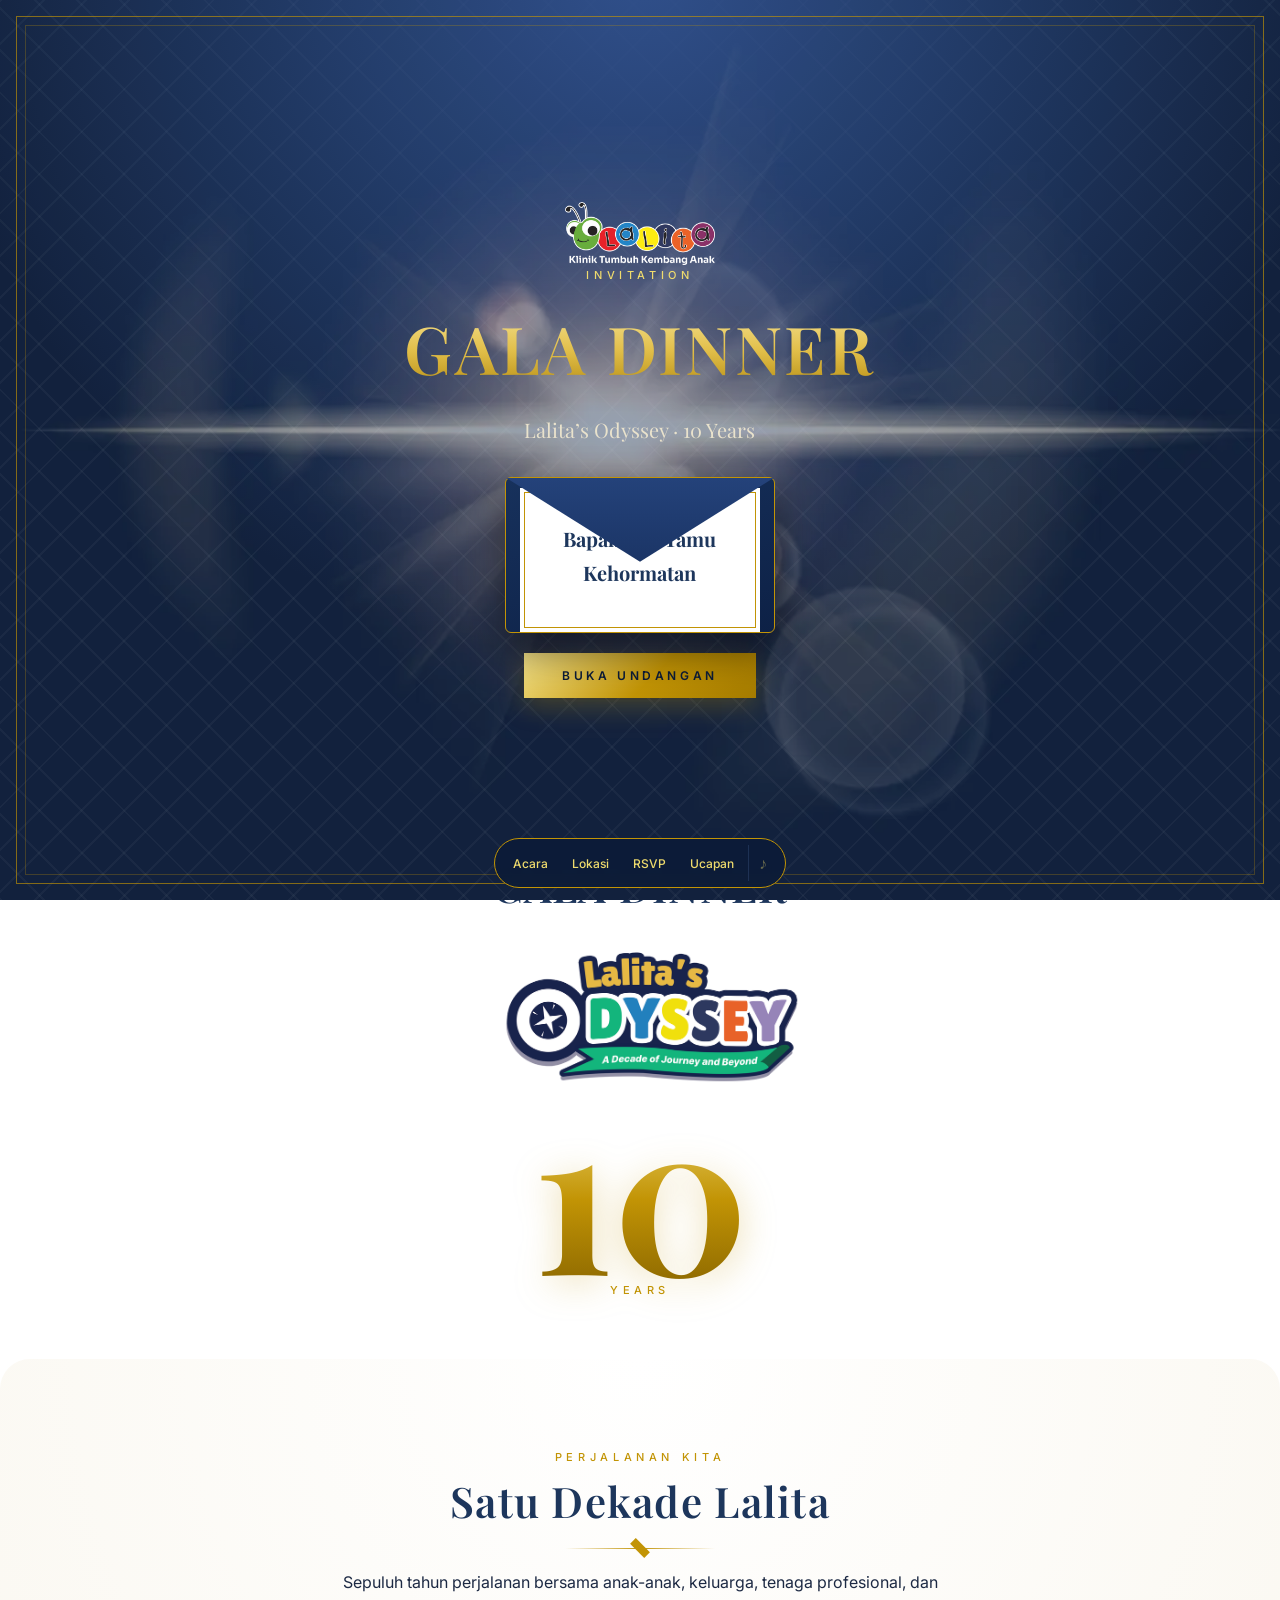
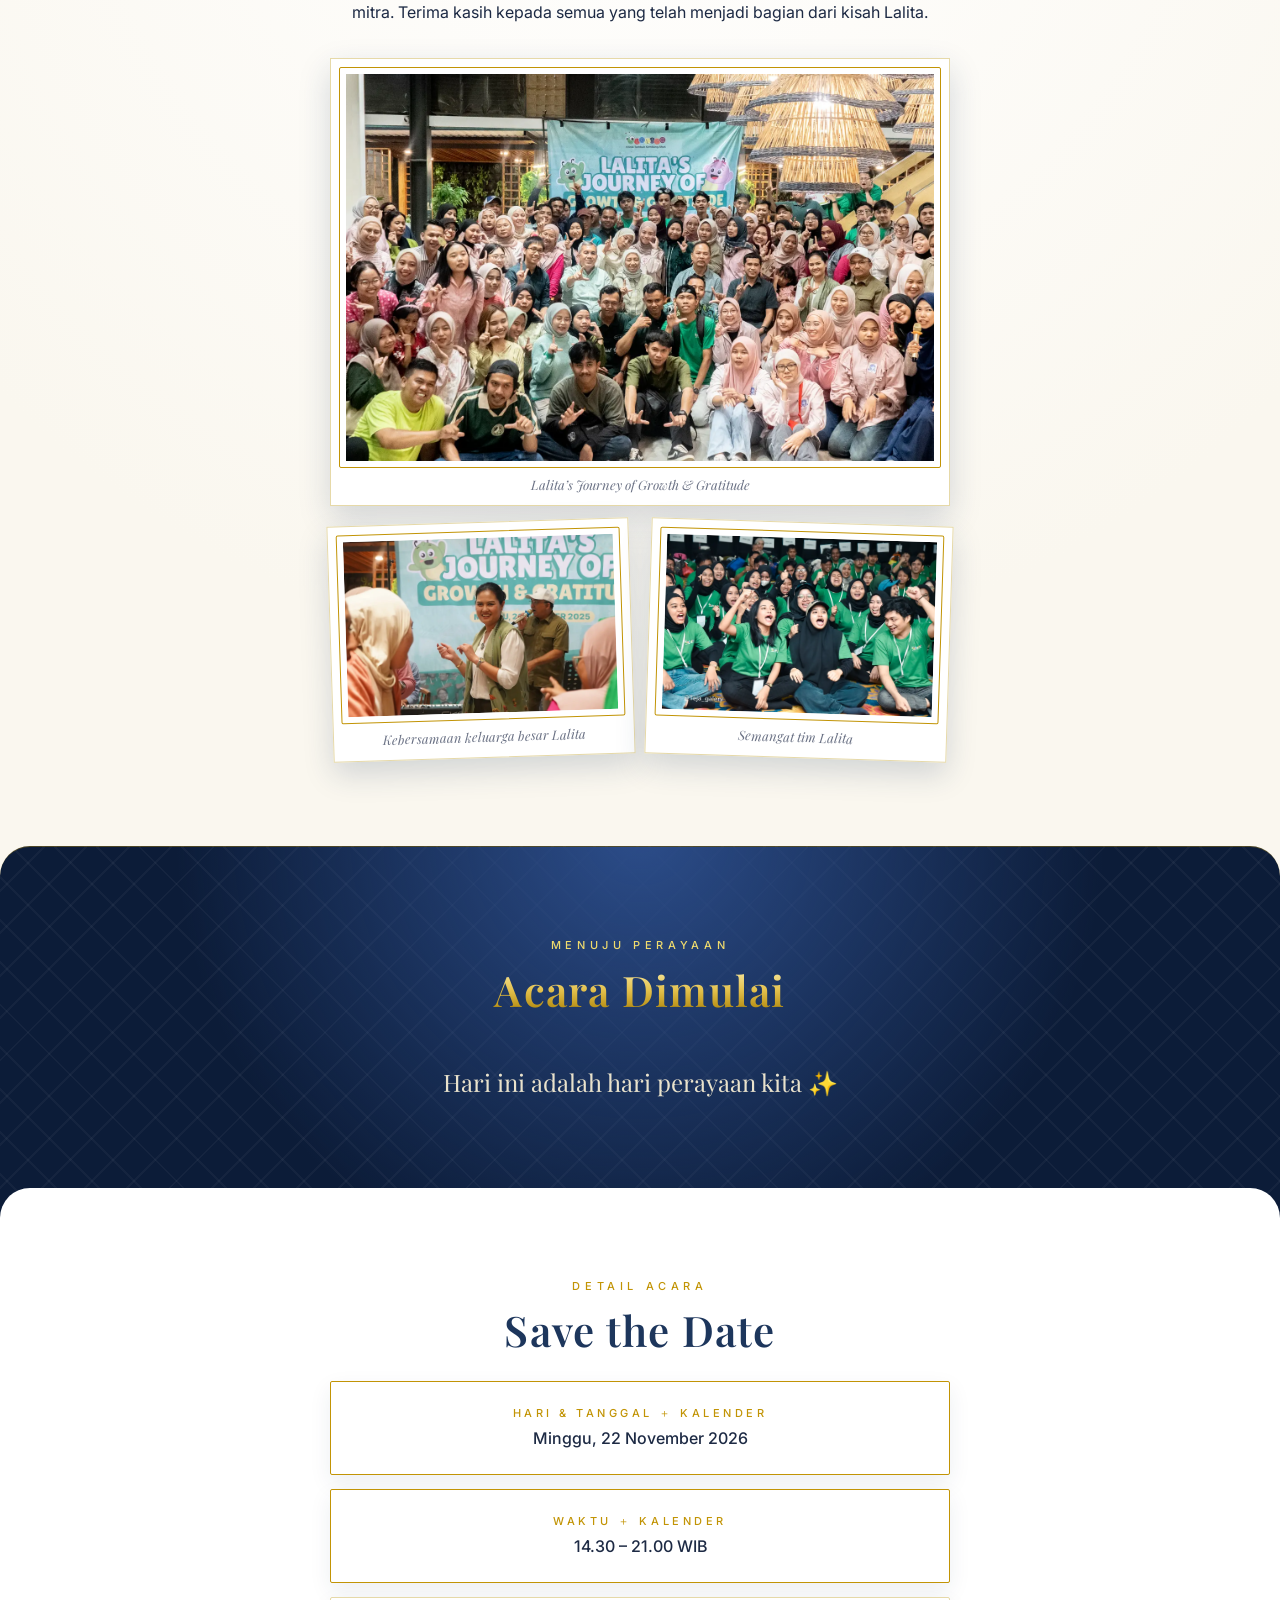
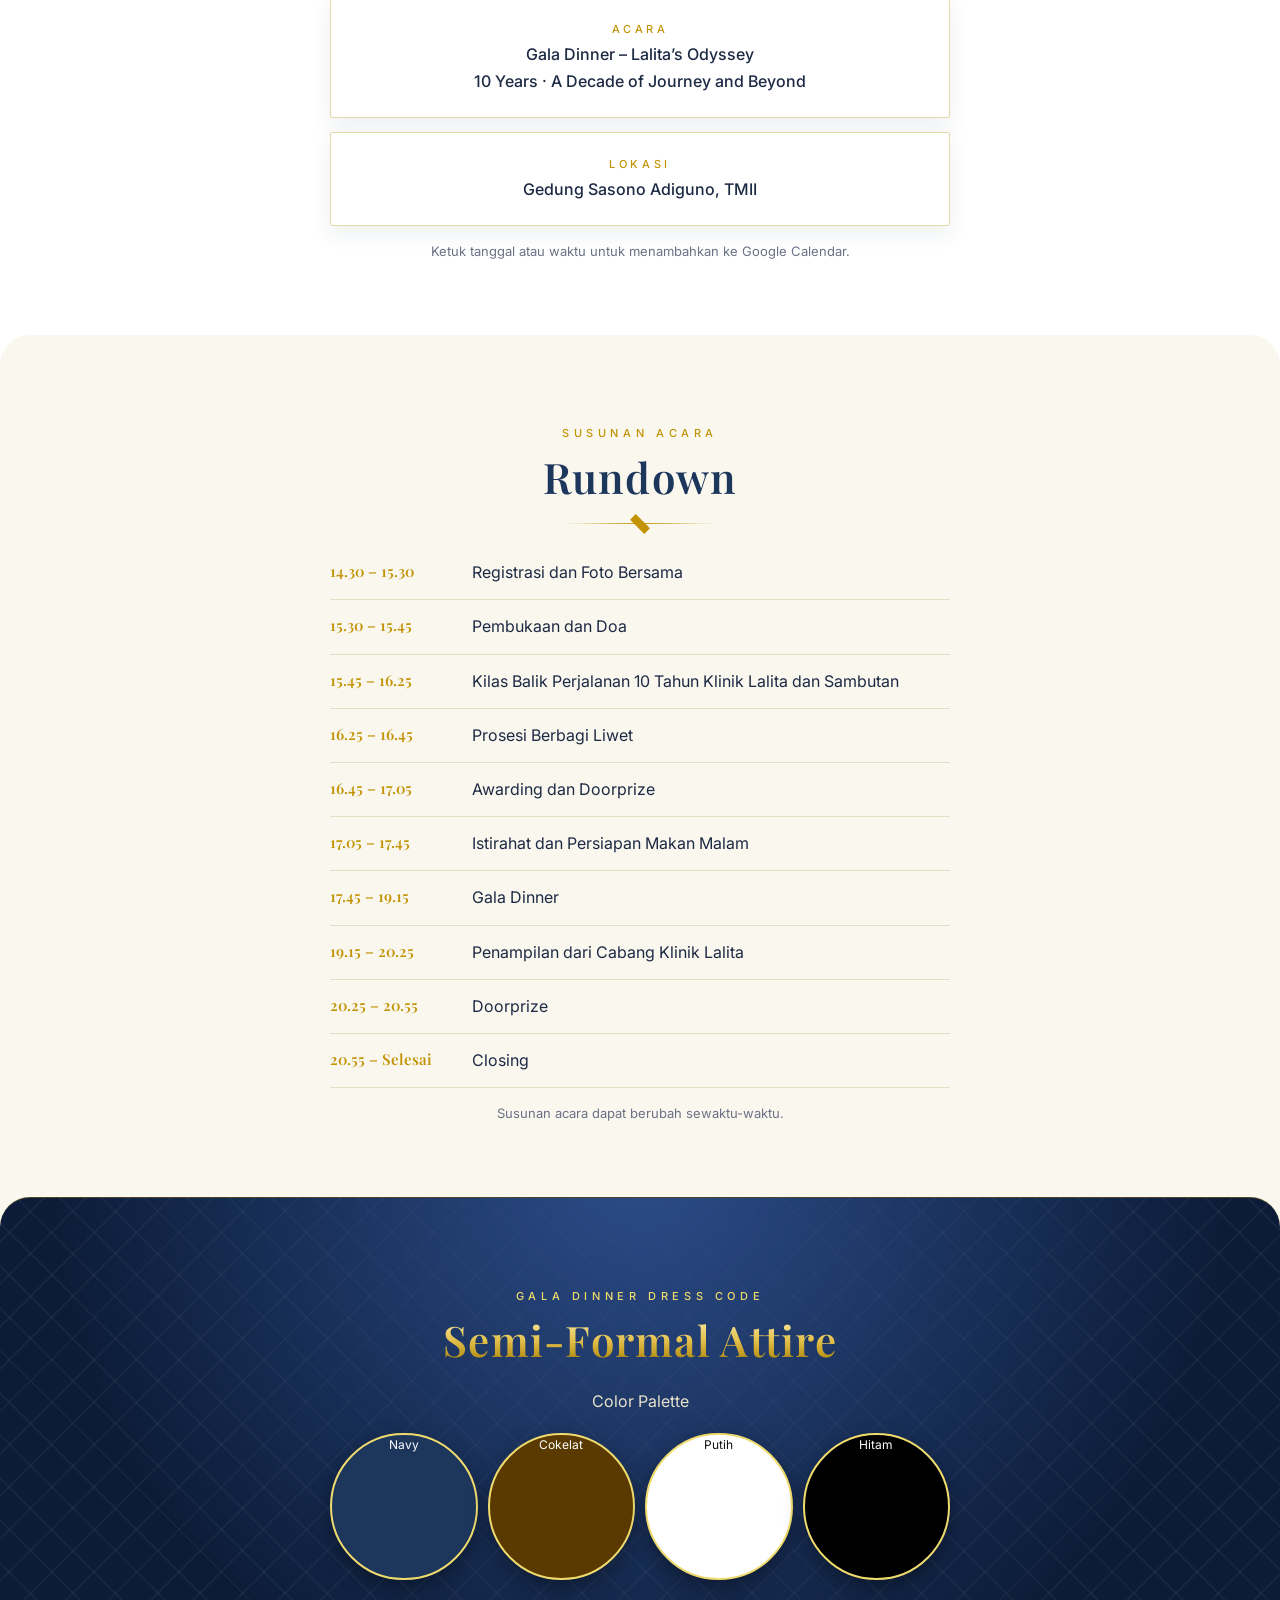
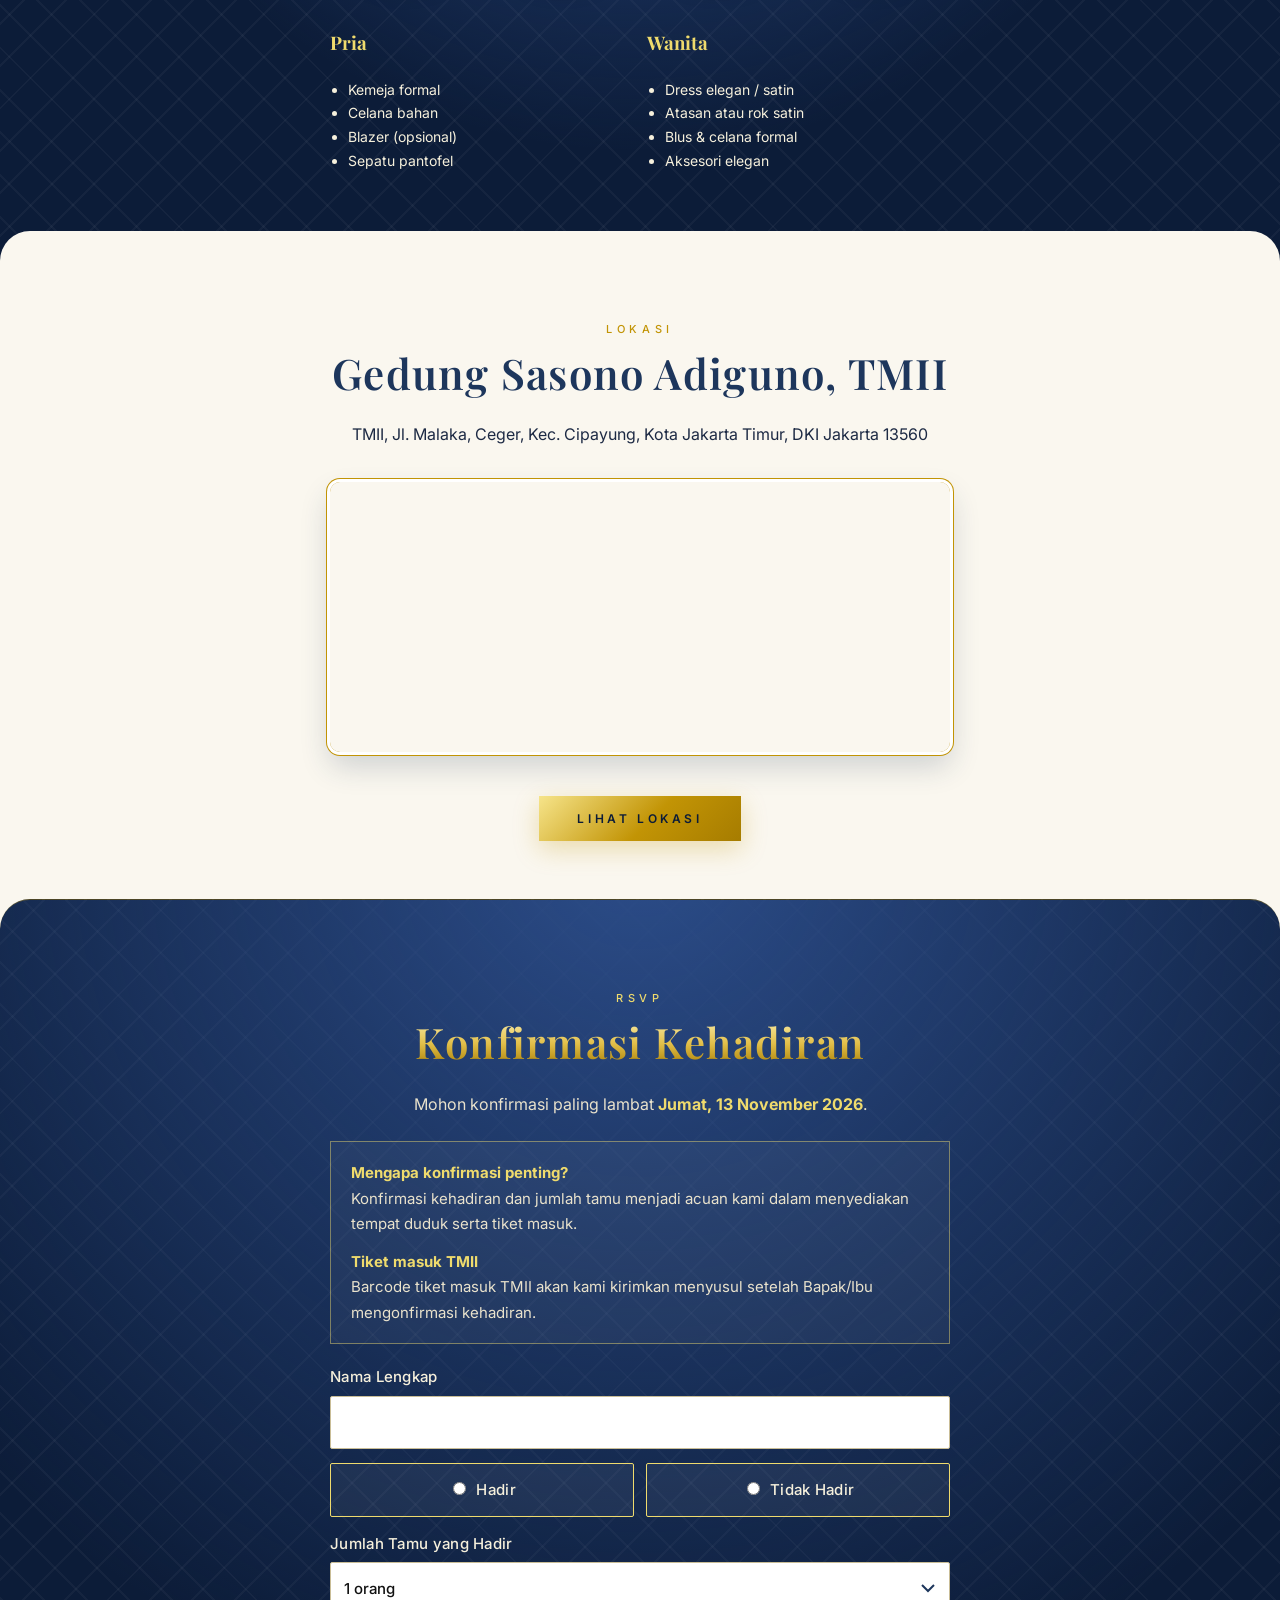
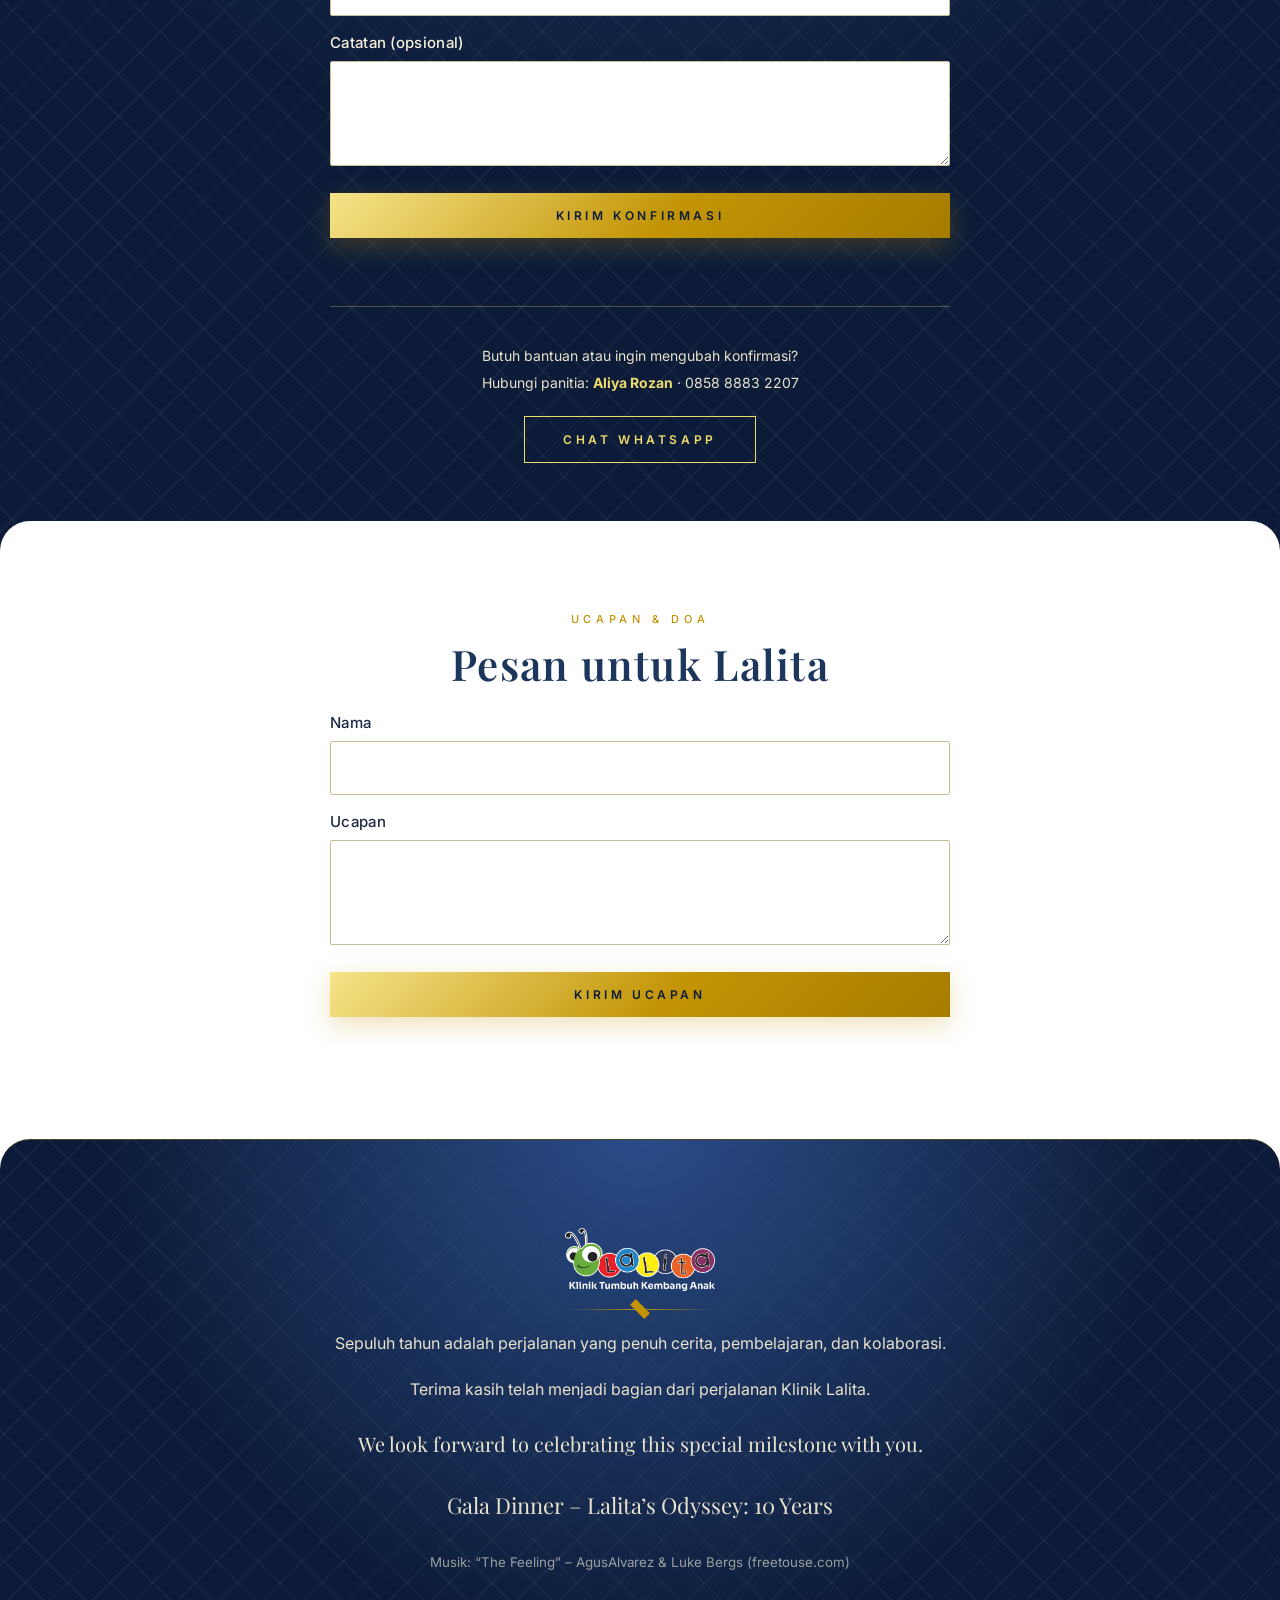
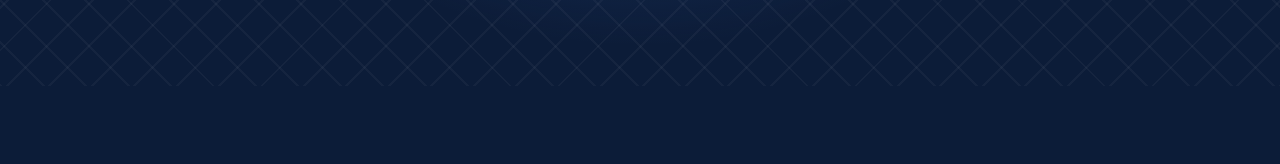
==== index.html @ a441dd71 "Add files via upload" ====
<!DOCTYPE html>
<html lang="id"><head>
<meta charset="utf-8"><meta name="viewport" content="width=device-width,initial-scale=1,viewport-fit=cover">
<title>Gala Dinner – Lalita’s Odyssey · 10 Years</title>
<meta name="robots" content="noindex"><meta name="theme-color" content="#0c1c38">
<link href="https://fonts.googleapis.com/css2?family=Inter:wght@400;500;600&family=Playfair+Display:wght@500;600;700&display=swap" rel="stylesheet">
<meta property="og:type" content="website">
<meta property="og:title" content="Gala Dinner – Lalita’s Odyssey · 10 Years">
<meta property="og:description" content="Dengan hormat, kami mengundang Bapak/Ibu pada Gala Dinner Lalita’s Odyssey. Minggu, 22 November 2026, Gedung Sasono Adiguno, TMII.">
<meta property="og:image" content="https://kliniklalita.github.io/UndanganGalaDinner-Lalita/preview.jpg">
<meta property="og:image:width" content="1200"><meta property="og:image:height" content="630">
<meta property="og:url" content="https://kliniklalita.github.io/UndanganGalaDinner-Lalita/">
<link rel="stylesheet" href="style.css">
<link rel="stylesheet" href="elegan.css">
</head><body class="lock">
<div id="cover" class="dk">
  <img class="fl" src="flare.webp" alt="">
  <div class="cw">
    <img src="logo-lalita.png" width="150" alt="Klinik Lalita">
    <p class="eb gl">Invitation</p>
    <h1 class="sf">GALA DINNER</h1>
    <p class="sf" style="font-size:20px;margin:0">Lalita’s Odyssey · 10 Years</p>
    <div id="env"><i class="flap"></i><div class="card"><small>Kepada Yth.</small><b class="gname sf"></b></div></div>
    <button class="btn" id="open">Buka Undangan</button>
  </div>
</div>

<section class="dk"><div class="w rv">
  <p class="eb gl">Kepada Yth.</p><h2 class="gname sf"></h2><div class="rule"></div>
  <p>Dengan hormat,</p>
  <p>Dalam rangka merayakan perjalanan satu dekade Klinik Lalita, kami dengan penuh sukacita mengundang Bapak/Ibu untuk hadir dalam acara:</p>
  <p class="sf gl" style="font-size:24px">Gala Dinner – Lalita’s Odyssey: 10 Years<br><small style="font-size:16px">A Decade of Journey and Beyond</small></p>
  <p>Kehadiran Bapak/Ibu akan menjadi kehormatan dan kebahagiaan tersendiri bagi kami. Kami menantikan kehadiran Bapak/Ibu untuk merayakan perjalanan, kolaborasi, dan berbagai pencapaian yang telah kita lalui bersama.</p>
  <p>Kami mengharapkan seluruh tamu undangan dapat hadir tepat waktu sesuai jadwal yang telah ditentukan agar seluruh rangkaian acara dapat berjalan dengan lancar.</p>
  <p>Atas perhatian dan kesediaannya, kami ucapkan terima kasih.</p>
</div></section>

<section id="intro" style="background:#fff"><div class="w rv">
  <p class="eb">Invitation</p><h2 class="sf navy">GALA DINNER</h2>
  <img src="logo-odyssey.png" width="320" alt="Lalita’s Odyssey – A Decade of Journey and Beyond">
  <div class="ten sf">10</div><p class="eb" style="margin-top:-14px">Years</p>
</div></section>

<section id="journey"><div class="w rv">
  <p class="eb">Perjalanan Kita</p><h2 class="sf navy">Satu Dekade Lalita</h2><div class="rule"></div>
  <p data-c="journeyText"></p><div id="gal"></div>
</div></section>

<section class="dk" id="cd"><div class="w rv">
  <p class="eb gl">Menuju Perayaan</p><h2 class="sf" id="cdt">Hitung Mundur</h2><div class="cds" id="cds"></div>
</div></section>

<section id="detail" style="background:#fff"><div class="w rv">
  <p class="eb">Detail Acara</p><h2 class="sf navy">Save the Date</h2>
  <div class="grid">
    <a class="it" id="cal" target="_blank" rel="noopener"><i>Hari &amp; Tanggal ＋ Kalender</i><span data-c="dateText"></span></a>
    <a class="it" id="cal2" target="_blank" rel="noopener"><i>Waktu ＋ Kalender</i><span data-c="timeText"></span></a>
    <div class="it"><i>Acara</i>Gala Dinner – Lalita’s Odyssey<br>10 Years · A Decade of Journey and Beyond</div>
    <div class="it"><i>Lokasi</i><span data-c="venue"></span></div>
  </div><p style="font-size:13px;color:#6b7285">Ketuk tanggal atau waktu untuk menambahkan ke Google Calendar.</p>
</div></section>

<section id="rundown"><div class="w rv">
  <p class="eb">Susunan Acara</p><h2 class="sf navy">Rundown</h2><div class="rule"></div>
  <ul class="tl">
    <li><b>14.30 – 15.30</b><span>Registrasi dan Foto Bersama</span></li>
    <li><b>15.30 – 15.45</b><span>Pembukaan dan Doa</span></li>
    <li><b>15.45 – 16.25</b><span>Kilas Balik Perjalanan 10 Tahun Klinik Lalita dan Sambutan</span></li>
    <li><b>16.25 – 16.45</b><span>Prosesi Berbagi Liwet</span></li>
    <li><b>16.45 – 17.05</b><span>Awarding dan Doorprize</span></li>
    <li><b>17.05 – 17.45</b><span>Istirahat dan Persiapan Makan Malam</span></li>
    <li><b>17.45 – 19.15</b><span>Gala Dinner</span></li>
    <li><b>19.15 – 20.25</b><span>Penampilan dari Cabang Klinik Lalita</span></li>
    <li><b>20.25 – 20.55</b><span>Doorprize</span></li>
    <li><b>20.55 – Selesai</b><span>Closing</span></li>
  </ul>
  <p style="font-size:13px;color:#6b7285">Susunan acara dapat berubah sewaktu-waktu.</p>
</div></section>

<section class="dk" id="dress"><div class="w rv">
  <p class="eb gl">Gala Dinner Dress Code</p><h2 class="sf" data-c="dressCode"></h2>
  <p>Color Palette</p><div class="sw" id="sw"></div>
  <div class="two"><div><h3 class="sf gl">Pria</h3><ul id="men"></ul></div><div><h3 class="sf gl">Wanita</h3><ul id="women"></ul></div></div>
</div></section>

<section id="venue"><div class="w rv">
  <p class="eb">Lokasi</p><h2 class="sf navy" data-c="venue"></h2><p data-c="address"></p>
  <iframe id="map" title="Peta lokasi" loading="lazy" referrerpolicy="no-referrer-when-downgrade"></iframe>
  <a class="btn" id="maps" target="_blank" rel="noopener">Lihat Lokasi</a>
</div></section>

<section class="dk" id="rsvpS"><div class="w rv">
  <p class="eb gl">RSVP</p><h2 class="sf">Konfirmasi Kehadiran</h2>
  <p>Mohon konfirmasi paling lambat <b class="gl" data-c="rsvpDeadline"></b>.</p>
  <div class="note"><p><b class="gl">Mengapa konfirmasi penting?</b><br>Konfirmasi kehadiran dan jumlah tamu menjadi acuan kami dalam menyediakan tempat duduk serta tiket masuk.</p>
  <p><b class="gl">Tiket masuk TMII</b><br>Barcode tiket masuk TMII akan kami kirimkan menyusul setelah Bapak/Ibu mengonfirmasi kehadiran.</p></div>
  <form id="rsvp" novalidate>
    <input name="website" tabindex="-1" autocomplete="off" class="hp" aria-hidden="true">
    <label>Nama Lengkap<input id="rn" name="name" maxlength="80" required></label>
    <div class="rad"><label><input type="radio" name="att" value="Hadir"> Hadir</label><label><input type="radio" name="att" value="Tidak Hadir"> Tidak Hadir</label></div>
    <label id="nw">Jumlah Tamu yang Hadir<select name="n"></select></label>
    <label>Catatan (opsional)<textarea name="notes" maxlength="300" rows="3"></textarea></label>
    <button class="btn" type="submit">Kirim Konfirmasi</button><p id="rm" role="status"></p>
  </form>
  <div class="help"><p>Butuh bantuan atau ingin mengubah konfirmasi?<br>Hubungi panitia: <b class="gl">Aliya Rozan</b> · 0858 8883 2207</p>
  <a class="btn ghost" href="https://wa.me/6285888832207?text=Halo%20Kak%20Aliya%2C%20saya%20ingin%20bertanya%20tentang%20undangan%20Gala%20Dinner%20Lalita." target="_blank" rel="noopener">Chat WhatsApp</a></div>
</div></section>

<section id="wish" style="background:#fff"><div class="w rv">
  <p class="eb">Ucapan &amp; Doa</p><h2 class="sf navy">Pesan untuk Lalita</h2>
  <form id="mf" novalidate><input name="website" tabindex="-1" autocomplete="off" class="hp" aria-hidden="true">
    <label>Nama<input id="mn" name="name" maxlength="80"></label>
    <label>Ucapan<textarea name="msg" maxlength="400" rows="3"></textarea></label>
    <button class="btn" type="submit">Kirim Ucapan</button><p id="mm" role="status"></p></form>
  <div id="msgs"></div>
</div></section>

<section class="dk" id="end"><div class="w rv">
  <img src="logo-lalita.png" width="150" alt="Klinik Lalita"><div class="rule"></div>
  <p>Sepuluh tahun adalah perjalanan yang penuh cerita, pembelajaran, dan kolaborasi.</p>
  <p>Terima kasih telah menjadi bagian dari perjalanan Klinik Lalita.</p>
  <p class="sf gl" style="font-size:20px">We look forward to celebrating this special milestone with you.</p>
  <p class="sf" style="font-size:22px">Gala Dinner – Lalita’s Odyssey: 10 Years</p>
  <small id="cr" style="opacity:.6"></small>
</div></section>

<nav id="nav"><a href="#detail">Acara</a><a href="#venue">Lokasi</a><a href="#rsvpS">RSVP</a><a href="#wish">Ucapan</a><button id="mus" aria-label="Musik">♪</button></nav>
<audio id="au" loop preload="none" src="music.mp3"></audio>
<script src="config.js"></script><script src="app.js"></script>
</body></html>
---- style.css ----
:root{--navy:#1d365c;--deep:#0c1c38;--gold:#c29405;--gl:#efdb6d;--ink:#1d2a44;--ivory:#faf7ef}
*{box-sizing:border-box}html{scroll-behavior:smooth}
body{margin:0;font:400 16px/1.7 Inter,system-ui,sans-serif;color:var(--ink);background:var(--deep);text-align:center;padding-bottom:78px;-webkit-text-size-adjust:100%;overflow-x:hidden}
body.lock{overflow:hidden}
h1,h2,h3,.sf{font-family:"Playfair Display",Georgia,serif}
img{max-width:100%;display:block;margin:auto}
section{position:relative;padding:84px 22px 78px;overflow:hidden;background:var(--ivory)}
section+section{margin-top:-30px;border-radius:30px 30px 0 0}
#journey{background:radial-gradient(circle at 50% 0,#fff,var(--ivory) 70%)}
#detail,#wish{background:#fff}
.w{position:relative;z-index:2;max-width:620px;margin:auto}
.dk,#cover{color:#f6f0dc;background:radial-gradient(circle at 50% -5%,#2c4d8a,transparent 62%),repeating-linear-gradient(135deg,rgba(255,255,255,.035) 0 2px,transparent 2px 30px),repeating-linear-gradient(45deg,rgba(255,255,255,.035) 0 2px,transparent 2px 30px),var(--deep)}
section.dk{background-color:var(--deep)}
.gl{color:var(--gl)}.navy{color:var(--navy)}
h2{font-size:clamp(28px,7vw,40px);margin:.2em 0 .5em;font-weight:600}
.eb{letter-spacing:.32em;text-transform:uppercase;font-size:12px;color:var(--gold);margin:0}
.dk .eb,#cover .eb{color:var(--gl)}
.rule{height:1px;width:110px;margin:18px auto;background:linear-gradient(90deg,transparent,var(--gold),transparent);position:relative}
.rule:after{content:"◆";position:absolute;left:50%;top:50%;transform:translate(-50%,-52%);font-size:9px;color:var(--gold);background:inherit;padding:0 6px}
.rv{opacity:0;transform:translateY(26px);transition:opacity .9s,transform .9s}.rv.in{opacity:1;transform:none}
.btn{display:inline-block;margin-top:20px;padding:15px 38px;background:linear-gradient(135deg,#f6e48a,var(--gold) 55%,#a67c00);color:#0c1c38;border:0;border-radius:40px;font:600 13px Inter,sans-serif;letter-spacing:.16em;text-transform:uppercase;text-decoration:none;cursor:pointer;box-shadow:0 8px 24px rgba(194,148,5,.35)}
.btn:disabled{opacity:.5}
.ten{font:700 clamp(130px,42vw,210px)/1 "Playfair Display",serif;background:linear-gradient(180deg,#f6e48a,var(--gold) 55%,#8a6600);-webkit-background-clip:text;background-clip:text;color:transparent;filter:drop-shadow(0 6px 18px rgba(194,148,5,.3))}
.yrs{margin-top:-18px!important;font-size:15px!important;letter-spacing:.5em!important}
/* ribbons + confetti */
.rib{position:absolute;width:min(78vw,380px);height:130px;z-index:1;pointer-events:none;filter:drop-shadow(0 8px 10px rgba(0,0,0,.35))}
.r1{top:-6px;right:-70px;transform:rotate(8deg)}.r2{bottom:8px;left:-80px;transform:rotate(-168deg)}
.r3{top:-22px;right:-60px;width:220px;height:90px;transform:rotate(10deg)}
.cf{position:fixed;inset:0;z-index:70;pointer-events:none;overflow:hidden}
.cf i{position:absolute;top:-20px;border-radius:2px;opacity:.85;animation:fall linear infinite}
@keyframes fall{to{transform:translateY(112vh) rotate(540deg) translateX(30px)}}
/* cover */
#cover{position:fixed;inset:0;z-index:50;display:flex;align-items:center;justify-content:center;transition:opacity 1s,visibility 1s;overflow:hidden}
#cover.gone{opacity:0;visibility:hidden}
.fl{position:absolute;inset:0;width:100%;height:100%;object-fit:cover;mix-blend-mode:screen;opacity:.55;animation:fl 8s ease-in-out infinite alternate}
@keyframes fl{to{transform:scale(1.12);opacity:.85}}
.cw{position:relative;z-index:2;padding:20px}.cw h1{font-size:clamp(42px,12vw,66px);margin:.1em 0;letter-spacing:.04em;background:linear-gradient(180deg,#fff,#f6e48a);-webkit-background-clip:text;background-clip:text;color:transparent}
#env{position:relative;width:270px;height:156px;margin:28px auto 0;background:linear-gradient(160deg,#17315c,#0d2146);border:1px solid var(--gold);border-radius:6px;perspective:600px;box-shadow:0 18px 40px rgba(0,0,0,.5)}
#env .card{position:absolute;left:14px;right:14px;top:10px;bottom:0;background:#fff;color:var(--navy);padding:14px 8px;transition:transform 1s .5s;z-index:1;outline:1px solid var(--gold);outline-offset:-5px}
#env .card small{display:block;color:#6b7285;font-size:12px}#env .card b{font-size:20px}
#env .flap{position:absolute;inset:0 0 auto;height:84px;background:linear-gradient(180deg,#24427a,#1b3566);clip-path:polygon(0 0,100% 0,50% 100%);transform-origin:top;transition:transform .7s;z-index:2}
#env.open .flap{transform:rotateX(180deg);z-index:0}#env.open .card{transform:translateY(-48px)}
/* hero + letter */
.hero{min-height:100svh;display:flex;align-items:center;padding-top:60px}
.big{font-size:clamp(44px,13vw,72px);margin:.1em 0 .2em;letter-spacing:.04em;background:linear-gradient(180deg,#fff,#f6e48a);-webkit-background-clip:text;background-clip:text;color:transparent}
.pillname{display:inline-block;padding:12px 30px;border:1px solid var(--gl);border-radius:50px;background:rgba(255,255,255,.07);backdrop-filter:blur(6px)}
.pillname small{display:block;font-size:12px;opacity:.75}.pillname b{font-size:24px}
.hd{margin:20px 0 0;font-size:15px;letter-spacing:.04em}
.scroll{font-size:30px;color:var(--gl);animation:bob 1.8s ease-in-out infinite;margin-top:14px}@keyframes bob{50%{transform:translateY(8px)}}
.letter{padding-top:70px}
.paper{position:relative;overflow:hidden;background:#fff;color:var(--ink);padding:40px 26px;border-radius:6px;outline:1px solid var(--gold);outline-offset:-10px;box-shadow:0 24px 60px rgba(0,0,0,.45)}
.paper h2{color:var(--navy)}.paper .eb{color:var(--gold)}
.paper>*:not(.rib){position:relative;z-index:2}
.ev{font-size:23px;color:var(--navy);line-height:1.35}.ev small{display:block;font-size:15px;font-style:italic;color:var(--gold);margin-top:4px}
/* journey */
#gal{display:grid;grid-template-columns:1fr 1fr;gap:16px;margin:30px 0}
#gal figure{margin:0;padding:8px 8px 4px;background:#fff;border:1px solid #e6d9a8;box-shadow:0 12px 30px rgba(29,54,92,.18)}
#gal figure:first-child{grid-column:1/-1}#gal figure:nth-child(2){transform:rotate(-1.8deg)}#gal figure:nth-child(3){transform:rotate(1.8deg)}
#gal img{width:100%;aspect-ratio:3/2;object-fit:cover}#gal figcaption{font:italic 13px "Playfair Display",serif;color:#6b7285;padding:8px 2px}
.pl{display:grid;grid-template-columns:repeat(3,1fr);gap:10px;font-size:12px;line-height:1.4}
.pl div{padding:16px 8px;border-top:2px solid var(--gold);background:#fff;box-shadow:0 6px 18px rgba(29,54,92,.08)}.pl b{display:block;font-size:18px;color:var(--navy);margin-bottom:4px}
/* countdown */
.cds{display:flex;gap:10px;justify-content:center;margin-top:10px}
.cds div{flex:1;max-width:100px;padding:16px 4px;border:1px solid var(--gold);border-radius:12px;background:linear-gradient(180deg,rgba(255,255,255,.1),rgba(255,255,255,.02));box-shadow:0 0 24px rgba(239,219,109,.12)}
.cds b{display:block;font:600 34px "Playfair Display",serif;color:var(--gl)}.cds span{font-size:11px;letter-spacing:.16em;text-transform:uppercase}
/* details */
.grid{display:grid;gap:14px;margin:26px 0 10px}
.it{display:block;padding:22px 18px;border:1px solid #e6d9a8;border-radius:10px;background:linear-gradient(180deg,#fff,var(--ivory));color:var(--ink);text-decoration:none;box-shadow:0 8px 22px rgba(29,54,92,.08)}
.it svg{width:30px;height:30px;stroke:var(--gold);fill:none;stroke-width:1.6;stroke-linecap:round;stroke-linejoin:round;margin:0 auto 6px}
.it i{display:block;font-style:normal;font-size:11px;letter-spacing:.22em;text-transform:uppercase;color:var(--gold);margin-bottom:2px}
.it span,.it{font-weight:500}a.it{border-color:var(--gold)}.note{font-size:13px;color:#6b7285}
/* dress */
.sw{display:grid;grid-template-columns:repeat(4,1fr);gap:10px;margin:16px 0 28px}
.sw div{height:auto!important;aspect-ratio:1;border-radius:50%!important;border:2px solid var(--gl)!important;font-size:12px;box-shadow:0 8px 20px rgba(0,0,0,.35)}
.two{display:grid;grid-template-columns:1fr 1fr;gap:14px;text-align:left}
.glass{background:rgba(255,255,255,.06);border:1px solid rgba(239,219,109,.45);border-radius:12px;padding:18px;backdrop-filter:blur(6px)}
.glass h3{color:var(--gl);margin:0 0 6px;font-size:20px}.two ul{padding-left:18px;margin:0;font-size:14px}
/* venue + forms */
iframe{width:100%;height:270px;border:0;border-radius:10px;margin:16px 0;box-shadow:0 0 0 3px #fff,0 0 0 4px var(--gold),0 14px 30px rgba(29,54,92,.2)}
form{text-align:left;margin-top:20px}form.glass{padding:22px}
label{display:block;font-size:13px;margin-top:14px;letter-spacing:.04em}
input:not([type=radio]),textarea,select{width:100%;margin-top:6px;padding:13px;border:1px solid #c9bd96;border-radius:8px;font:inherit;background:#fff;color:#111}
input[readonly]{background:#eef0f5}
.rad{display:flex;gap:12px;margin-top:14px}.rad label{flex:1;margin:0;padding:13px;border:1px solid var(--gl);border-radius:8px;text-align:center;cursor:pointer;background:rgba(255,255,255,.05)}
.rad input{width:auto;margin-right:6px;accent-color:#c29405}.hp{position:absolute;left:-9999px}
form .btn{width:100%}#rm,#mm{min-height:24px;text-align:center;font-size:14px}
#wish form label{color:var(--ink)}
#msgs{margin-top:26px;text-align:left}.m{padding:14px 16px;border-left:3px solid var(--gold);background:var(--ivory);margin-bottom:12px;border-radius:0 8px 8px 0}.m b{font-family:"Playfair Display",serif;color:var(--navy)}.m p{margin:4px 0 0;font-size:15px}
#end{padding-bottom:110px}
#nav{position:fixed;left:50%;transform:translateX(-50%);bottom:max(12px,env(safe-area-inset-bottom));z-index:80;display:flex;gap:4px;align-items:center;padding:6px 8px;background:rgba(12,28,56,.92);border:1px solid var(--gold);border-radius:30px;backdrop-filter:blur(8px)}
#nav a,#nav button{color:var(--gl);text-decoration:none;font:500 12px Inter,sans-serif;padding:8px 10px;background:none;border:0;cursor:pointer}
#nav button{font-size:16px;border-left:1px solid #3a537f}#nav button.off{opacity:.4}
@media(prefers-reduced-motion:reduce){*{animation:none!important;transition:none!important}.rv{opacity:1;transform:none}.cf{display:none}}
---- elegan.css ----
/* ===== Lapisan tampilan elegan (dimuat setelah style.css) ===== */
:root{--serif:"Playfair Display",Georgia,serif}

/* Tipografi (tetap Playfair agar senada dengan poster resmi) */
h1,h2,h3,.sf{font-family:var(--serif)}
h1{font-weight:600;letter-spacing:.06em}
h2{font-size:clamp(28px,7vw,42px);font-weight:600;letter-spacing:.03em;line-height:1.2}
.eb{font-size:11px;font-weight:500;letter-spacing:.42em}
p{line-height:1.9}
.dk p{color:#e9e2cc}
section{padding:88px 24px}

/* Judul emas (gold foil) pada bagian gelap */
#cover h1,.dk h2{background:linear-gradient(180deg,#fbefb0 0%,#e2bf4a 52%,#a67c00 100%);-webkit-background-clip:text;background-clip:text;color:transparent}

/* Bingkai emas ganda di cover */
#cover::before{content:"";position:absolute;inset:16px;border:1px solid rgba(194,148,5,.65);pointer-events:none;z-index:2}
#cover::after{content:"";position:absolute;inset:25px;border:1px solid rgba(194,148,5,.28);pointer-events:none;z-index:2}

/* Garis hias dengan berlian di tengah */
.rule{width:150px;position:relative;overflow:visible}
.rule::after{content:"";position:absolute;left:50%;top:50%;width:8px;height:8px;background:var(--gold);transform:translate(-50%,-50%) rotate(45deg)}

/* Garis tipis pemisah bagian gelap */
section.dk{border-top:1px solid rgba(194,148,5,.35)}

/* Tombol dan kartu lebih tegas dan ramping */
.btn{border-radius:0;font-size:12px;letter-spacing:.3em;padding:15px 38px;box-shadow:0 8px 26px rgba(194,148,5,.28)}
.btn.ghost{background:none;border:1px solid var(--gl);color:var(--gl);box-shadow:none;margin-top:6px}
.it{border-radius:2px;padding:22px 18px;background:#fff}
.it i{letter-spacing:.32em}
a.it{border-color:var(--gold)}
.cds div{border-radius:2px;border-color:rgba(194,148,5,.7);background:rgba(255,255,255,.04)}
.cds b{font:600 32px/1.1 var(--serif)}
#gal img{border-radius:2px;border:1px solid var(--gold);padding:6px;background:#fff}
.m{background:#fff;border-left-width:2px}
.m b{font-family:var(--serif);font-size:17px}

/* Gerak masuk lebih halus */
.rv{transform:translateY(16px);transition:opacity 1.2s ease,transform 1.2s ease}

/* Form RSVP */
label{font-size:15px;font-weight:500;letter-spacing:.02em}
input:not([type=radio]),textarea,select{border-radius:2px}
select{-webkit-appearance:none;appearance:none;padding-right:40px;background:#fff url("data:image/svg+xml,%3Csvg xmlns='http://www.w3.org/2000/svg' width='14' height='9' viewBox='0 0 14 9'%3E%3Cpath d='M1 1l6 6 6-6' fill='none' stroke='%231d365c' stroke-width='2'/%3E%3C/svg%3E") no-repeat right 14px center}
.rad label{border-radius:2px}
.rad label:has(input:checked){background:rgba(239,219,109,.2);border:2px solid var(--gl);font-weight:600}
.help{margin-top:30px;padding-top:22px;border-top:1px solid rgba(239,219,109,.3);font-size:14px}

/* Rundown */
.tl{list-style:none;margin:22px 0 0;padding:0;text-align:left}
.tl li{display:grid;grid-template-columns:128px 1fr;gap:14px;padding:13px 0;border-bottom:1px solid #e3dcc6}
.tl b{font:600 15px/1.7 var(--serif);color:var(--gold)}

/* Catatan konfirmasi (acuan kursi dan tiket) */
.note{margin:22px 0 6px;padding:18px 20px;border:1px solid rgba(239,219,109,.45);background:rgba(255,255,255,.04);text-align:left;font-size:15px}
.note p{margin:0 0 12px;line-height:1.7}.note p:last-child{margin:0}
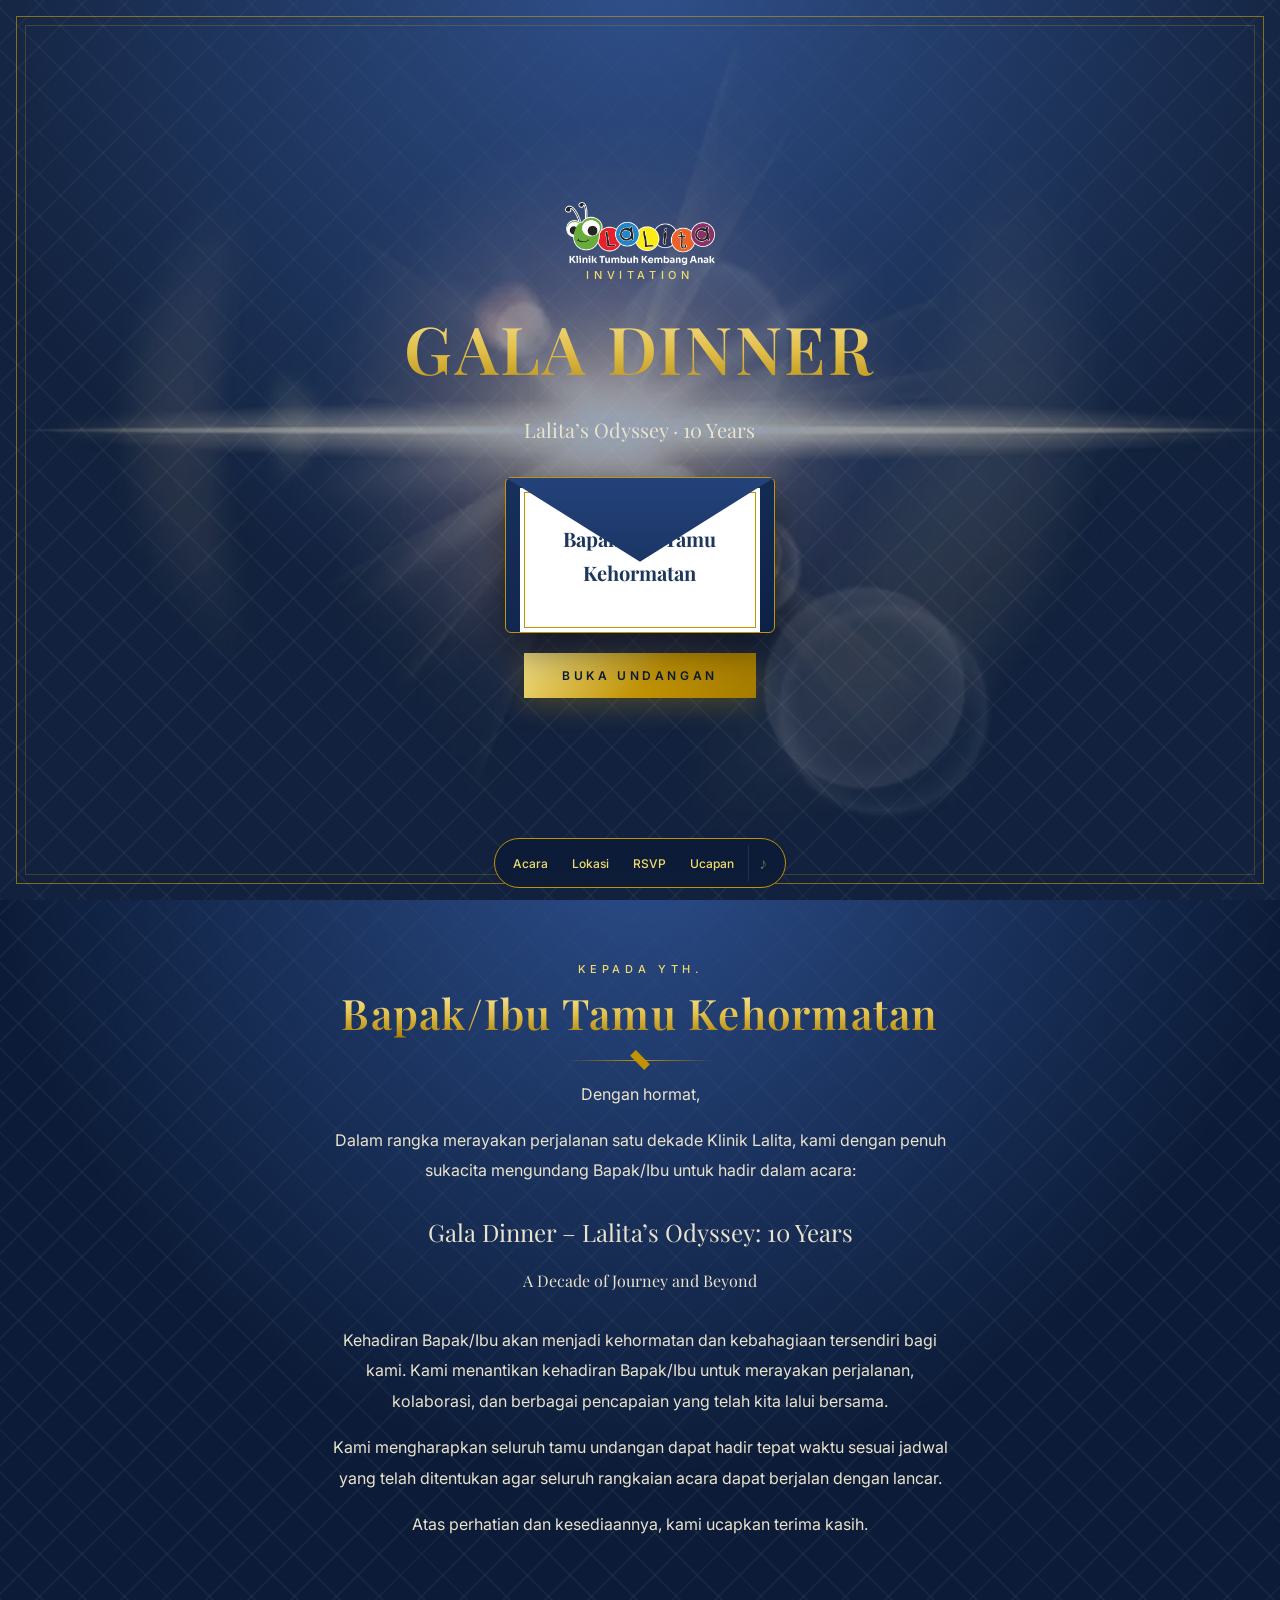
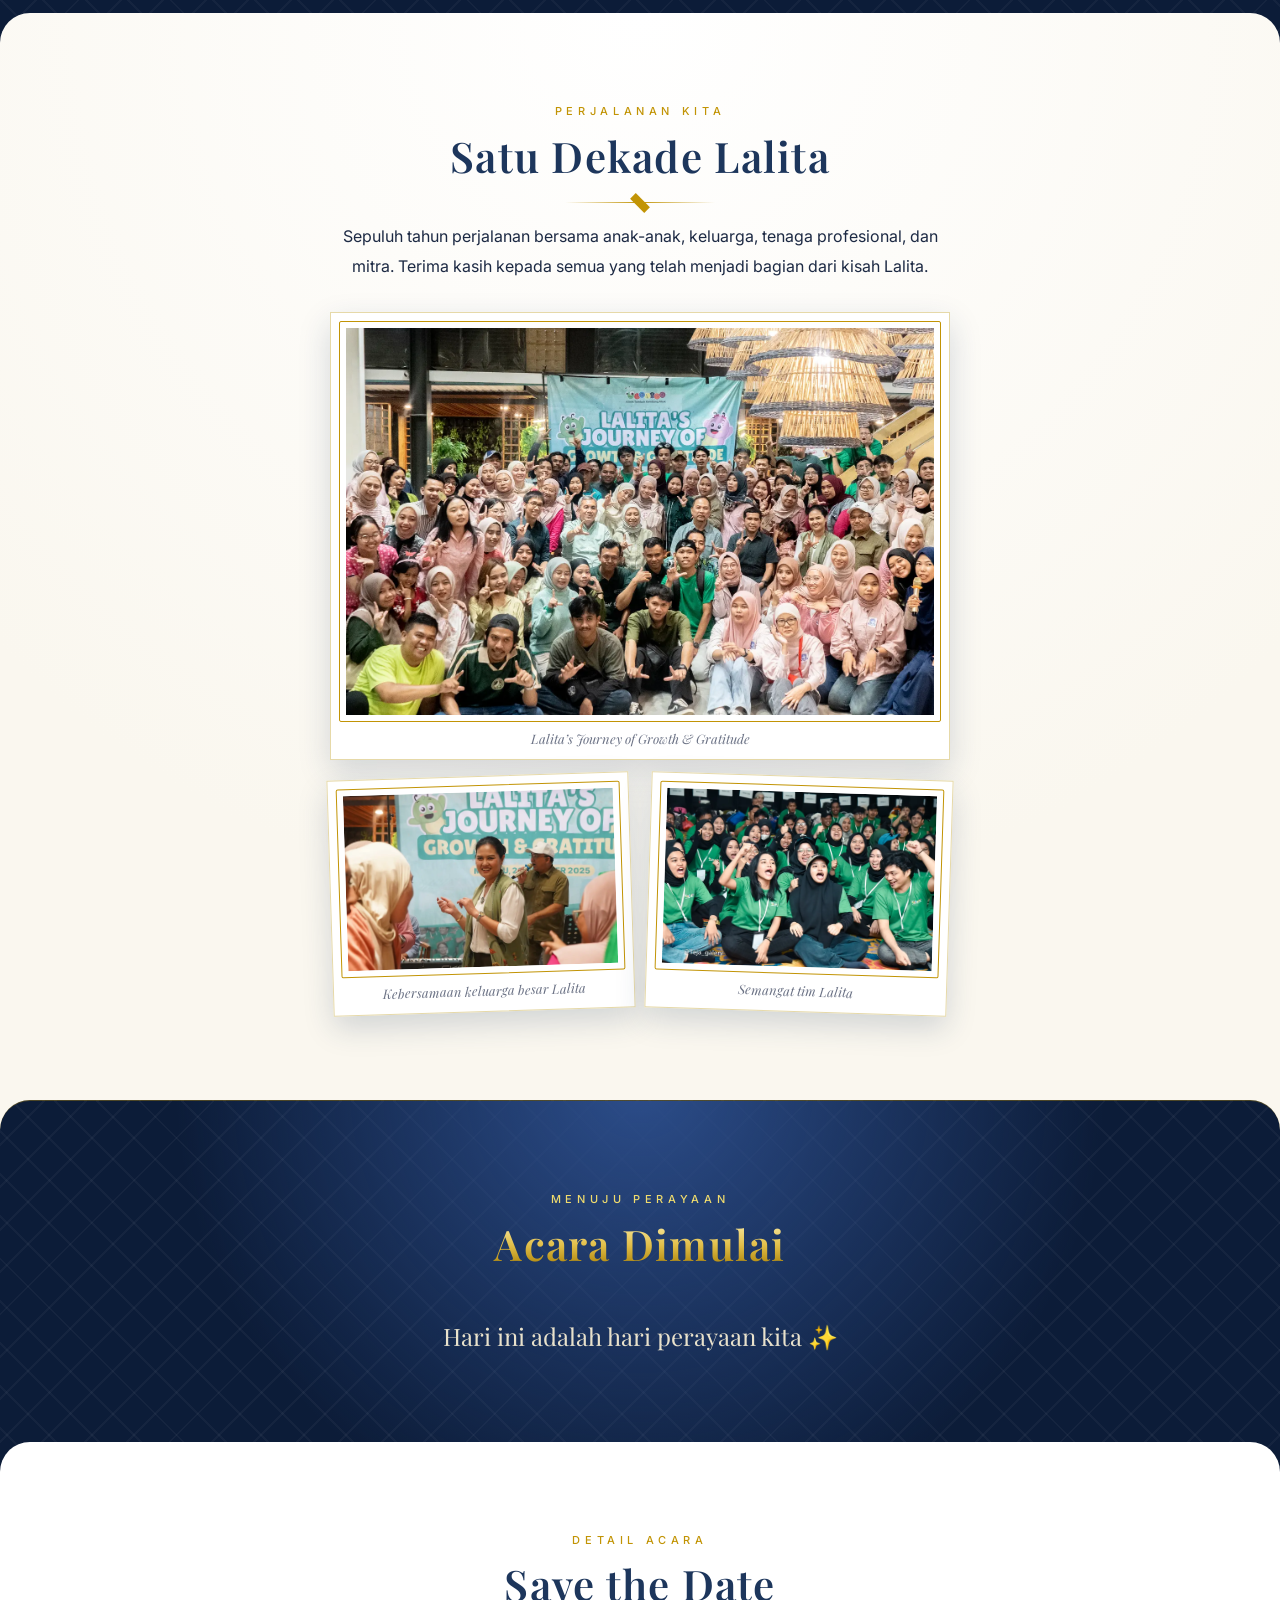
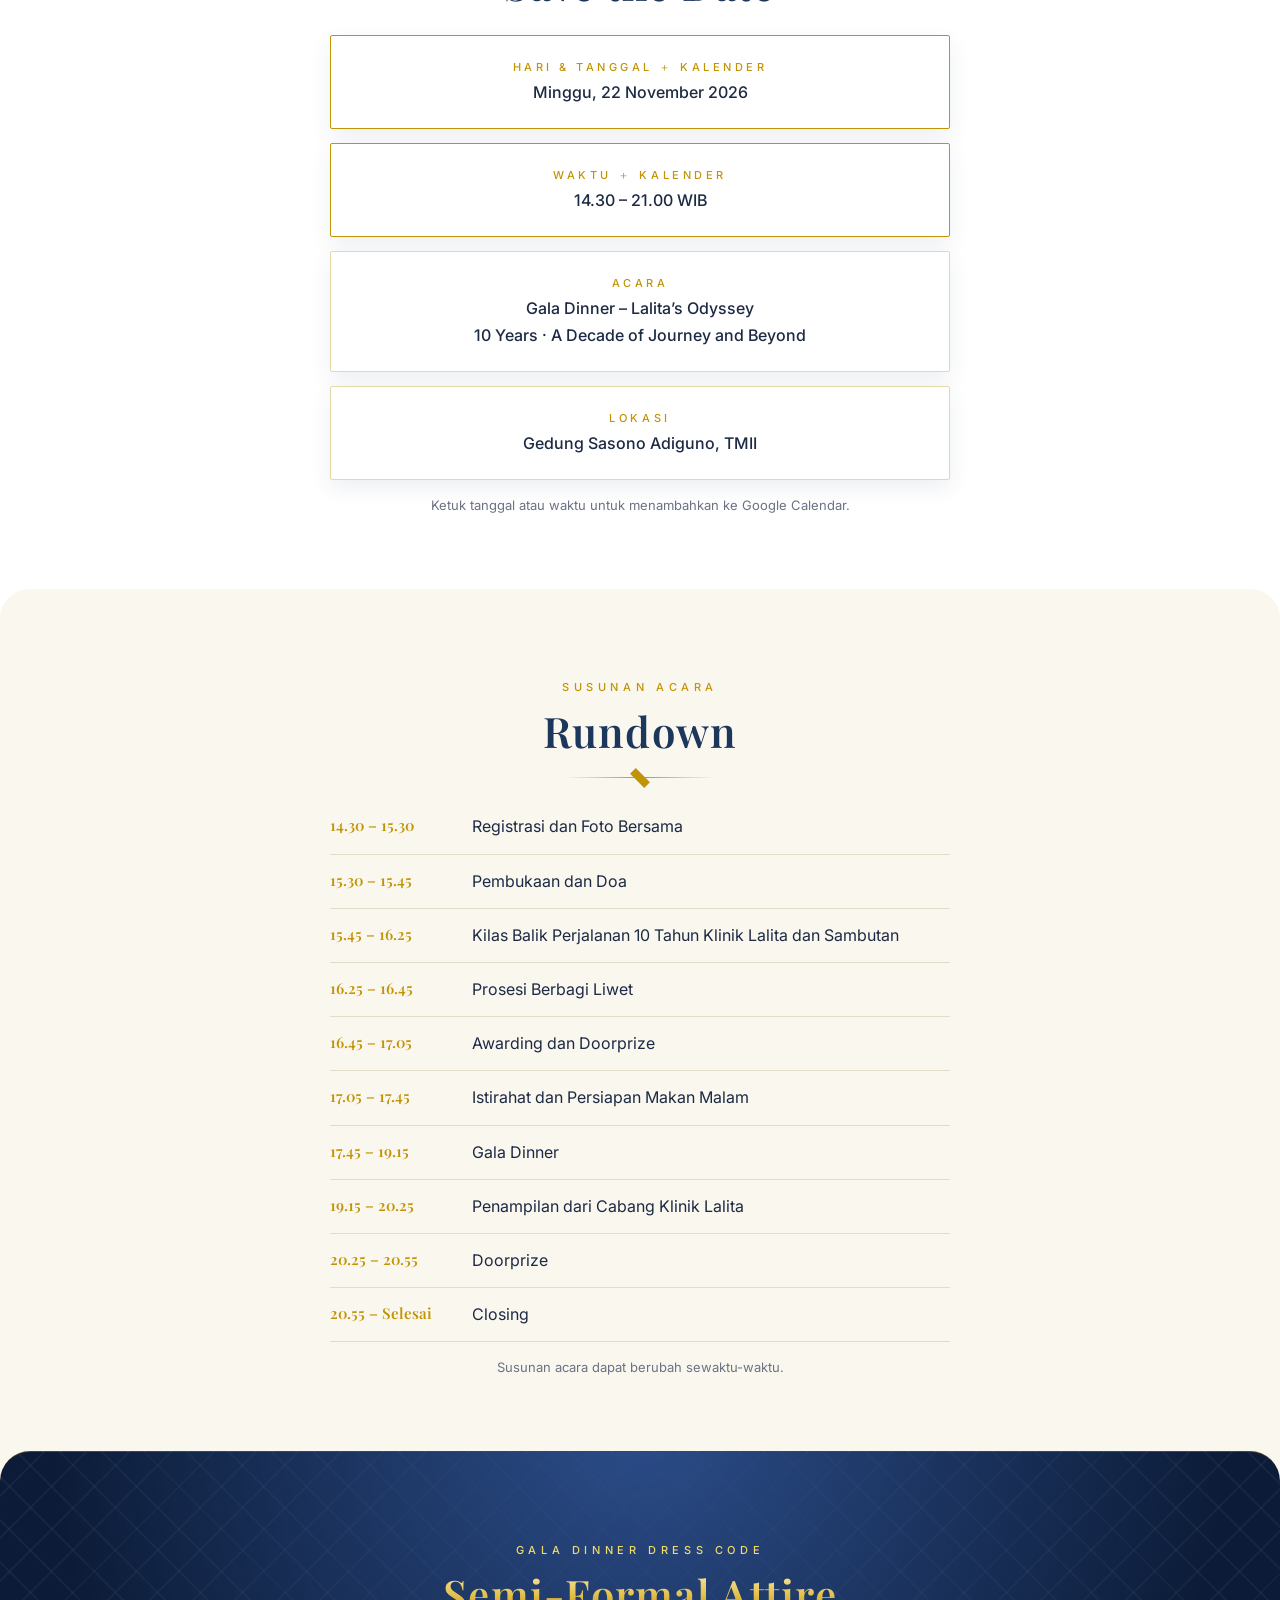
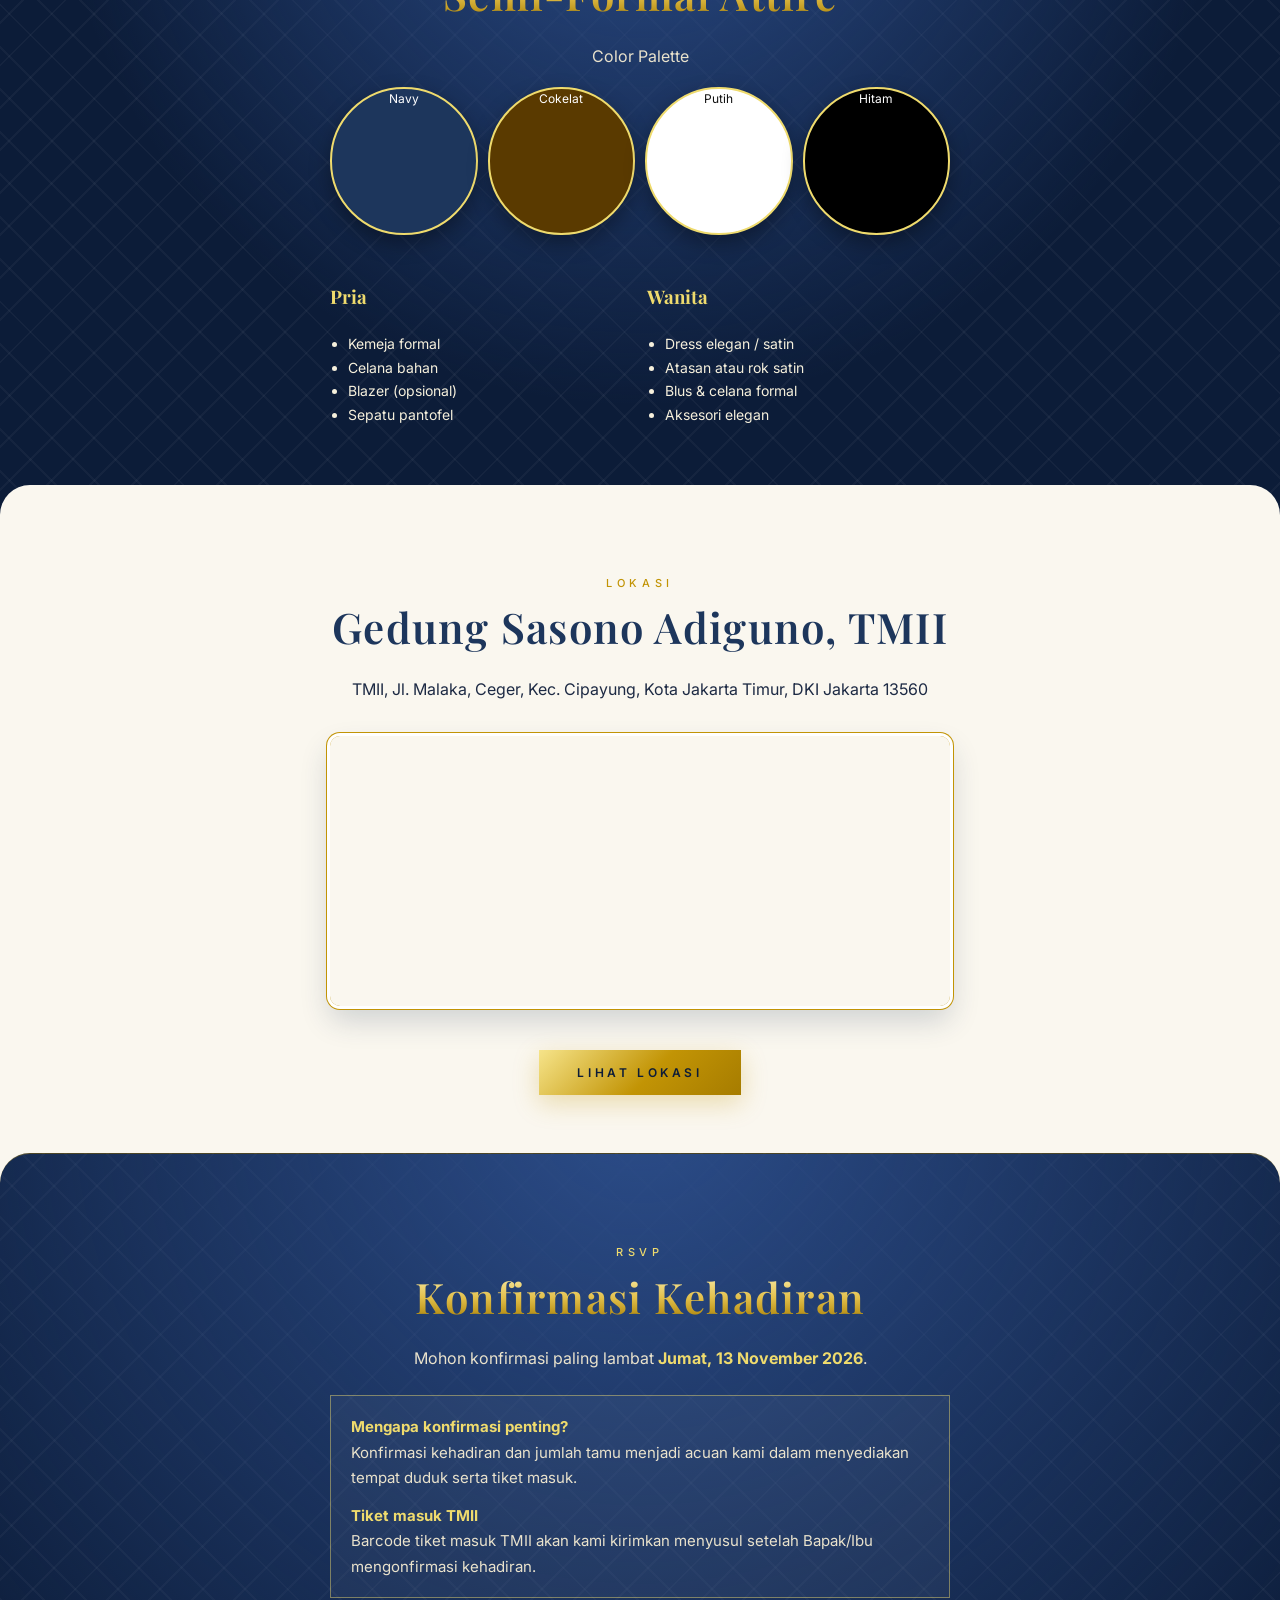
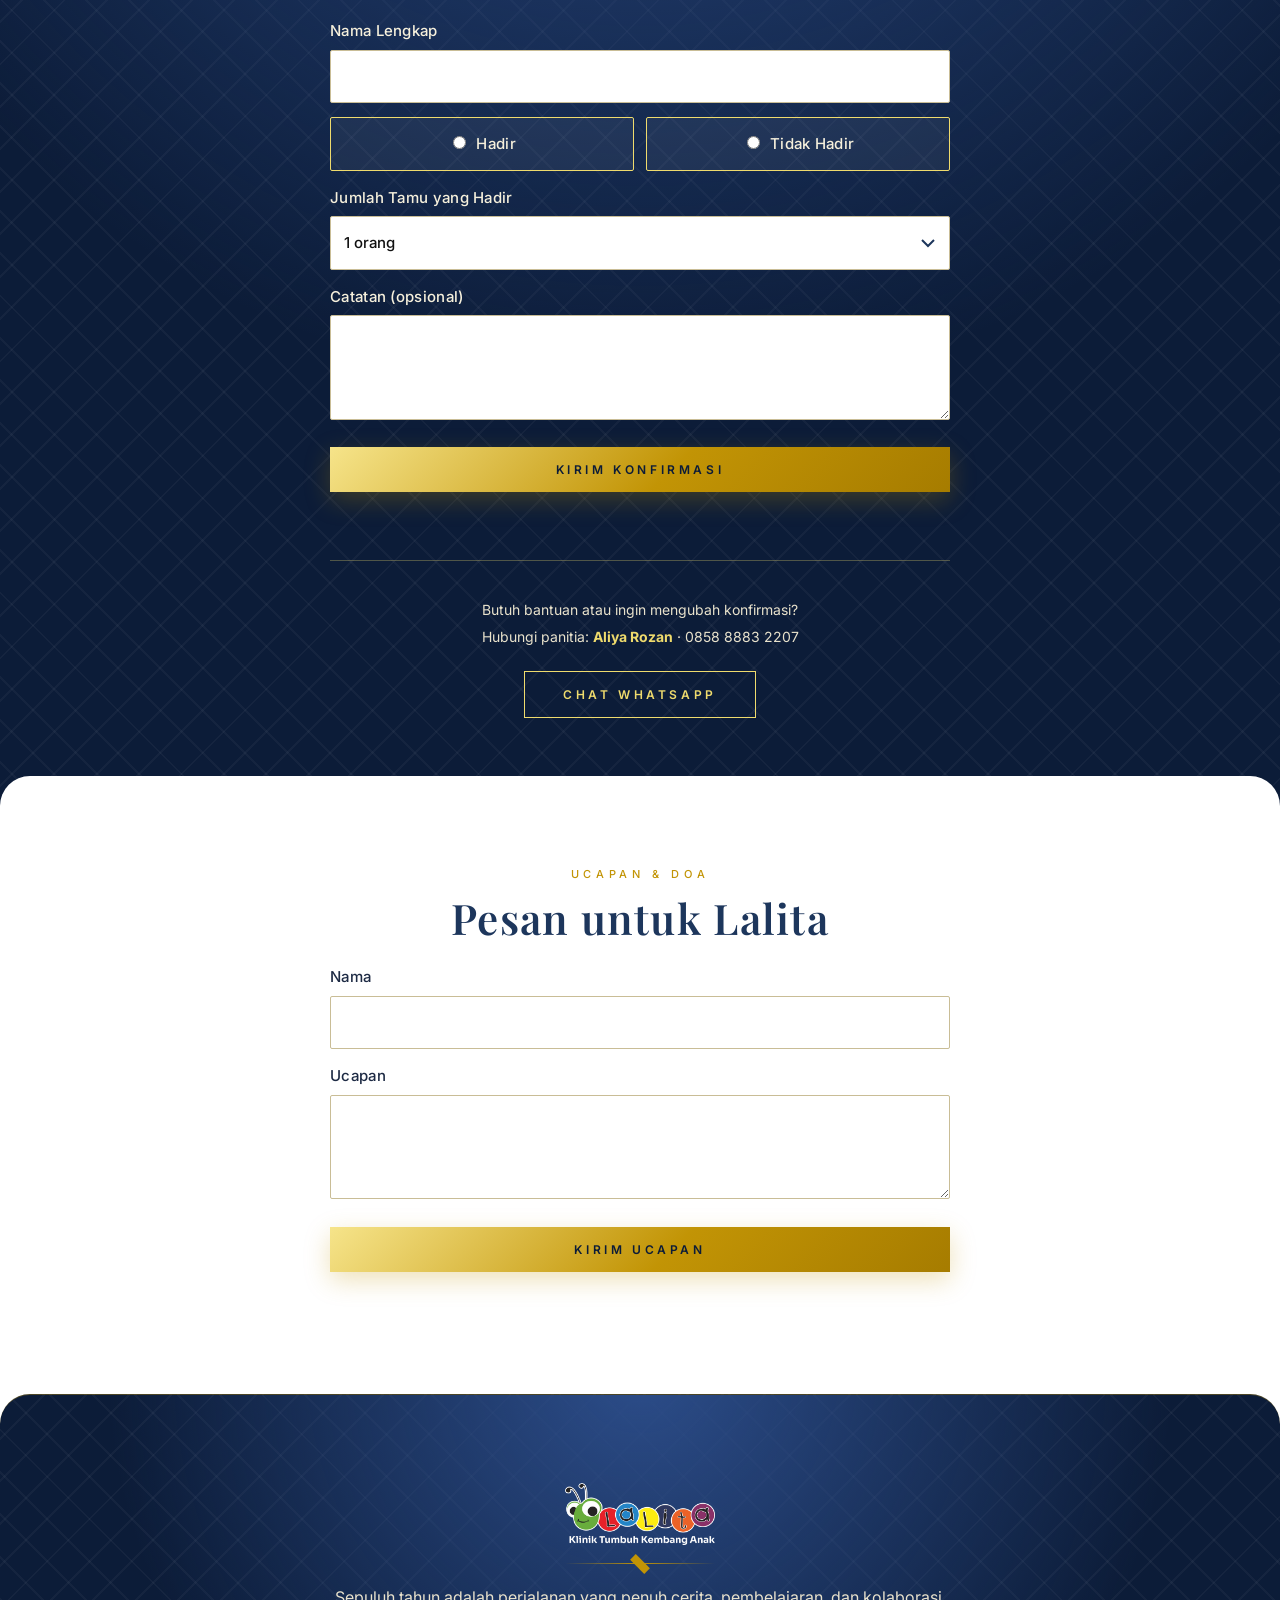
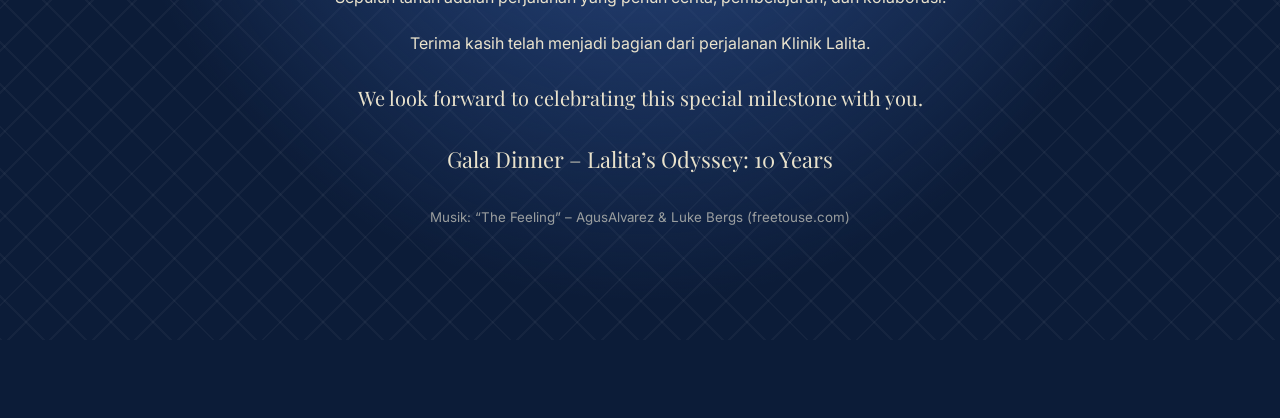
==== commit cc4086bf: "Add files via upload" ====
--- a/index.html
+++ b/index.html
@@ -25,6 +25,12 @@
   </div>
 </div>
 
+<section id="intro" style="background:#fff"><div class="w rv">
+  <p class="eb">Invitation</p><h2 class="sf navy">GALA DINNER</h2>
+  <img src="logo-odyssey.png" width="320" alt="Lalita’s Odyssey – A Decade of Journey and Beyond">
+  <div class="ten sf">10</div><p class="eb" style="margin-top:-14px">Years</p>
+</div></section>
+
 <section class="dk"><div class="w rv">
   <p class="eb gl">Kepada Yth.</p><h2 class="gname sf"></h2><div class="rule"></div>
   <p>Dengan hormat,</p>
@@ -33,12 +39,6 @@
   <p>Kehadiran Bapak/Ibu akan menjadi kehormatan dan kebahagiaan tersendiri bagi kami. Kami menantikan kehadiran Bapak/Ibu untuk merayakan perjalanan, kolaborasi, dan berbagai pencapaian yang telah kita lalui bersama.</p>
   <p>Kami mengharapkan seluruh tamu undangan dapat hadir tepat waktu sesuai jadwal yang telah ditentukan agar seluruh rangkaian acara dapat berjalan dengan lancar.</p>
   <p>Atas perhatian dan kesediaannya, kami ucapkan terima kasih.</p>
-</div></section>
-
-<section id="intro" style="background:#fff"><div class="w rv">
-  <p class="eb">Invitation</p><h2 class="sf navy">GALA DINNER</h2>
-  <img src="logo-odyssey.png" width="320" alt="Lalita’s Odyssey – A Decade of Journey and Beyond">
-  <div class="ten sf">10</div><p class="eb" style="margin-top:-14px">Years</p>
 </div></section>
 
 <section id="journey"><div class="w rv">
--- a/elegan.css
+++ b/elegan.css
@@ -55,3 +55,7 @@
 /* Catatan konfirmasi (acuan kursi dan tiket) */
 .note{margin:22px 0 6px;padding:18px 20px;border:1px solid rgba(239,219,109,.45);background:rgba(255,255,255,.04);text-align:left;font-size:15px}
 .note p{margin:0 0 12px;line-height:1.7}.note p:last-child{margin:0}
+
+/* Halaman pembuka: tampil penuh satu layar setelah undangan dibuka */
+#intro{min-height:100svh;display:flex;align-items:center;justify-content:center}
+#intro .w{width:100%}
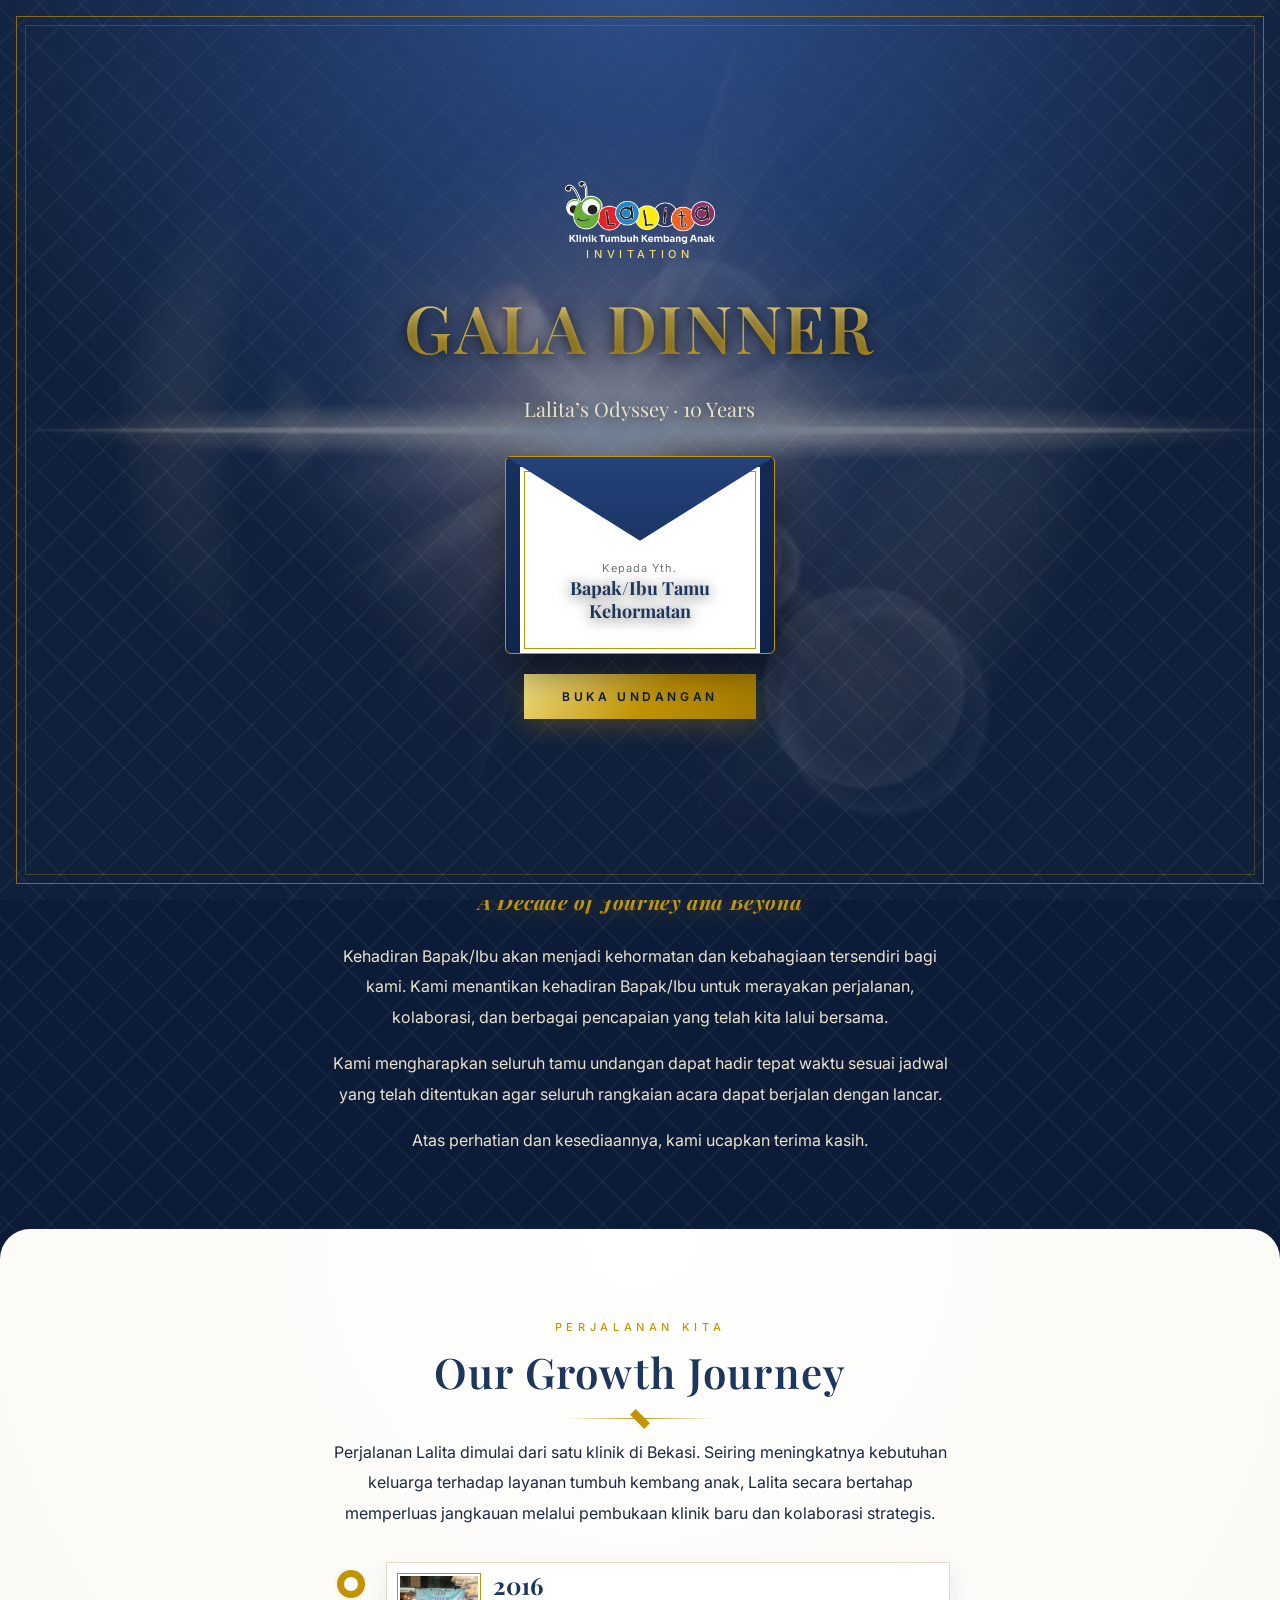
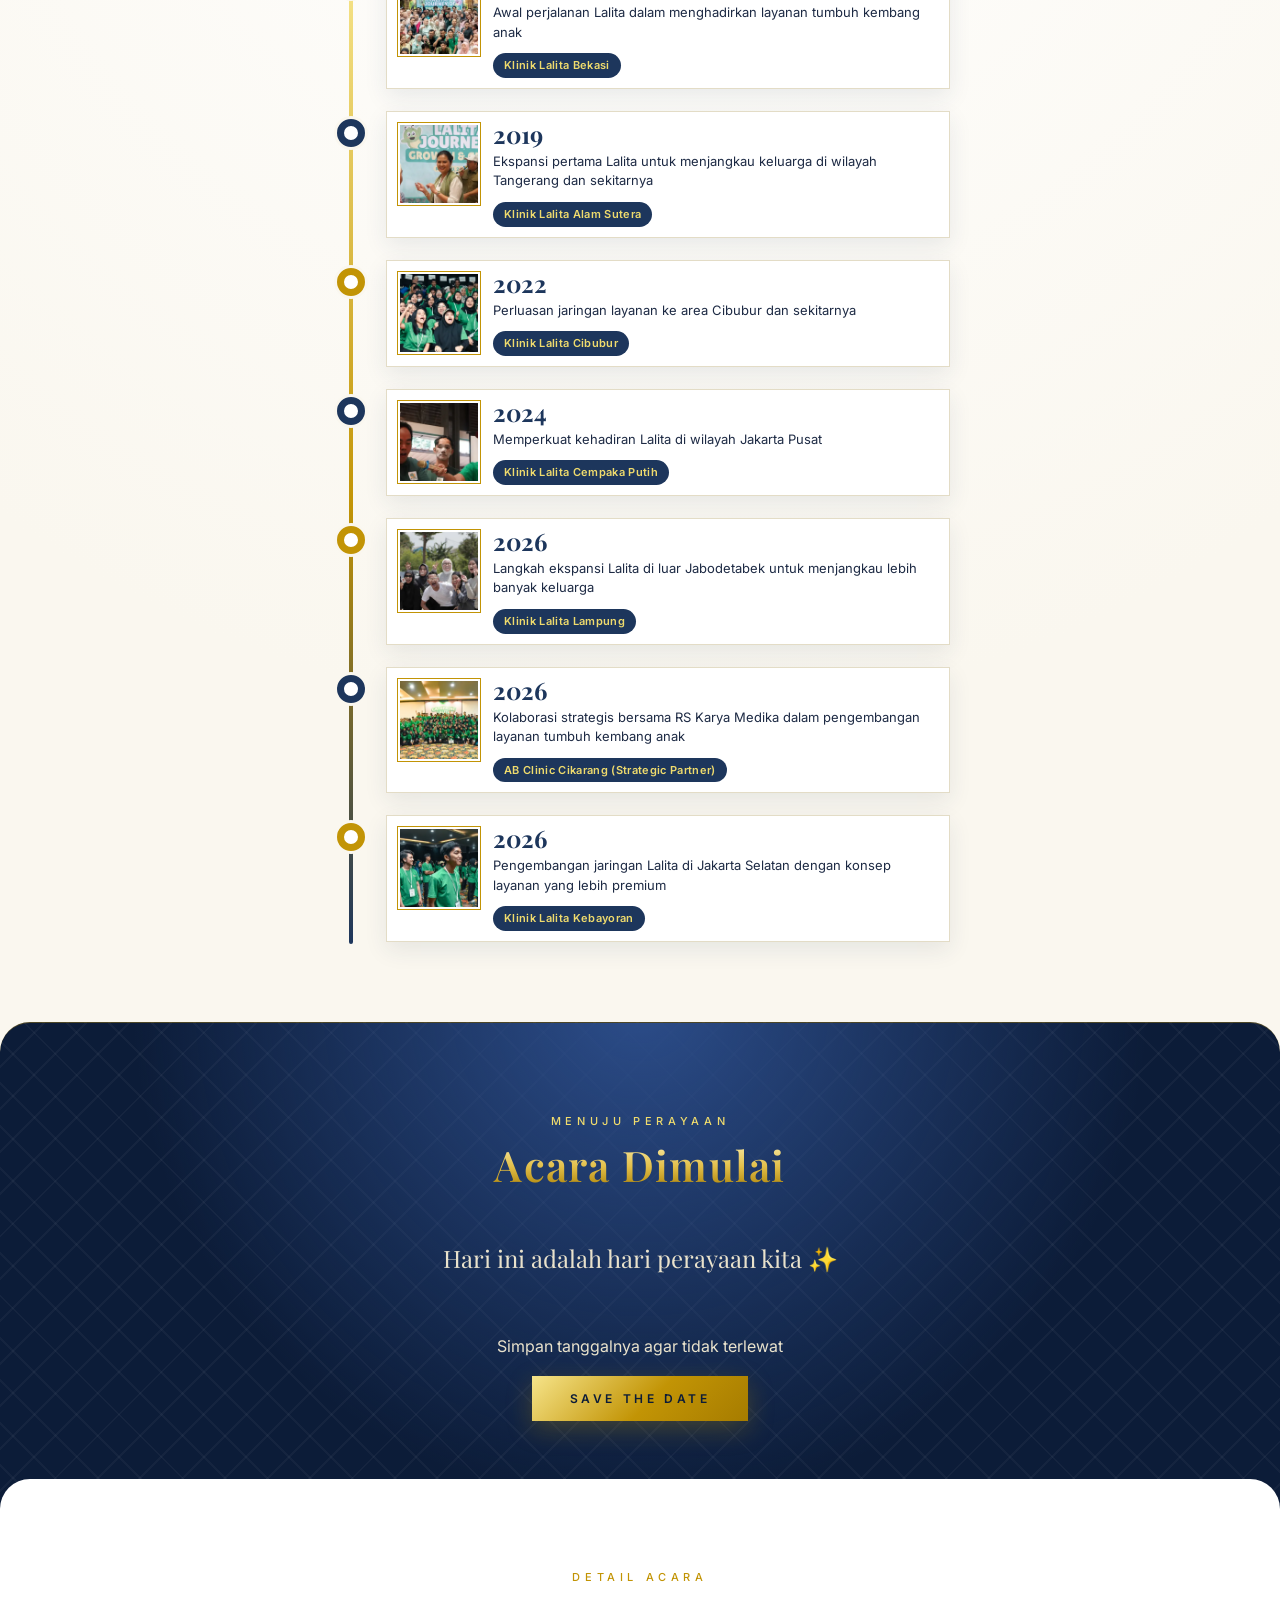
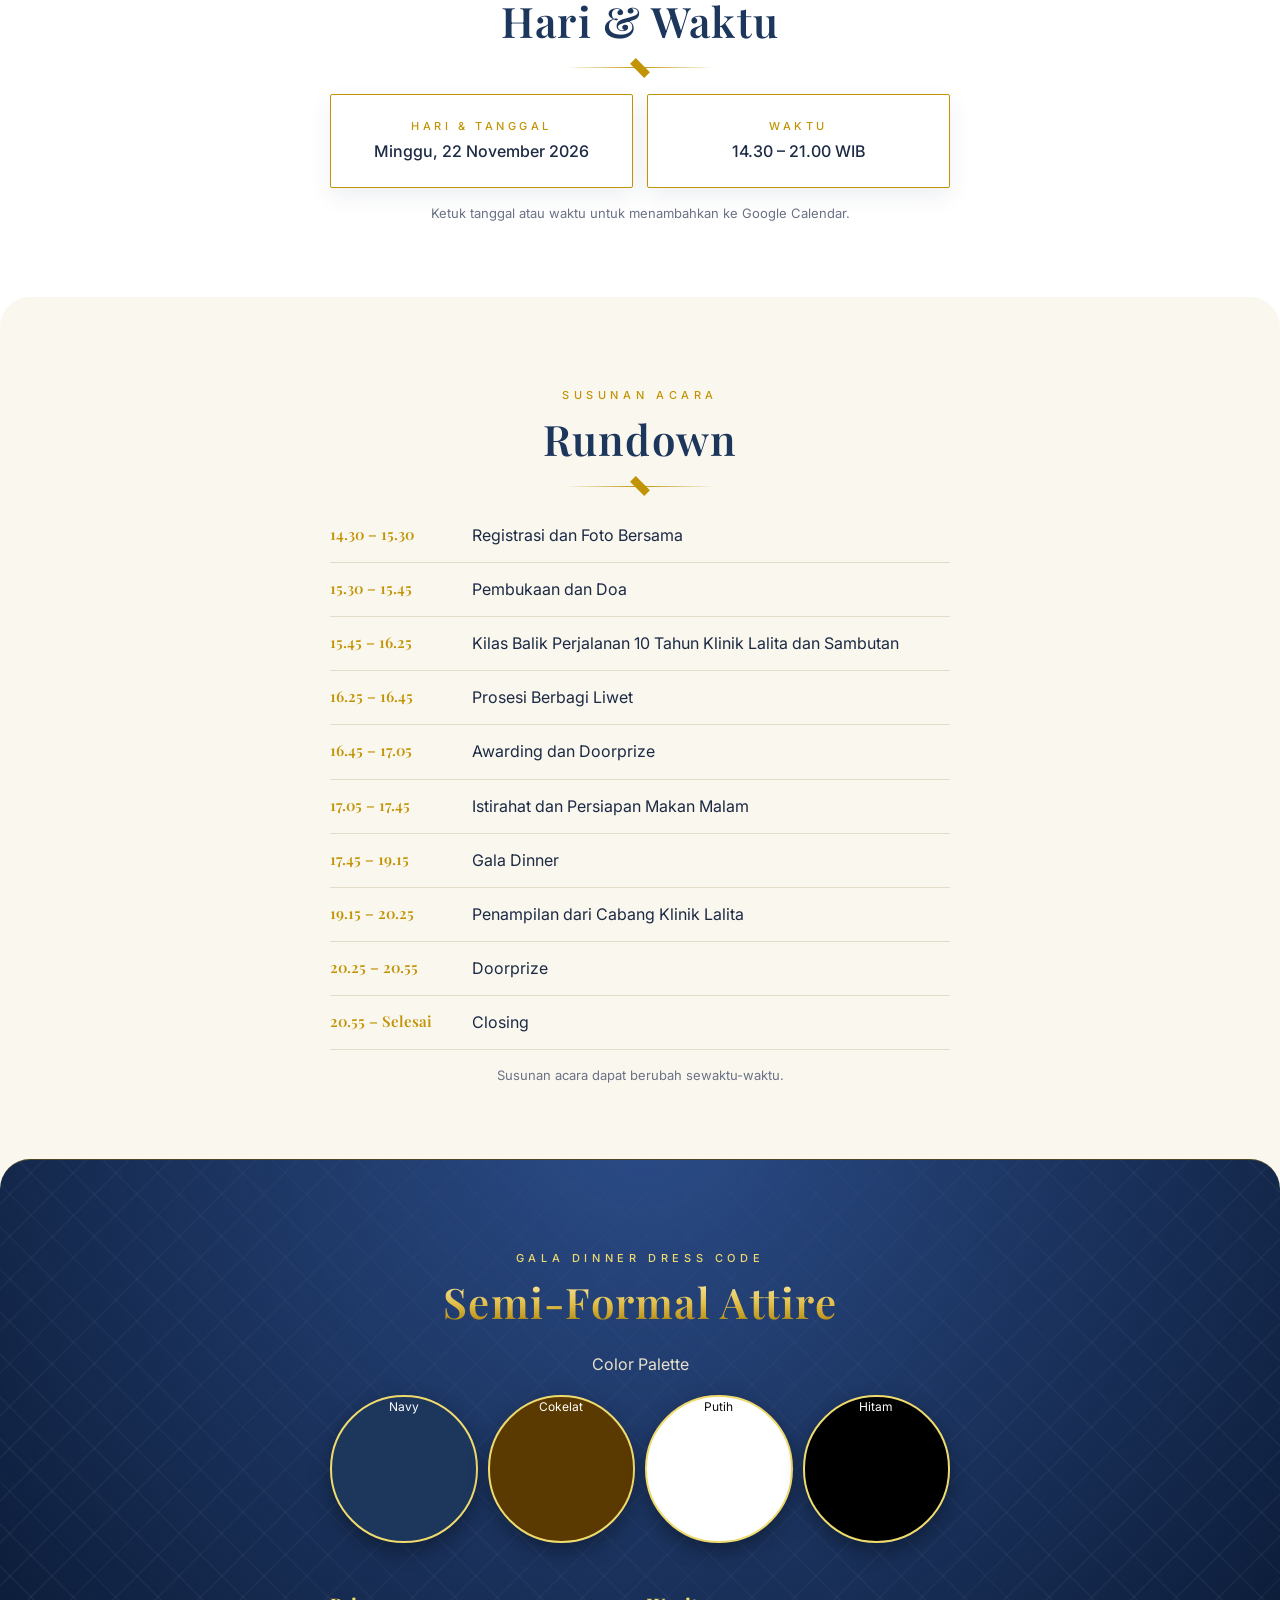
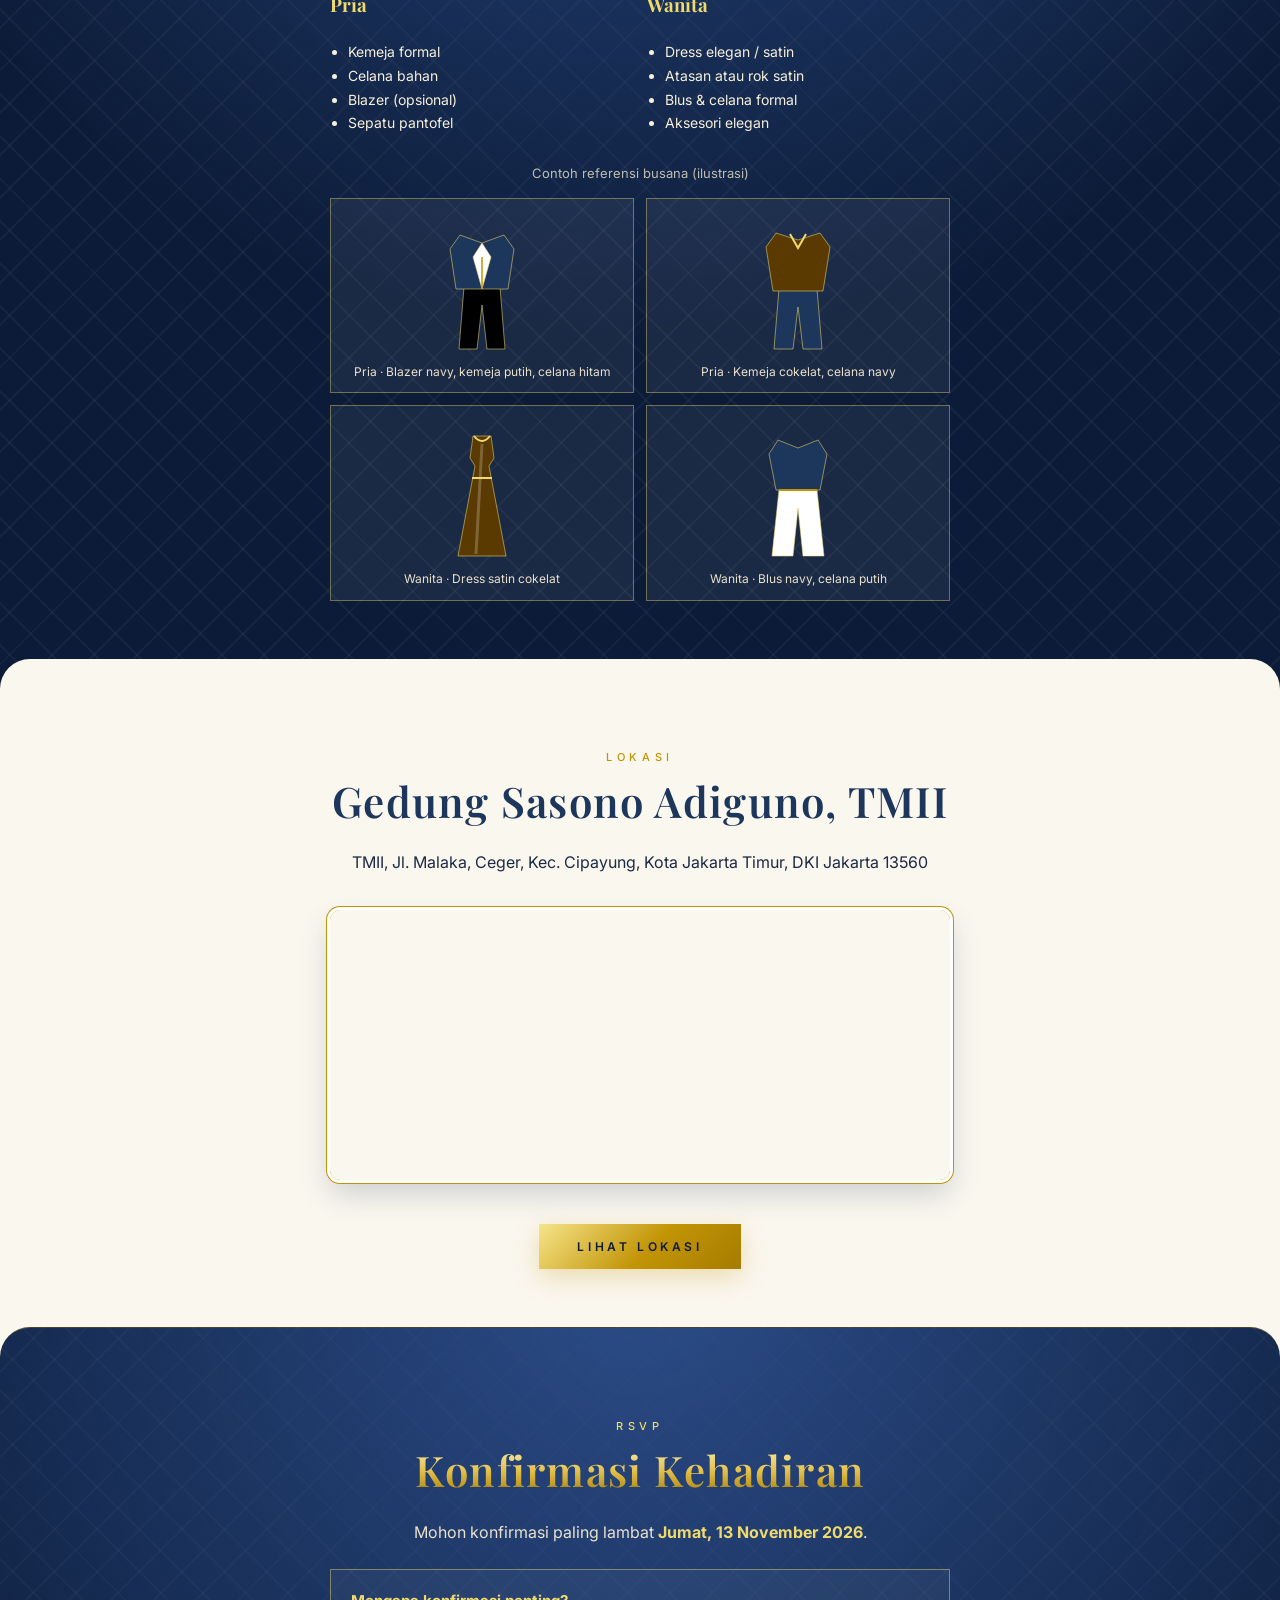
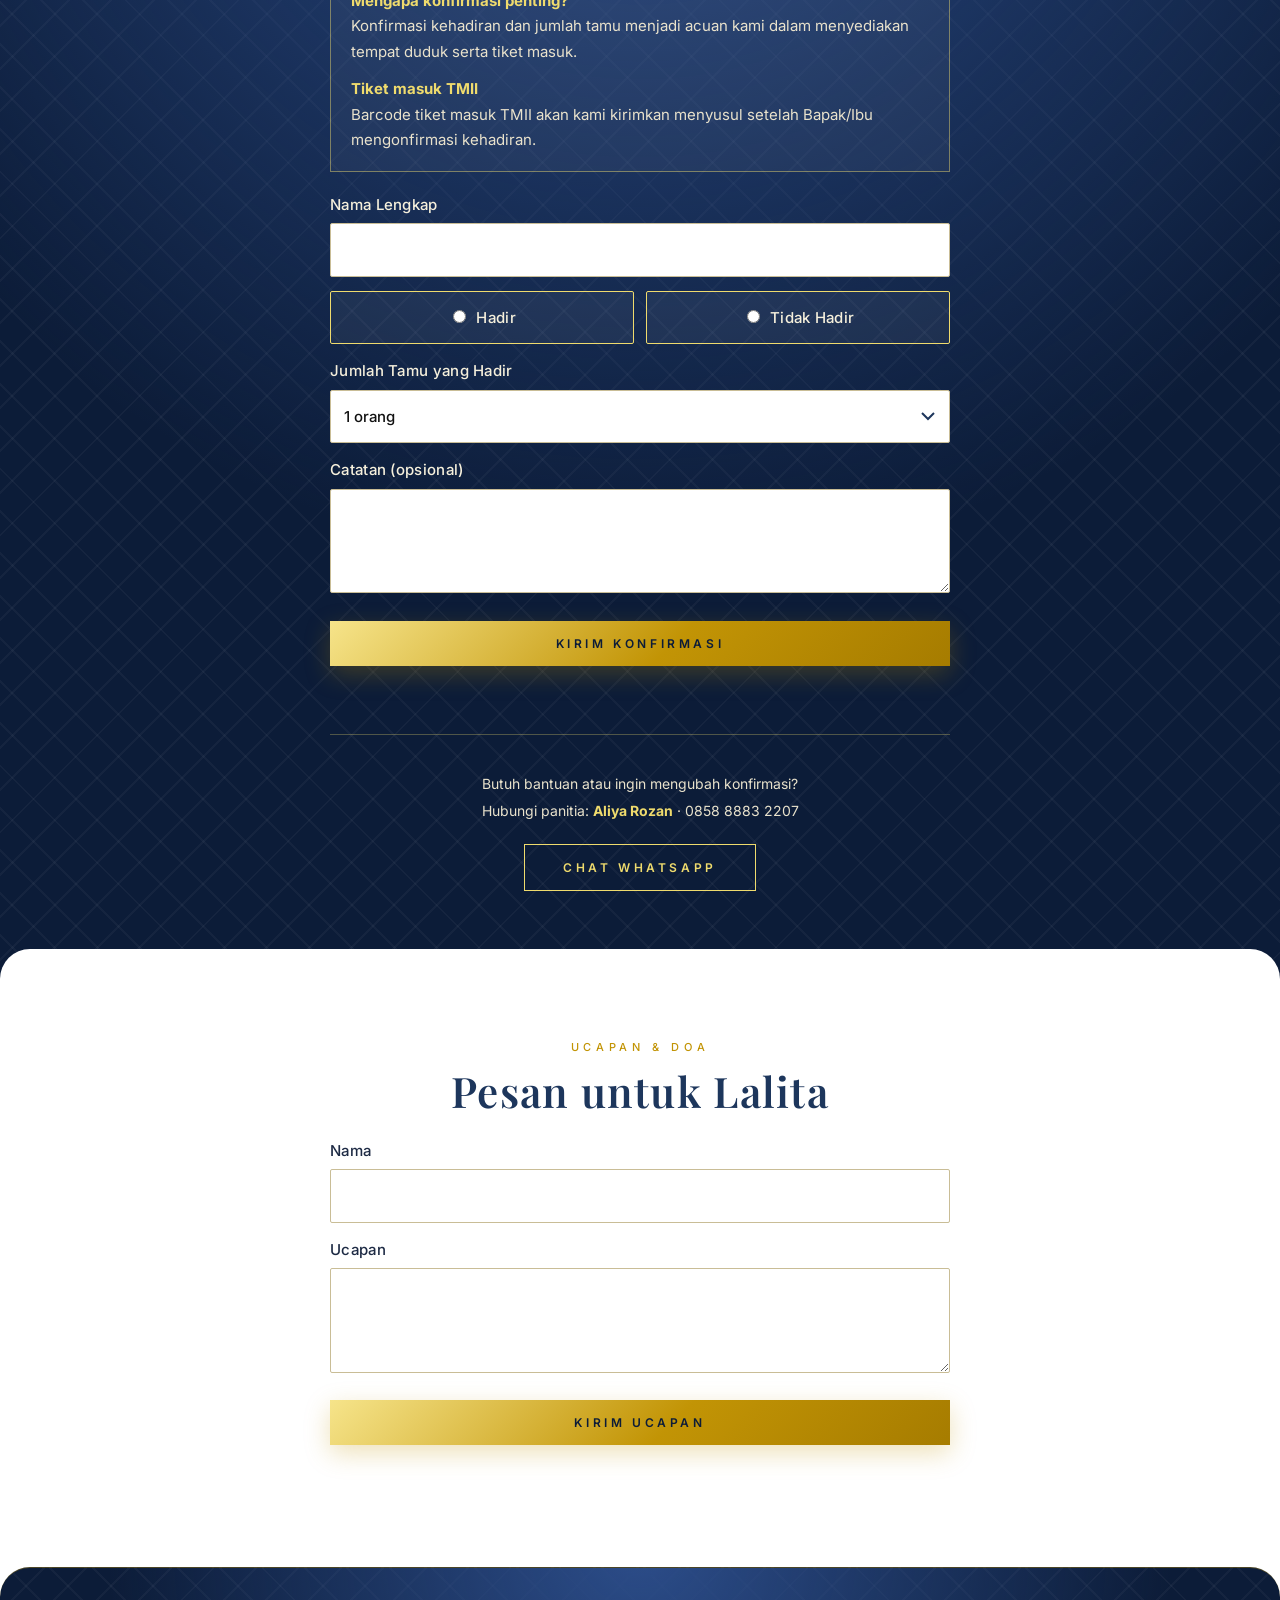
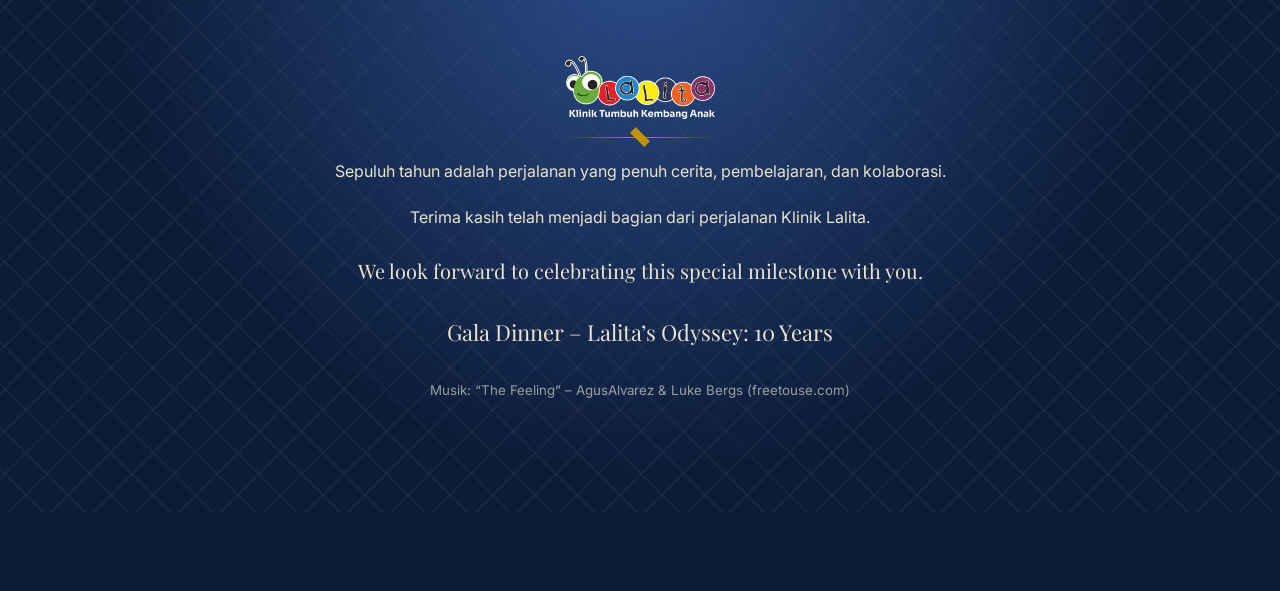
==== commit d452bd3b: "Add files via upload" ====
--- a/index.html
+++ b/index.html
@@ -25,38 +25,33 @@
   </div>
 </div>
 
-<section id="intro" style="background:#fff"><div class="w rv">
-  <p class="eb">Invitation</p><h2 class="sf navy">GALA DINNER</h2>
-  <img src="logo-odyssey.png" width="320" alt="Lalita’s Odyssey – A Decade of Journey and Beyond">
-  <div class="ten sf">10</div><p class="eb" style="margin-top:-14px">Years</p>
-</div></section>
-
 <section class="dk"><div class="w rv">
+  <div class="kop"><img src="logo-lalita.png" width="118" alt="Klinik Lalita"><p class="eb gl" style="margin-top:16px">Invitation</p><h2 class="sf kt">GALA DINNER</h2><img src="logo-odyssey.png" width="250" alt="Lalita’s Odyssey – A Decade of Journey and Beyond"><div class="ten sf" style="font-size:84px">10</div><p class="eb yrs gl">Years</p></div><div class="kline"></div>
   <p class="eb gl">Kepada Yth.</p><h2 class="gname sf"></h2><div class="rule"></div>
   <p>Dengan hormat,</p>
   <p>Dalam rangka merayakan perjalanan satu dekade Klinik Lalita, kami dengan penuh sukacita mengundang Bapak/Ibu untuk hadir dalam acara:</p>
-  <p class="sf gl" style="font-size:24px">Gala Dinner – Lalita’s Odyssey: 10 Years<br><small style="font-size:16px">A Decade of Journey and Beyond</small></p>
+  <p class="evt sf">Gala Dinner – Lalita’s Odyssey: 10 Years<small>A Decade of Journey and Beyond</small></p>
   <p>Kehadiran Bapak/Ibu akan menjadi kehormatan dan kebahagiaan tersendiri bagi kami. Kami menantikan kehadiran Bapak/Ibu untuk merayakan perjalanan, kolaborasi, dan berbagai pencapaian yang telah kita lalui bersama.</p>
   <p>Kami mengharapkan seluruh tamu undangan dapat hadir tepat waktu sesuai jadwal yang telah ditentukan agar seluruh rangkaian acara dapat berjalan dengan lancar.</p>
   <p>Atas perhatian dan kesediaannya, kami ucapkan terima kasih.</p>
 </div></section>
 
 <section id="journey"><div class="w rv">
-  <p class="eb">Perjalanan Kita</p><h2 class="sf navy">Satu Dekade Lalita</h2><div class="rule"></div>
-  <p data-c="journeyText"></p><div id="gal"></div>
+  <p class="eb">Perjalanan Kita</p><h2 class="sf navy">Our Growth Journey</h2><div class="rule"></div>
+  <p>Perjalanan Lalita dimulai dari satu klinik di Bekasi. Seiring meningkatnya kebutuhan keluarga terhadap layanan tumbuh kembang anak, Lalita secara bertahap memperluas jangkauan melalui pembukaan klinik baru dan kolaborasi strategis.</p>
+  <div class="gj"><div class="gi"><div class="gc"><img loading="lazy" src="jr1.webp" alt=""><div><div class="gy sf">2016</div><p>Awal perjalanan Lalita dalam menghadirkan layanan tumbuh kembang anak</p><em>Klinik Lalita Bekasi</em></div></div></div><div class="gi"><div class="gc"><img loading="lazy" src="jr2.webp" alt=""><div><div class="gy sf">2019</div><p>Ekspansi pertama Lalita untuk menjangkau keluarga di wilayah Tangerang dan sekitarnya</p><em>Klinik Lalita Alam Sutera</em></div></div></div><div class="gi"><div class="gc"><img loading="lazy" src="jr3.webp" alt=""><div><div class="gy sf">2022</div><p>Perluasan jaringan layanan ke area Cibubur dan sekitarnya</p><em>Klinik Lalita Cibubur</em></div></div></div><div class="gi"><div class="gc"><img loading="lazy" src="jr4.webp" alt=""><div><div class="gy sf">2024</div><p>Memperkuat kehadiran Lalita di wilayah Jakarta Pusat</p><em>Klinik Lalita Cempaka Putih</em></div></div></div><div class="gi"><div class="gc"><img loading="lazy" src="jr5.webp" alt=""><div><div class="gy sf">2026</div><p>Langkah ekspansi Lalita di luar Jabodetabek untuk menjangkau lebih banyak keluarga</p><em>Klinik Lalita Lampung</em></div></div></div><div class="gi"><div class="gc"><img loading="lazy" src="jr6.webp" alt=""><div><div class="gy sf">2026</div><p>Kolaborasi strategis bersama RS Karya Medika dalam pengembangan layanan tumbuh kembang anak</p><em>AB Clinic Cikarang (Strategic Partner)</em></div></div></div><div class="gi"><div class="gc"><img loading="lazy" src="jr7.webp" alt=""><div><div class="gy sf">2026</div><p>Pengembangan jaringan Lalita di Jakarta Selatan dengan konsep layanan yang lebih premium</p><em>Klinik Lalita Kebayoran</em></div></div></div></div><div id="gal" style="display:none"></div>
 </div></section>
 
 <section class="dk" id="cd"><div class="w rv">
   <p class="eb gl">Menuju Perayaan</p><h2 class="sf" id="cdt">Hitung Mundur</h2><div class="cds" id="cds"></div>
+  <p style="margin:26px 0 0">Simpan tanggalnya agar tidak terlewat</p><a class="btn" id="cal3" target="_blank" rel="noopener">Save the Date</a>
 </div></section>
 
 <section id="detail" style="background:#fff"><div class="w rv">
-  <p class="eb">Detail Acara</p><h2 class="sf navy">Save the Date</h2>
+  <p class="eb">Detail Acara</p><h2 class="sf navy">Hari &amp; Waktu</h2><div class="rule"></div>
   <div class="grid">
-    <a class="it" id="cal" target="_blank" rel="noopener"><i>Hari &amp; Tanggal ＋ Kalender</i><span data-c="dateText"></span></a>
-    <a class="it" id="cal2" target="_blank" rel="noopener"><i>Waktu ＋ Kalender</i><span data-c="timeText"></span></a>
-    <div class="it"><i>Acara</i>Gala Dinner – Lalita’s Odyssey<br>10 Years · A Decade of Journey and Beyond</div>
-    <div class="it"><i>Lokasi</i><span data-c="venue"></span></div>
+    <a class="it" id="cal" target="_blank" rel="noopener"><i>Hari &amp; Tanggal</i><span data-c="dateText"></span></a>
+    <a class="it" id="cal2" target="_blank" rel="noopener"><i>Waktu</i><span data-c="timeText"></span></a>
   </div><p style="font-size:13px;color:#6b7285">Ketuk tanggal atau waktu untuk menambahkan ke Google Calendar.</p>
 </div></section>
 
@@ -81,6 +76,7 @@
   <p class="eb gl">Gala Dinner Dress Code</p><h2 class="sf" data-c="dressCode"></h2>
   <p>Color Palette</p><div class="sw" id="sw"></div>
   <div class="two"><div><h3 class="sf gl">Pria</h3><ul id="men"></ul></div><div><h3 class="sf gl">Wanita</h3><ul id="women"></ul></div></div>
+  <p style="margin:26px 0 0;font-size:13px;opacity:.8">Contoh referensi busana (ilustrasi)</p><div class="fits"><div class="fit"><svg viewBox="0 0 100 140"><g stroke="#efdb6d" stroke-opacity=".55" stroke-width="1"><path d="M32 74h36l5 62H55l-5-44-5 44H27z" fill="#000"/><path d="M28 22l22 8 22-8 10 14-6 40H24l-6-40z" fill="#1d365c"/><path d="M50 30l-9 14 9 32 9-32z" fill="#fff"/></g><path d="M50 44v32" stroke="#c29405" stroke-width="1.5"/></svg><small>Pria · Blazer navy, kemeja putih, celana hitam</small></div><div class="fit"><svg viewBox="0 0 100 140"><g stroke="#efdb6d" stroke-opacity=".55" stroke-width="1"><path d="M31 76h38l5 60H55l-5-42-5 42H26z" fill="#1d365c"/><path d="M28 20l22 7 22-7 10 14-7 44H25l-7-44z" fill="#5a3a00"/></g><path d="M42 21l8 14 8-14" fill="none" stroke="#efdb6d" stroke-width="2"/></svg><small>Pria · Kemeja cokelat, celana navy</small></div><div class="fit"><svg viewBox="0 0 100 140"><g stroke="#efdb6d" stroke-opacity=".55" stroke-width="1"><path d="M41 16h18l3 22-5 8 17 90H26l17-90-5-8z" fill="#5a3a00"/></g><path d="M50 24l-6 110" stroke="#fff" stroke-opacity=".22" stroke-width="3"/><path d="M40 58h20" stroke="#efdb6d" stroke-width="2"/><path d="M42 16q8 10 16 0" fill="none" stroke="#efdb6d" stroke-width="2"/></svg><small>Wanita · Dress satin cokelat</small></div><div class="fit"><svg viewBox="0 0 100 140"><g stroke="#efdb6d" stroke-opacity=".55" stroke-width="1"><path d="M31 70h38l7 66H55l-5-48-5 48H24z" fill="#fff"/><path d="M30 20l20 8 20-8 9 14-7 36H28l-7-36z" fill="#1d365c"/></g><path d="M31 70h38" stroke="#c29405" stroke-width="2"/></svg><small>Wanita · Blus navy, celana putih</small></div></div>
 </div></section>
 
 <section id="venue"><div class="w rv">
@@ -127,4 +123,5 @@
 <nav id="nav"><a href="#detail">Acara</a><a href="#venue">Lokasi</a><a href="#rsvpS">RSVP</a><a href="#wish">Ucapan</a><button id="mus" aria-label="Musik">♪</button></nav>
 <audio id="au" loop preload="none" src="music.mp3"></audio>
 <script src="config.js"></script><script src="app.js"></script>
+<script>document.getElementById("cal3").href=document.getElementById("cal").href</script>
 </body></html>
--- a/elegan.css
+++ b/elegan.css
@@ -59,3 +59,36 @@
 /* Halaman pembuka: tampil penuh satu layar setelah undangan dibuka */
 #intro{min-height:100svh;display:flex;align-items:center;justify-content:center}
 #intro .w{width:100%}
+
+
+/* ===== Revisi 2 ===== */
+/* Amplop: nama tamu tidak tertutup lipatan */
+#env{height:198px}#env .card{padding-top:92px}#env .card small{font-size:11px;letter-spacing:.1em}#env .card b{font-size:18px;line-height:1.25;display:block}
+#cover .sf{text-shadow:0 2px 14px rgba(0,0,0,.65)}.fl{opacity:.4}
+body.lock #nav{display:none}
+/* Kop surat */
+.kop{padding-bottom:6px}.kt{font-size:clamp(34px,10vw,50px);margin:.1em 0 .3em;letter-spacing:.08em}
+.kline{height:5px;margin:26px auto 34px;border-top:1px solid var(--gold);border-bottom:1px solid rgba(194,148,5,.45)}
+/* Judul acara: emas tebal */
+.dk .evt{font-weight:700;font-size:clamp(25px,6.6vw,34px);line-height:1.3;margin:26px 0;background:linear-gradient(180deg,#fff2b8,#e8c44f 50%,#b88a00);-webkit-background-clip:text;background-clip:text;color:transparent;filter:drop-shadow(0 2px 10px rgba(194,148,5,.35))}
+.evt small{display:block;font-size:.6em;font-weight:700;font-style:italic;margin-top:8px;letter-spacing:.03em}
+/* Alur perjalanan */
+.gj{position:relative;margin:34px 0 0;text-align:left}
+.gj:before{content:"";position:absolute;left:19px;top:10px;bottom:20px;width:4px;border-radius:4px;background:linear-gradient(180deg,#f6e48a,#c29405 55%,#1d365c)}
+.gi{position:relative;padding:0 0 22px 56px}
+.gi:before{content:"";position:absolute;left:7px;top:8px;width:28px;height:28px;box-sizing:border-box;border-radius:50%;background:#fff;border:7px solid var(--gold);box-shadow:0 0 0 3px var(--ivory)}
+.gi:nth-child(even):before{border-color:var(--navy)}
+.gc{display:flex;gap:12px;align-items:flex-start;background:#fff;border:1px solid #e3dcc6;padding:10px;box-shadow:0 8px 22px rgba(29,54,92,.09)}
+.gc img{width:84px;height:84px;object-fit:cover;flex:none;border:1px solid var(--gold);padding:2px;background:#fff;margin:0}
+.gy{font-size:24px;font-weight:700;color:var(--navy);line-height:1}
+.gc p{margin:6px 0 8px;font-size:13px;line-height:1.5;color:var(--ink)}
+.gc em{font-style:normal;display:inline-block;font-size:11px;font-weight:600;letter-spacing:.03em;padding:3px 11px;background:var(--navy);color:var(--gl);border-radius:20px}
+/* Detail ringkas */
+#detail .grid{grid-template-columns:1fr 1fr}
+/* Save the date */
+#cd .btn{margin-top:14px}
+/* Contoh dresscode */
+.fits{display:grid;grid-template-columns:1fr 1fr;gap:12px;margin-top:12px}
+.fit{background:rgba(255,255,255,.06);border:1px solid rgba(239,219,109,.4);padding:14px 8px 12px}
+.fit svg{height:140px;width:auto;margin:auto;display:block}
+.fit small{display:block;margin-top:10px;font-size:12px;line-height:1.45;color:#e9e2cc}
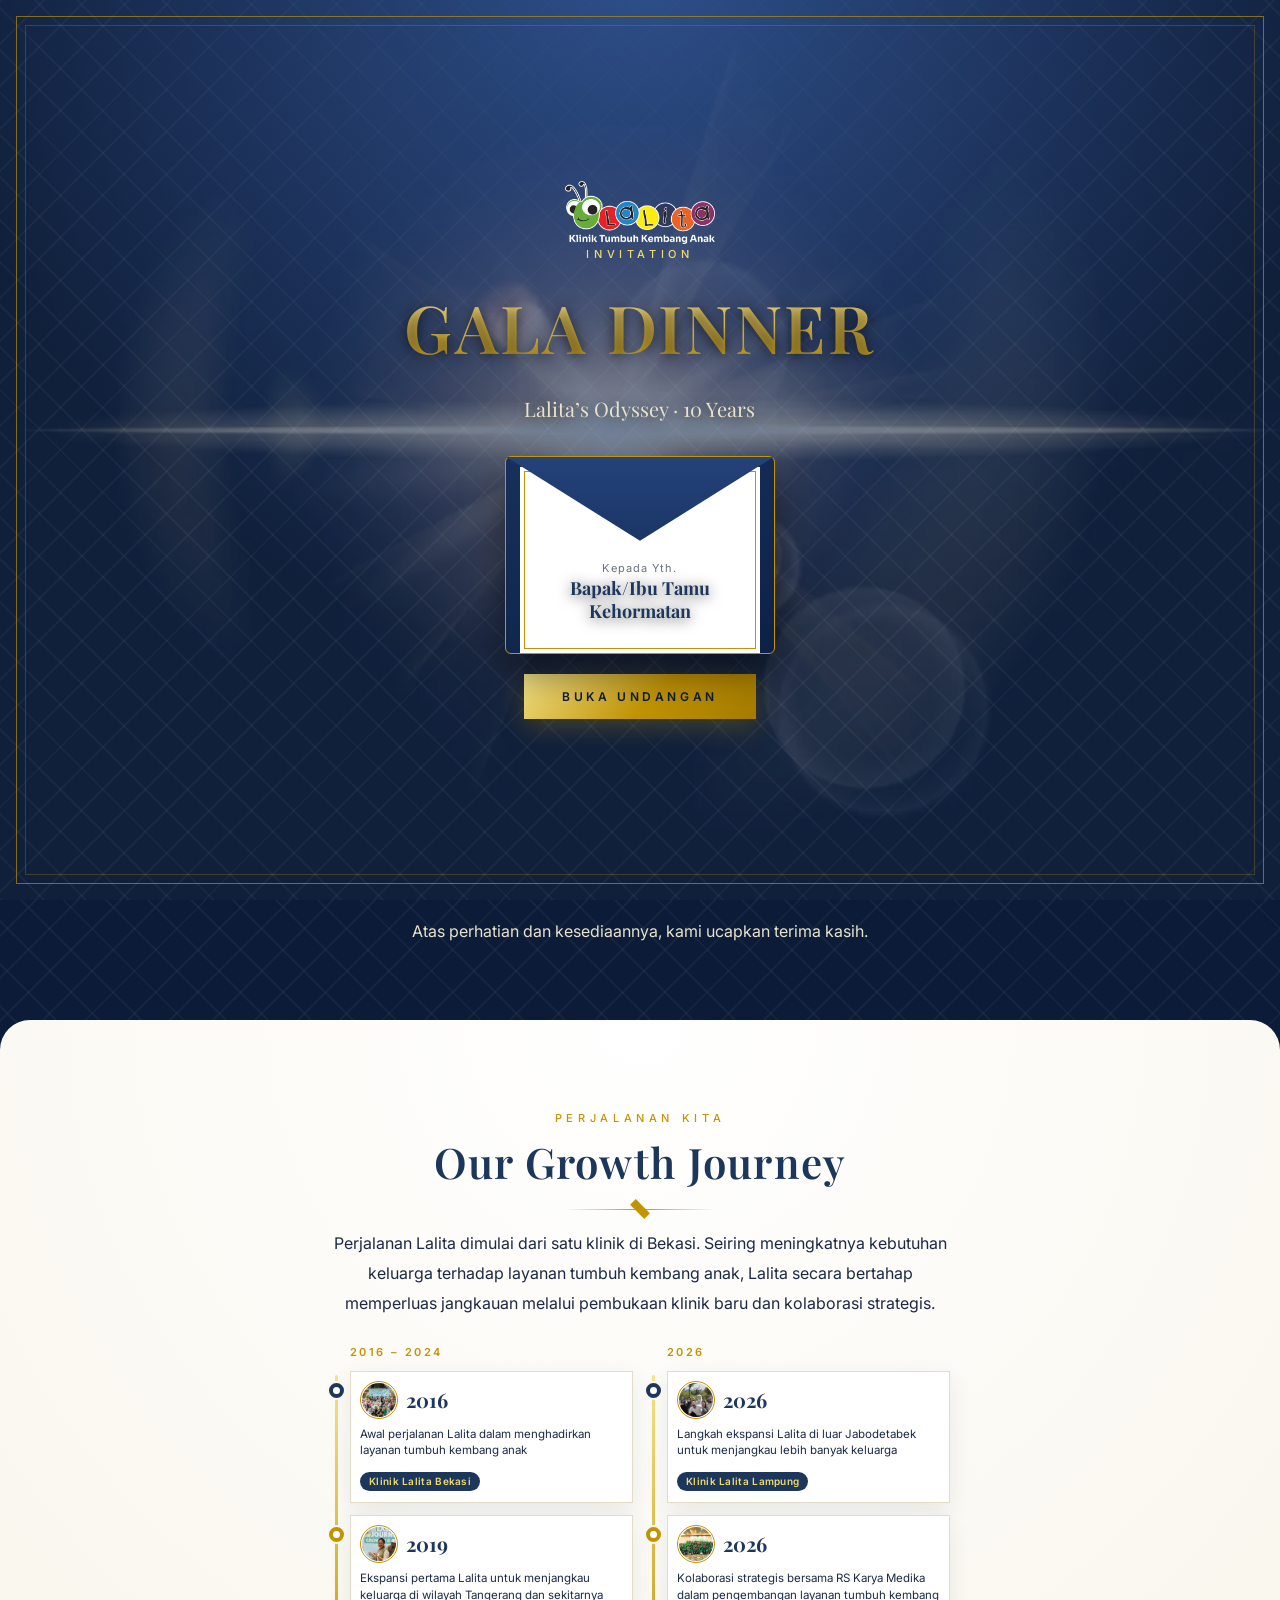
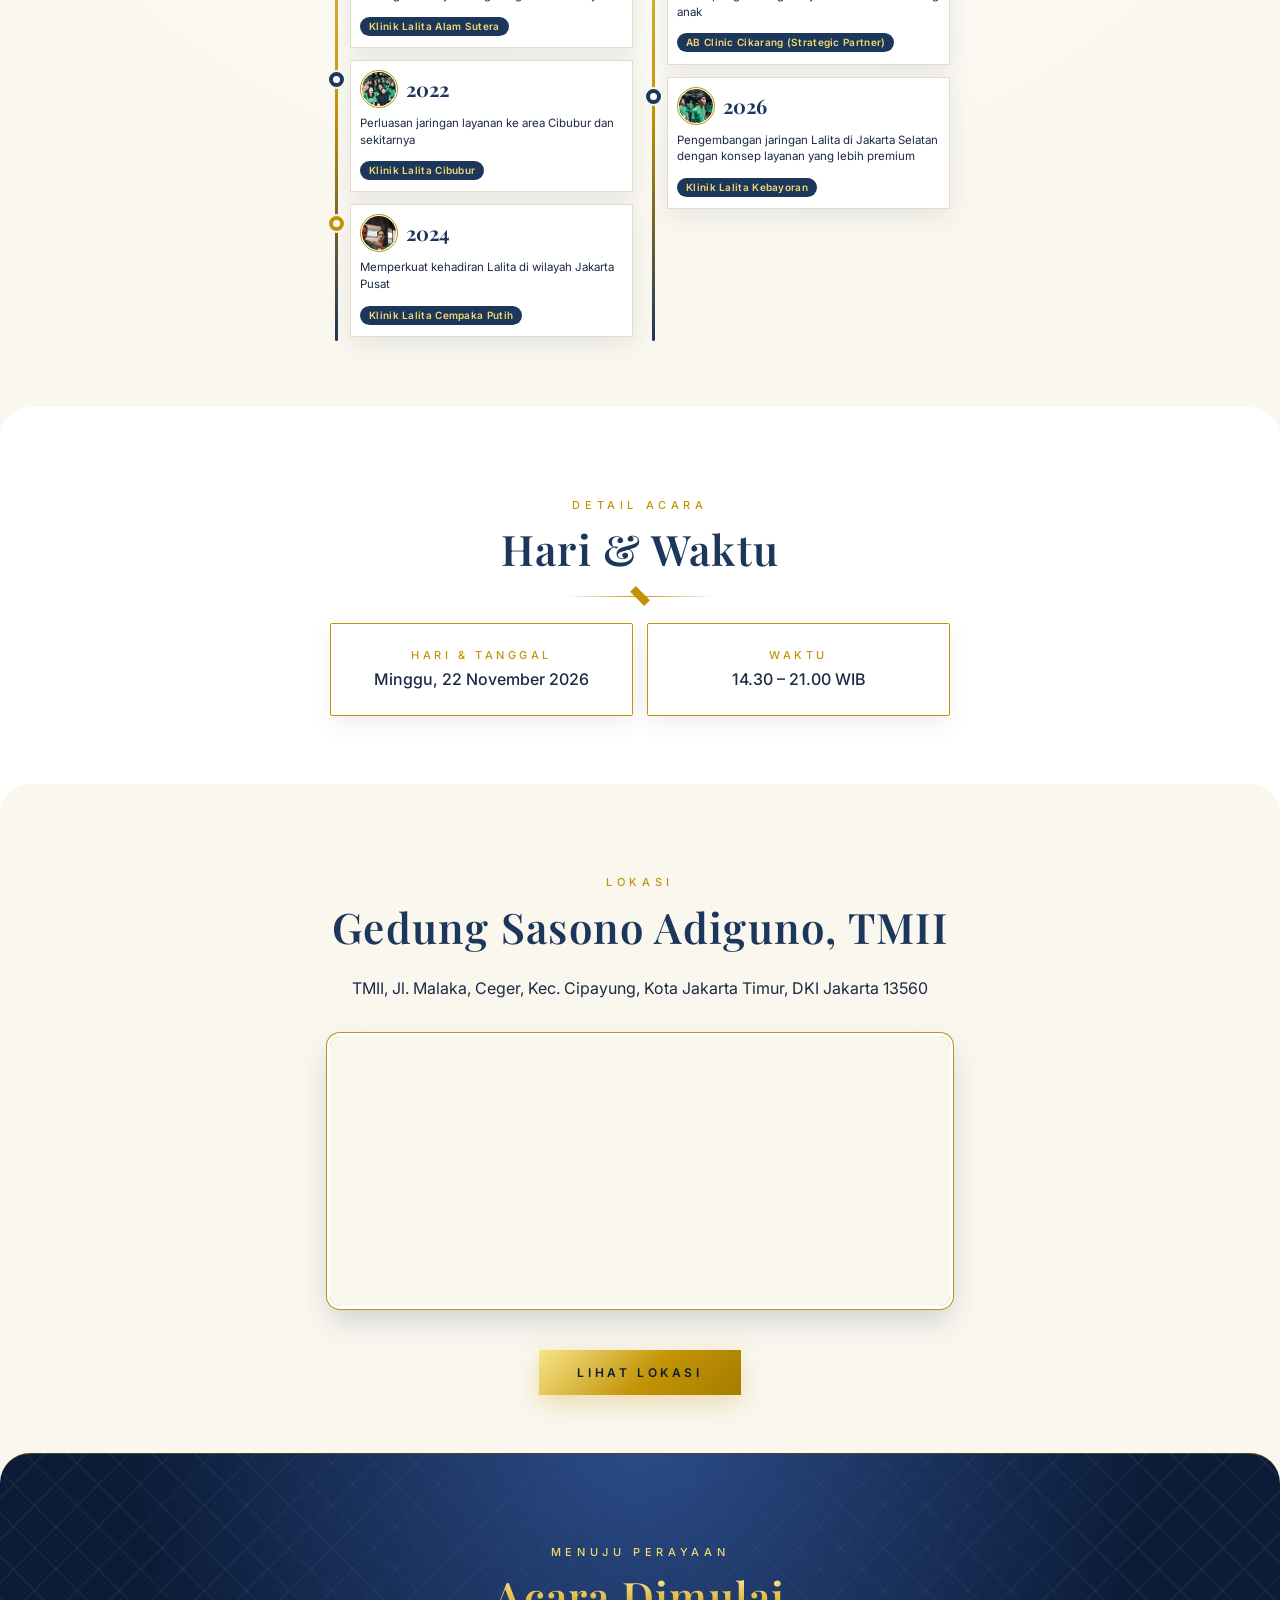
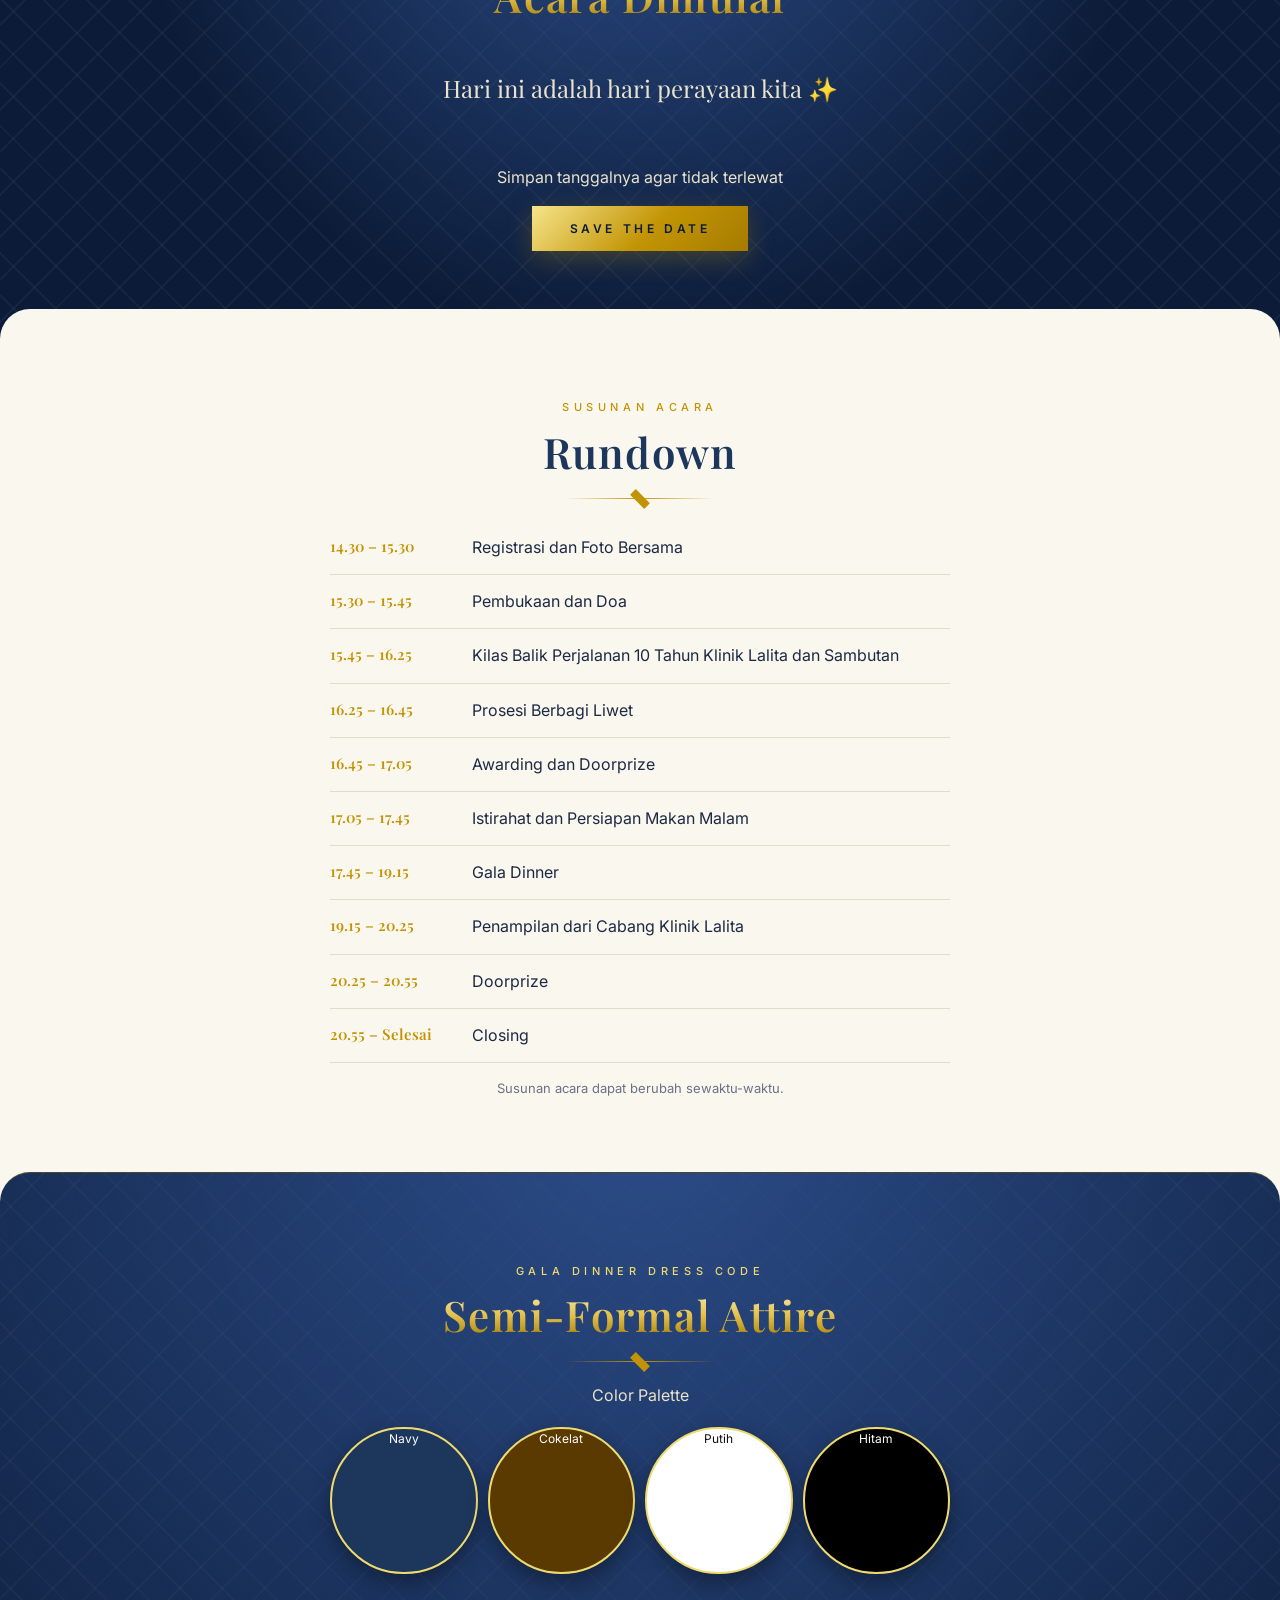
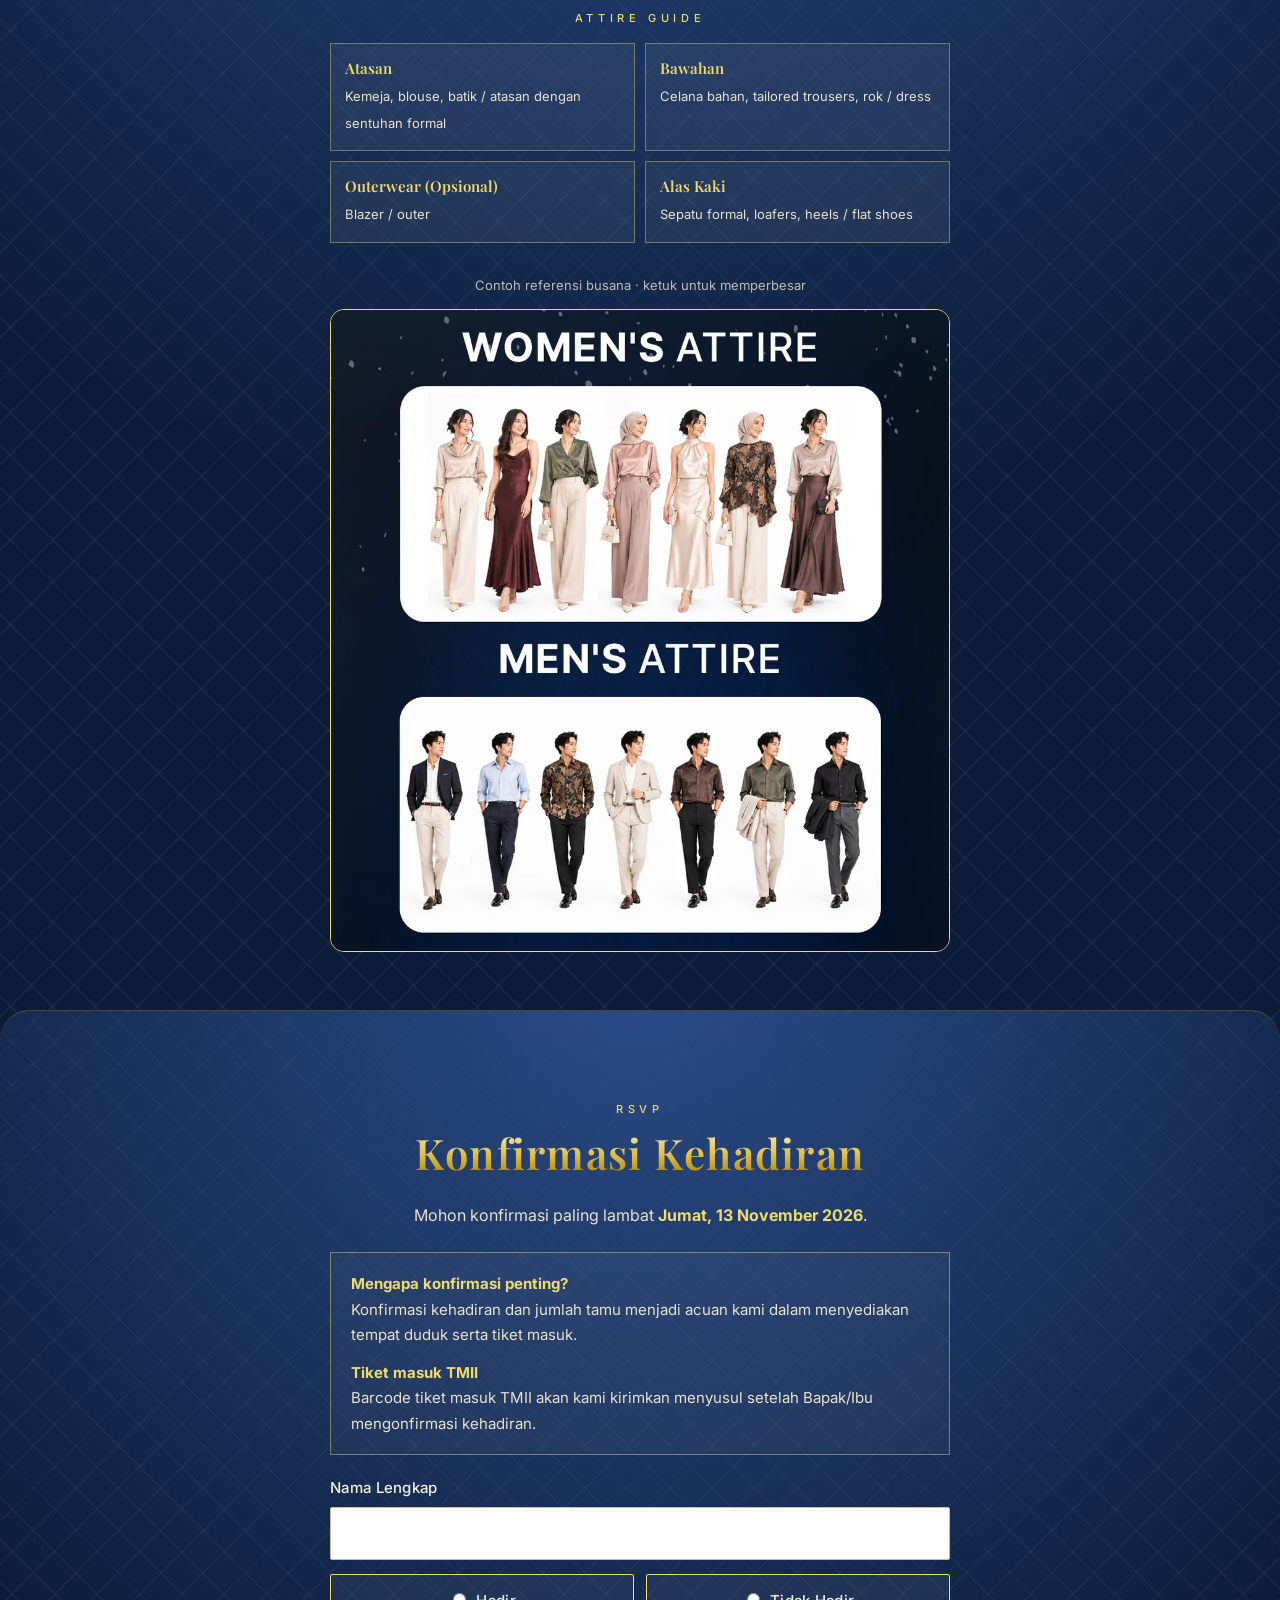
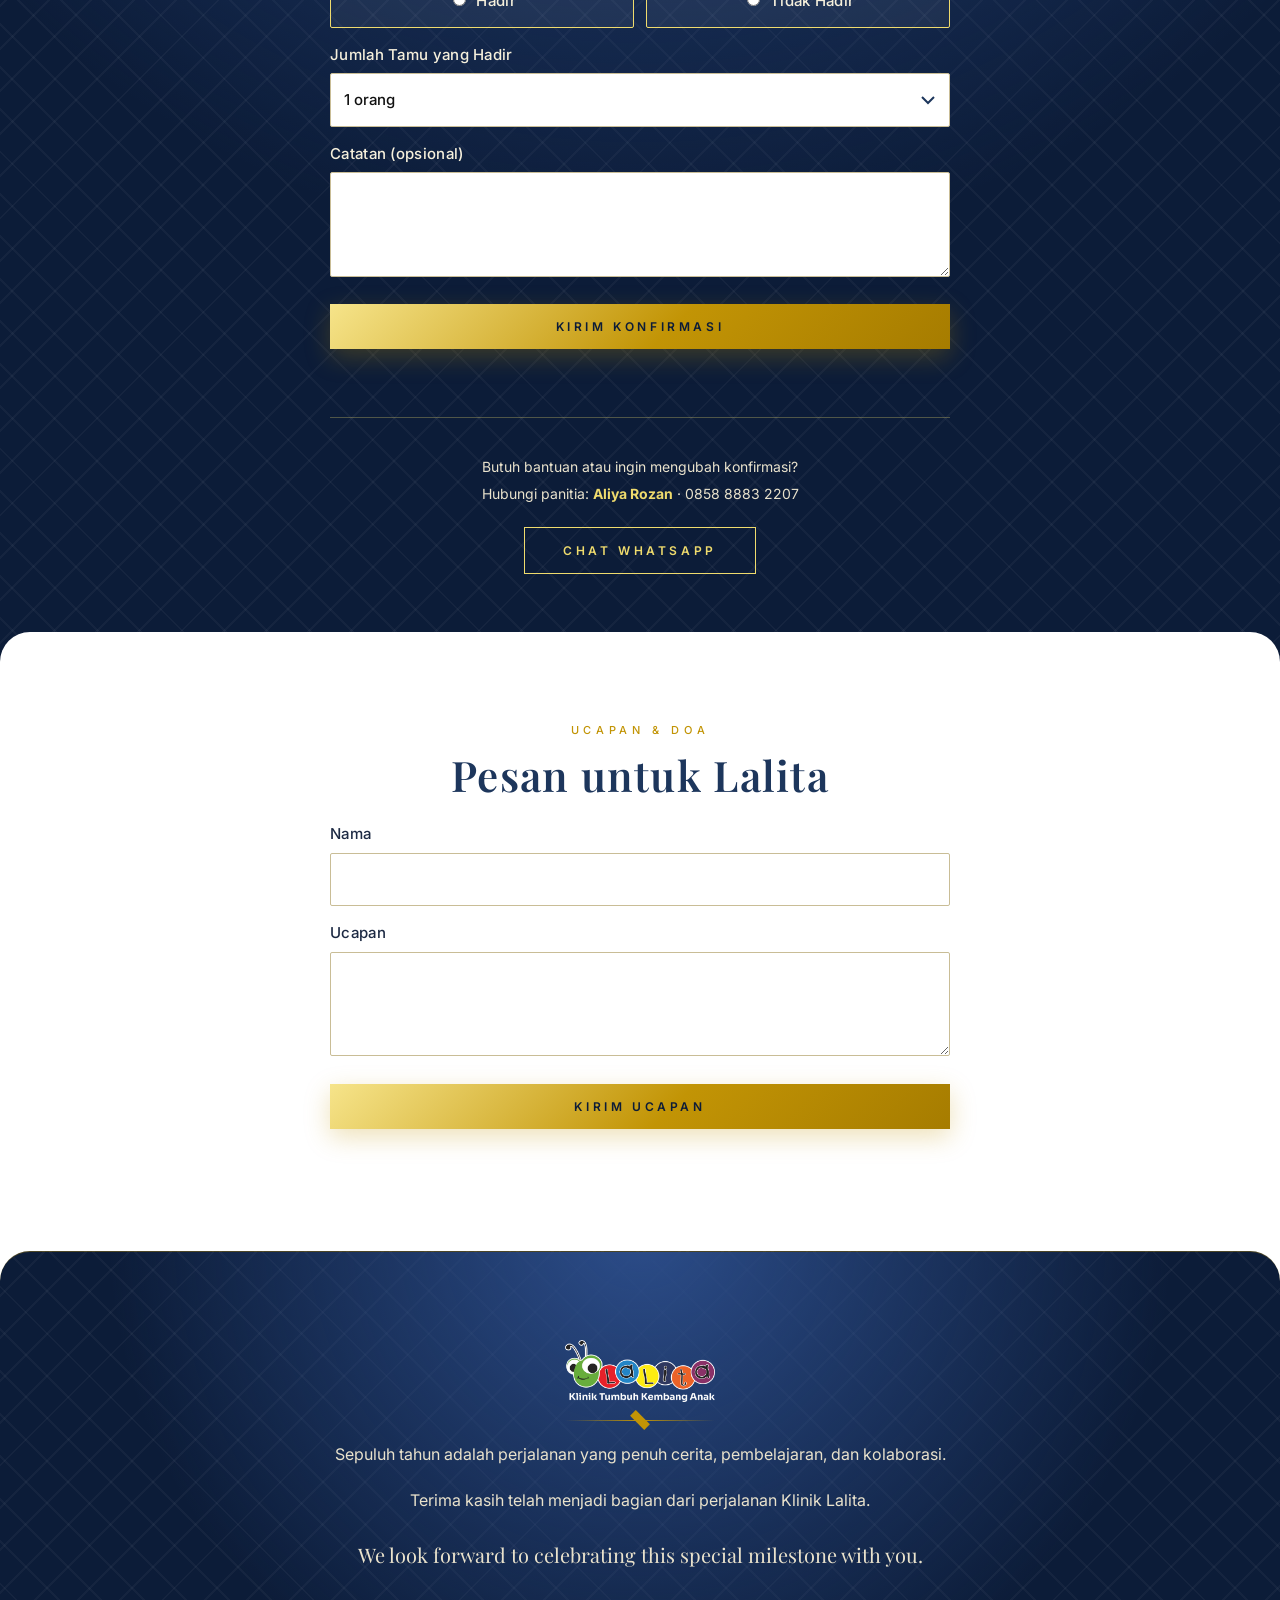
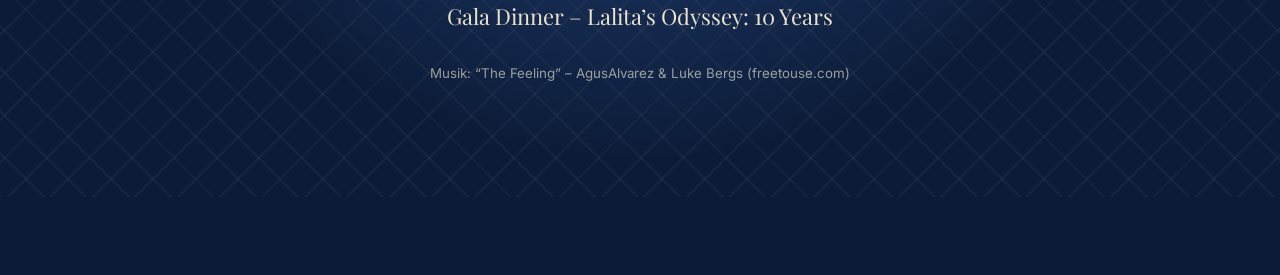
==== commit acc97629: "Add files via upload" ====
--- a/index.html
+++ b/index.html
@@ -26,7 +26,7 @@
 </div>
 
 <section class="dk"><div class="w rv">
-  <div class="kop"><img src="logo-lalita.png" width="118" alt="Klinik Lalita"><p class="eb gl" style="margin-top:16px">Invitation</p><h2 class="sf kt">GALA DINNER</h2><img src="logo-odyssey.png" width="250" alt="Lalita’s Odyssey – A Decade of Journey and Beyond"><div class="ten sf" style="font-size:84px">10</div><p class="eb yrs gl">Years</p></div><div class="kline"></div>
+  <div class="kop"><div class="logos"><img src="logo-lalita.png" style="height:32px" alt="Klinik Lalita"><span class="vl"></span><img src="logo-odyssey.png" style="height:46px" alt="Lalita’s Odyssey – A Decade of Journey and Beyond"><span class="vl"></span><div class="y10"><b class="sf">10</b><small>YEARS</small></div></div><p class="eb gl" style="margin-top:22px">Invitation</p><h2 class="sf kt">GALA DINNER</h2></div><div class="kline"></div>
   <p class="eb gl">Kepada Yth.</p><h2 class="gname sf"></h2><div class="rule"></div>
   <p>Dengan hormat,</p>
   <p>Dalam rangka merayakan perjalanan satu dekade Klinik Lalita, kami dengan penuh sukacita mengundang Bapak/Ibu untuk hadir dalam acara:</p>
@@ -39,12 +39,7 @@
 <section id="journey"><div class="w rv">
   <p class="eb">Perjalanan Kita</p><h2 class="sf navy">Our Growth Journey</h2><div class="rule"></div>
   <p>Perjalanan Lalita dimulai dari satu klinik di Bekasi. Seiring meningkatnya kebutuhan keluarga terhadap layanan tumbuh kembang anak, Lalita secara bertahap memperluas jangkauan melalui pembukaan klinik baru dan kolaborasi strategis.</p>
-  <div class="gj"><div class="gi"><div class="gc"><img loading="lazy" src="jr1.webp" alt=""><div><div class="gy sf">2016</div><p>Awal perjalanan Lalita dalam menghadirkan layanan tumbuh kembang anak</p><em>Klinik Lalita Bekasi</em></div></div></div><div class="gi"><div class="gc"><img loading="lazy" src="jr2.webp" alt=""><div><div class="gy sf">2019</div><p>Ekspansi pertama Lalita untuk menjangkau keluarga di wilayah Tangerang dan sekitarnya</p><em>Klinik Lalita Alam Sutera</em></div></div></div><div class="gi"><div class="gc"><img loading="lazy" src="jr3.webp" alt=""><div><div class="gy sf">2022</div><p>Perluasan jaringan layanan ke area Cibubur dan sekitarnya</p><em>Klinik Lalita Cibubur</em></div></div></div><div class="gi"><div class="gc"><img loading="lazy" src="jr4.webp" alt=""><div><div class="gy sf">2024</div><p>Memperkuat kehadiran Lalita di wilayah Jakarta Pusat</p><em>Klinik Lalita Cempaka Putih</em></div></div></div><div class="gi"><div class="gc"><img loading="lazy" src="jr5.webp" alt=""><div><div class="gy sf">2026</div><p>Langkah ekspansi Lalita di luar Jabodetabek untuk menjangkau lebih banyak keluarga</p><em>Klinik Lalita Lampung</em></div></div></div><div class="gi"><div class="gc"><img loading="lazy" src="jr6.webp" alt=""><div><div class="gy sf">2026</div><p>Kolaborasi strategis bersama RS Karya Medika dalam pengembangan layanan tumbuh kembang anak</p><em>AB Clinic Cikarang (Strategic Partner)</em></div></div></div><div class="gi"><div class="gc"><img loading="lazy" src="jr7.webp" alt=""><div><div class="gy sf">2026</div><p>Pengembangan jaringan Lalita di Jakarta Selatan dengan konsep layanan yang lebih premium</p><em>Klinik Lalita Kebayoran</em></div></div></div></div><div id="gal" style="display:none"></div>
-</div></section>
-
-<section class="dk" id="cd"><div class="w rv">
-  <p class="eb gl">Menuju Perayaan</p><h2 class="sf" id="cdt">Hitung Mundur</h2><div class="cds" id="cds"></div>
-  <p style="margin:26px 0 0">Simpan tanggalnya agar tidak terlewat</p><a class="btn" id="cal3" target="_blank" rel="noopener">Save the Date</a>
+  <div class="gj"><div class="gcol"><div class="gh">2016 – 2024</div><div class="gi"><div class="gc"><div class="gt"><img loading="lazy" src="jr1.webp" alt=""><span class="gy sf">2016</span></div><p>Awal perjalanan Lalita dalam menghadirkan layanan tumbuh kembang anak</p><em>Klinik Lalita Bekasi</em></div></div><div class="gi"><div class="gc"><div class="gt"><img loading="lazy" src="jr2.webp" alt=""><span class="gy sf">2019</span></div><p>Ekspansi pertama Lalita untuk menjangkau keluarga di wilayah Tangerang dan sekitarnya</p><em>Klinik Lalita Alam Sutera</em></div></div><div class="gi"><div class="gc"><div class="gt"><img loading="lazy" src="jr3.webp" alt=""><span class="gy sf">2022</span></div><p>Perluasan jaringan layanan ke area Cibubur dan sekitarnya</p><em>Klinik Lalita Cibubur</em></div></div><div class="gi"><div class="gc"><div class="gt"><img loading="lazy" src="jr4.webp" alt=""><span class="gy sf">2024</span></div><p>Memperkuat kehadiran Lalita di wilayah Jakarta Pusat</p><em>Klinik Lalita Cempaka Putih</em></div></div></div><div class="gcol"><div class="gh">2026</div><div class="gi"><div class="gc"><div class="gt"><img loading="lazy" src="jr5.webp" alt=""><span class="gy sf">2026</span></div><p>Langkah ekspansi Lalita di luar Jabodetabek untuk menjangkau lebih banyak keluarga</p><em>Klinik Lalita Lampung</em></div></div><div class="gi"><div class="gc"><div class="gt"><img loading="lazy" src="jr6.webp" alt=""><span class="gy sf">2026</span></div><p>Kolaborasi strategis bersama RS Karya Medika dalam pengembangan layanan tumbuh kembang anak</p><em>AB Clinic Cikarang (Strategic Partner)</em></div></div><div class="gi"><div class="gc"><div class="gt"><img loading="lazy" src="jr7.webp" alt=""><span class="gy sf">2026</span></div><p>Pengembangan jaringan Lalita di Jakarta Selatan dengan konsep layanan yang lebih premium</p><em>Klinik Lalita Kebayoran</em></div></div></div></div><div id="gal" style="display:none"></div>
 </div></section>
 
 <section id="detail" style="background:#fff"><div class="w rv">
@@ -52,7 +47,18 @@
   <div class="grid">
     <a class="it" id="cal" target="_blank" rel="noopener"><i>Hari &amp; Tanggal</i><span data-c="dateText"></span></a>
     <a class="it" id="cal2" target="_blank" rel="noopener"><i>Waktu</i><span data-c="timeText"></span></a>
-  </div><p style="font-size:13px;color:#6b7285">Ketuk tanggal atau waktu untuk menambahkan ke Google Calendar.</p>
+  </div>
+</div></section>
+
+<section id="venue"><div class="w rv">
+  <p class="eb">Lokasi</p><h2 class="sf navy" data-c="venue"></h2><p data-c="address"></p>
+  <iframe id="map" title="Peta lokasi" loading="lazy" referrerpolicy="no-referrer-when-downgrade"></iframe>
+  <a class="btn" id="maps" target="_blank" rel="noopener">Lihat Lokasi</a>
+</div></section>
+
+<section class="dk" id="cd"><div class="w rv">
+  <p class="eb gl">Menuju Perayaan</p><h2 class="sf" id="cdt">Hitung Mundur</h2><div class="cds" id="cds"></div>
+  <p style="margin:26px 0 0">Simpan tanggalnya agar tidak terlewat</p><a class="btn" id="cal3" target="_blank" rel="noopener">Save the Date</a>
 </div></section>
 
 <section id="rundown"><div class="w rv">
@@ -73,16 +79,12 @@
 </div></section>
 
 <section class="dk" id="dress"><div class="w rv">
-  <p class="eb gl">Gala Dinner Dress Code</p><h2 class="sf" data-c="dressCode"></h2>
+  <p class="eb gl">Gala Dinner Dress Code</p><h2 class="sf" data-c="dressCode"></h2><div class="rule"></div>
   <p>Color Palette</p><div class="sw" id="sw"></div>
-  <div class="two"><div><h3 class="sf gl">Pria</h3><ul id="men"></ul></div><div><h3 class="sf gl">Wanita</h3><ul id="women"></ul></div></div>
-  <p style="margin:26px 0 0;font-size:13px;opacity:.8">Contoh referensi busana (ilustrasi)</p><div class="fits"><div class="fit"><svg viewBox="0 0 100 140"><g stroke="#efdb6d" stroke-opacity=".55" stroke-width="1"><path d="M32 74h36l5 62H55l-5-44-5 44H27z" fill="#000"/><path d="M28 22l22 8 22-8 10 14-6 40H24l-6-40z" fill="#1d365c"/><path d="M50 30l-9 14 9 32 9-32z" fill="#fff"/></g><path d="M50 44v32" stroke="#c29405" stroke-width="1.5"/></svg><small>Pria · Blazer navy, kemeja putih, celana hitam</small></div><div class="fit"><svg viewBox="0 0 100 140"><g stroke="#efdb6d" stroke-opacity=".55" stroke-width="1"><path d="M31 76h38l5 60H55l-5-42-5 42H26z" fill="#1d365c"/><path d="M28 20l22 7 22-7 10 14-7 44H25l-7-44z" fill="#5a3a00"/></g><path d="M42 21l8 14 8-14" fill="none" stroke="#efdb6d" stroke-width="2"/></svg><small>Pria · Kemeja cokelat, celana navy</small></div><div class="fit"><svg viewBox="0 0 100 140"><g stroke="#efdb6d" stroke-opacity=".55" stroke-width="1"><path d="M41 16h18l3 22-5 8 17 90H26l17-90-5-8z" fill="#5a3a00"/></g><path d="M50 24l-6 110" stroke="#fff" stroke-opacity=".22" stroke-width="3"/><path d="M40 58h20" stroke="#efdb6d" stroke-width="2"/><path d="M42 16q8 10 16 0" fill="none" stroke="#efdb6d" stroke-width="2"/></svg><small>Wanita · Dress satin cokelat</small></div><div class="fit"><svg viewBox="0 0 100 140"><g stroke="#efdb6d" stroke-opacity=".55" stroke-width="1"><path d="M31 70h38l7 66H55l-5-48-5 48H24z" fill="#fff"/><path d="M30 20l20 8 20-8 9 14-7 36H28l-7-36z" fill="#1d365c"/></g><path d="M31 70h38" stroke="#c29405" stroke-width="2"/></svg><small>Wanita · Blus navy, celana putih</small></div></div>
-</div></section>
-
-<section id="venue"><div class="w rv">
-  <p class="eb">Lokasi</p><h2 class="sf navy" data-c="venue"></h2><p data-c="address"></p>
-  <iframe id="map" title="Peta lokasi" loading="lazy" referrerpolicy="no-referrer-when-downgrade"></iframe>
-  <a class="btn" id="maps" target="_blank" rel="noopener">Lihat Lokasi</a>
+  <p class="eb gl" style="margin-top:34px">Attire Guide</p><div class="ag"><div><b>Atasan</b><span>Kemeja, blouse, batik / atasan dengan sentuhan formal</span></div><div><b>Bawahan</b><span>Celana bahan, tailored trousers, rok / dress</span></div><div><b>Outerwear (Opsional)</b><span>Blazer / outer</span></div><div><b>Alas Kaki</b><span>Sepatu formal, loafers, heels / flat shoes</span></div></div>
+  <p style="margin:30px 0 0;font-size:13px;opacity:.8">Contoh referensi busana · ketuk untuk memperbesar</p>
+  <a href="attire.webp" target="_blank" rel="noopener"><img class="att" loading="lazy" src="attire.webp" alt="Contoh busana wanita dan pria"></a>
+  <div class="two" style="display:none"><div><ul id="men"></ul></div><div><ul id="women"></ul></div></div>
 </div></section>
 
 <section class="dk" id="rsvpS"><div class="w rv">
--- a/elegan.css
+++ b/elegan.css
@@ -92,3 +92,23 @@
 .fit{background:rgba(255,255,255,.06);border:1px solid rgba(239,219,109,.4);padding:14px 8px 12px}
 .fit svg{height:140px;width:auto;margin:auto;display:block}
 .fit small{display:block;margin-top:10px;font-size:12px;line-height:1.45;color:#e9e2cc}
+
+
+/* ===== Revisi 3 ===== */
+.logos{display:flex;align-items:center;justify-content:center;gap:12px}.logos img{width:auto;margin:0;max-width:none}
+.vl{width:1px;height:34px;background:rgba(194,148,5,.65);flex:none}
+.y10{text-align:center;line-height:1}.y10 b{display:block;font-size:36px;font-weight:700;background:linear-gradient(180deg,#fbefb0,#e2bf4a 55%,#a67c00);-webkit-background-clip:text;background-clip:text;color:transparent}
+.y10 small{display:block;font-size:8px;letter-spacing:.32em;color:var(--gl);margin-top:3px}
+/* Perjalanan dua kolom */
+.gj{display:grid;grid-template-columns:1fr 1fr;gap:14px;margin-top:26px;text-align:left}.gj:before{display:none}
+.gcol{position:relative}.gcol:before{content:"";position:absolute;left:5px;top:30px;bottom:8px;width:3px;border-radius:3px;background:linear-gradient(180deg,#f6e48a,#c29405 60%,#1d365c)}
+.gh{font:600 11px Inter,sans-serif;letter-spacing:.22em;color:var(--gold);padding-left:20px;margin-bottom:12px}
+.gi{padding:0 0 12px 20px}.gi:before{left:-1px;top:12px;width:15px;height:15px;border-width:4px;box-shadow:0 0 0 2px var(--ivory)}
+.gc{display:block;padding:9px}.gt{display:flex;align-items:center;gap:8px}
+.gc img{width:38px;height:38px;border-radius:50%;padding:1px}.gy{font-size:20px}
+.gc p{font-size:11.5px;line-height:1.45;margin:7px 0}.gc em{font-size:10px;line-height:1.5;padding:2px 9px}
+/* Dress code */
+.ag{display:grid;grid-template-columns:1fr 1fr;gap:10px;margin-top:14px;text-align:left}
+.ag div{background:rgba(255,255,255,.06);border:1px solid rgba(239,219,109,.4);padding:14px}
+.ag b{display:block;font:600 15px var(--serif);color:var(--gl);margin-bottom:4px}.ag span{font-size:13px;line-height:1.6;color:#e9e2cc}
+.att{width:100%;margin-top:12px;border:1px solid var(--gl);border-radius:14px}
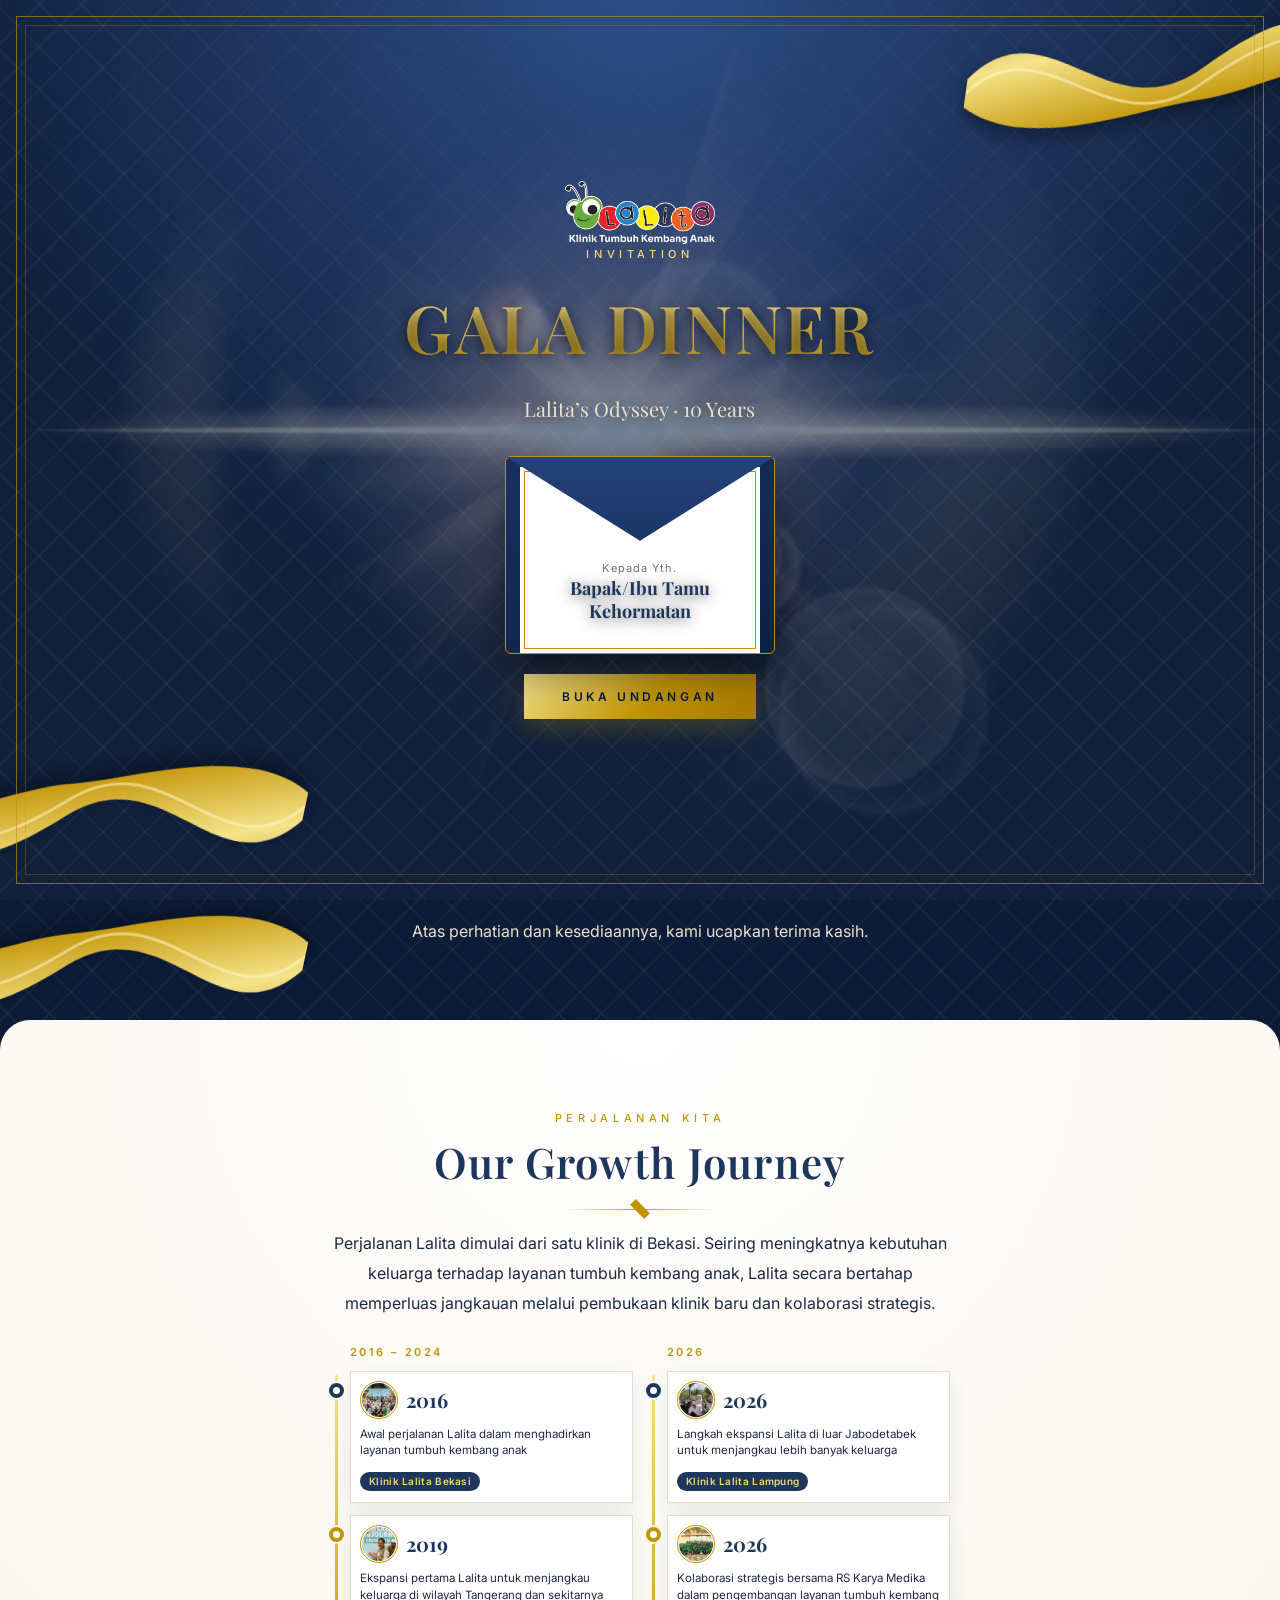
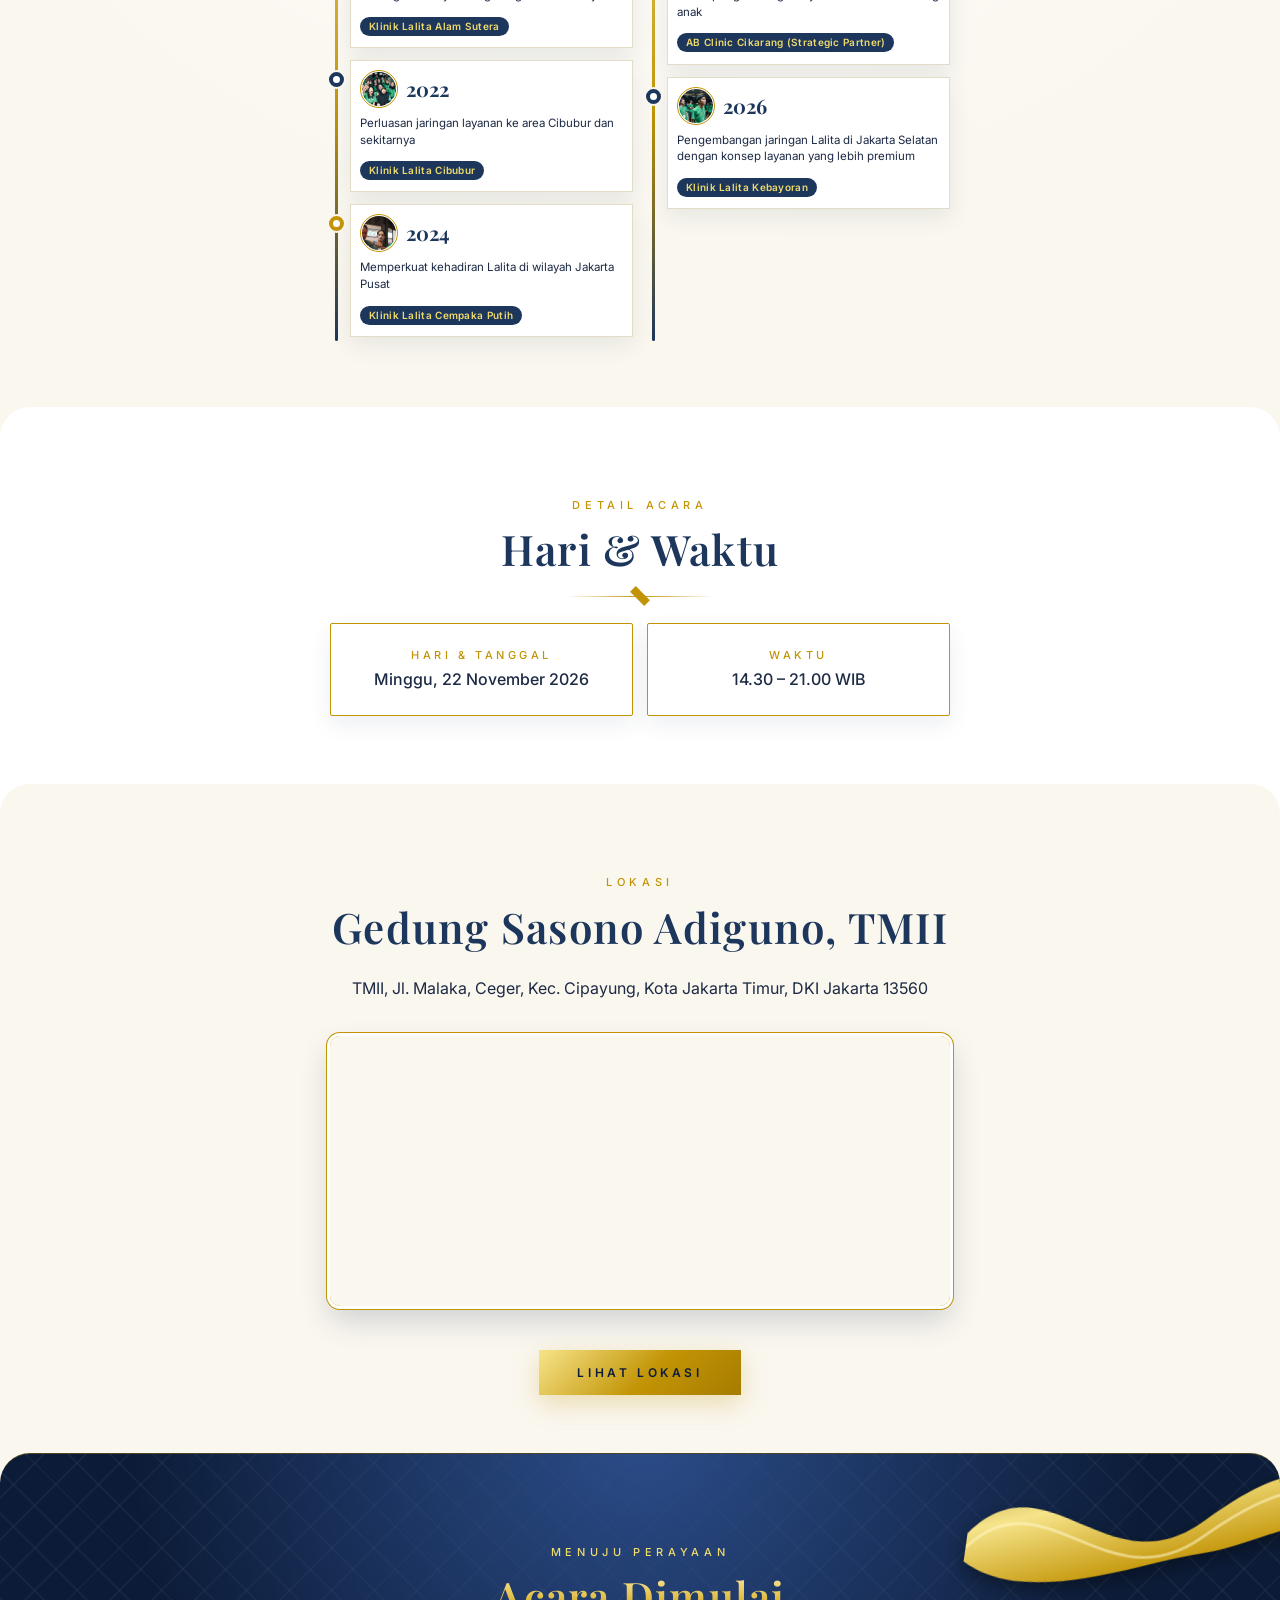
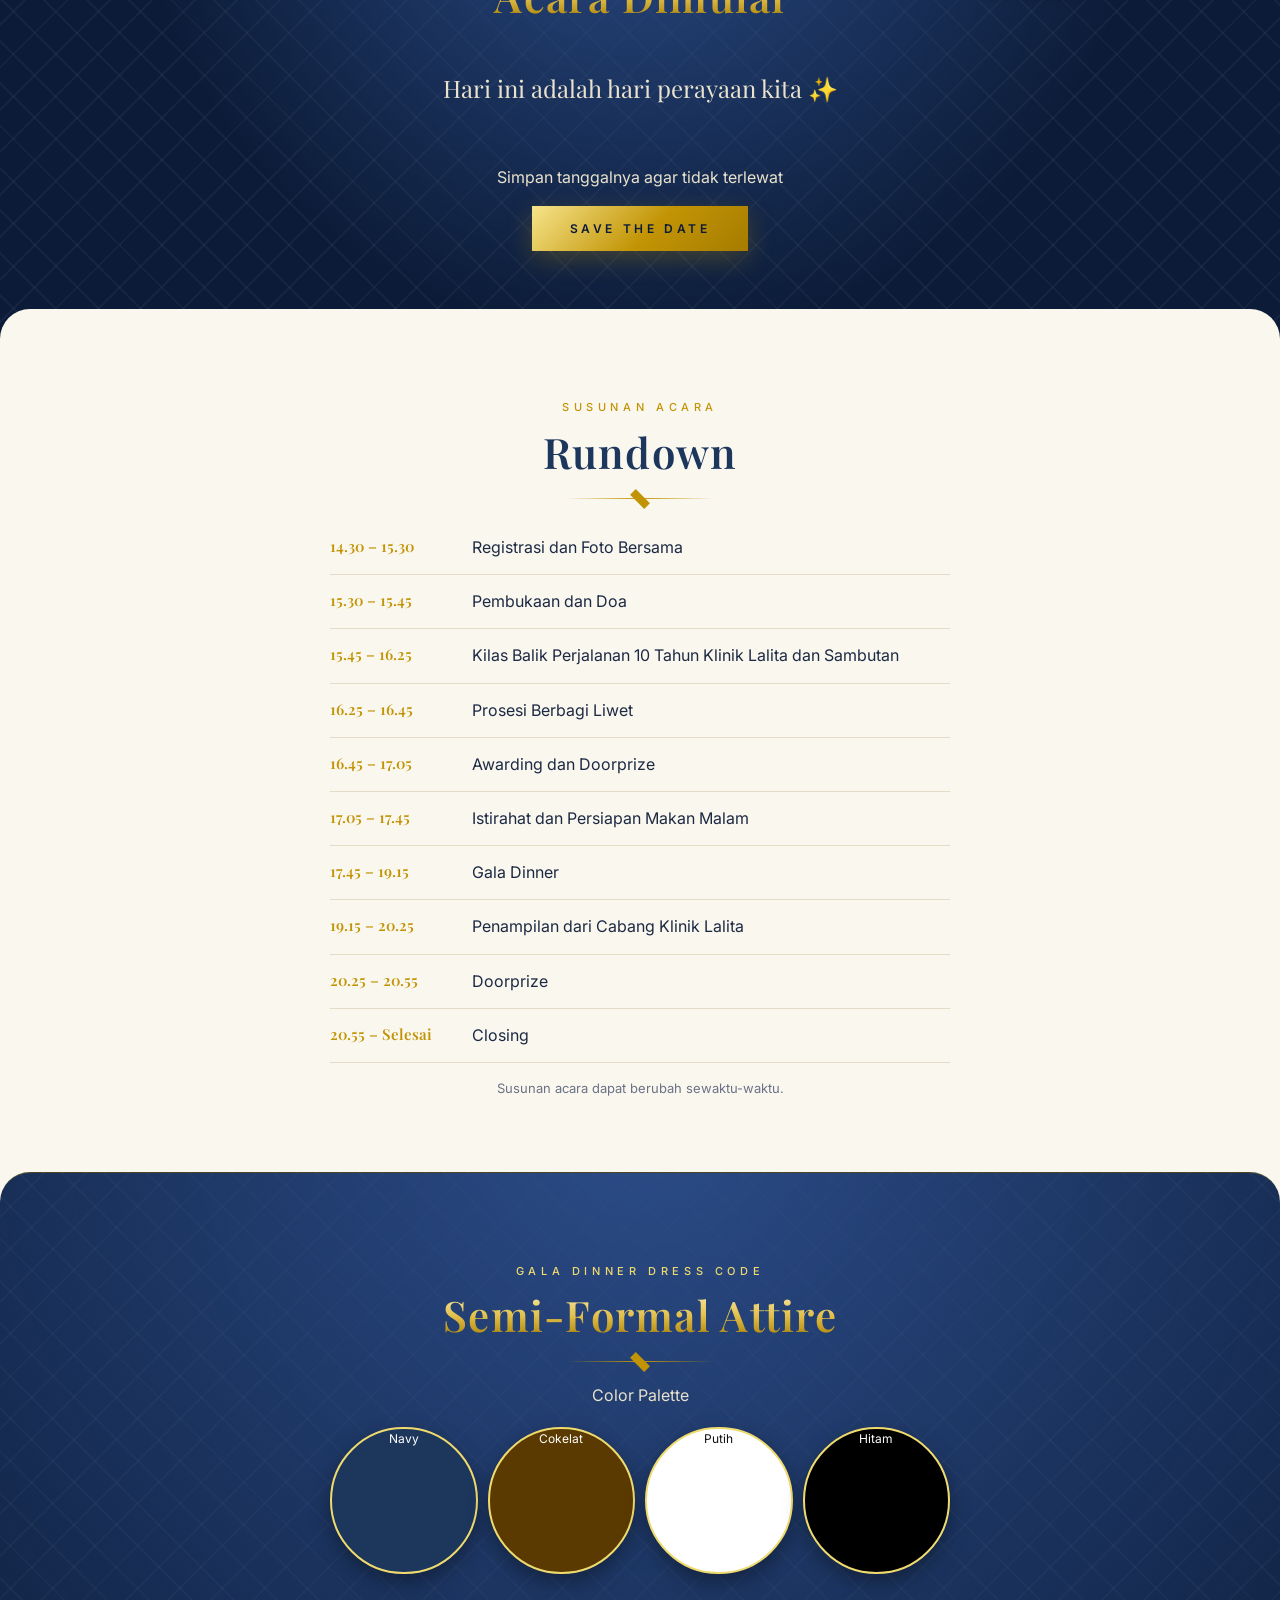
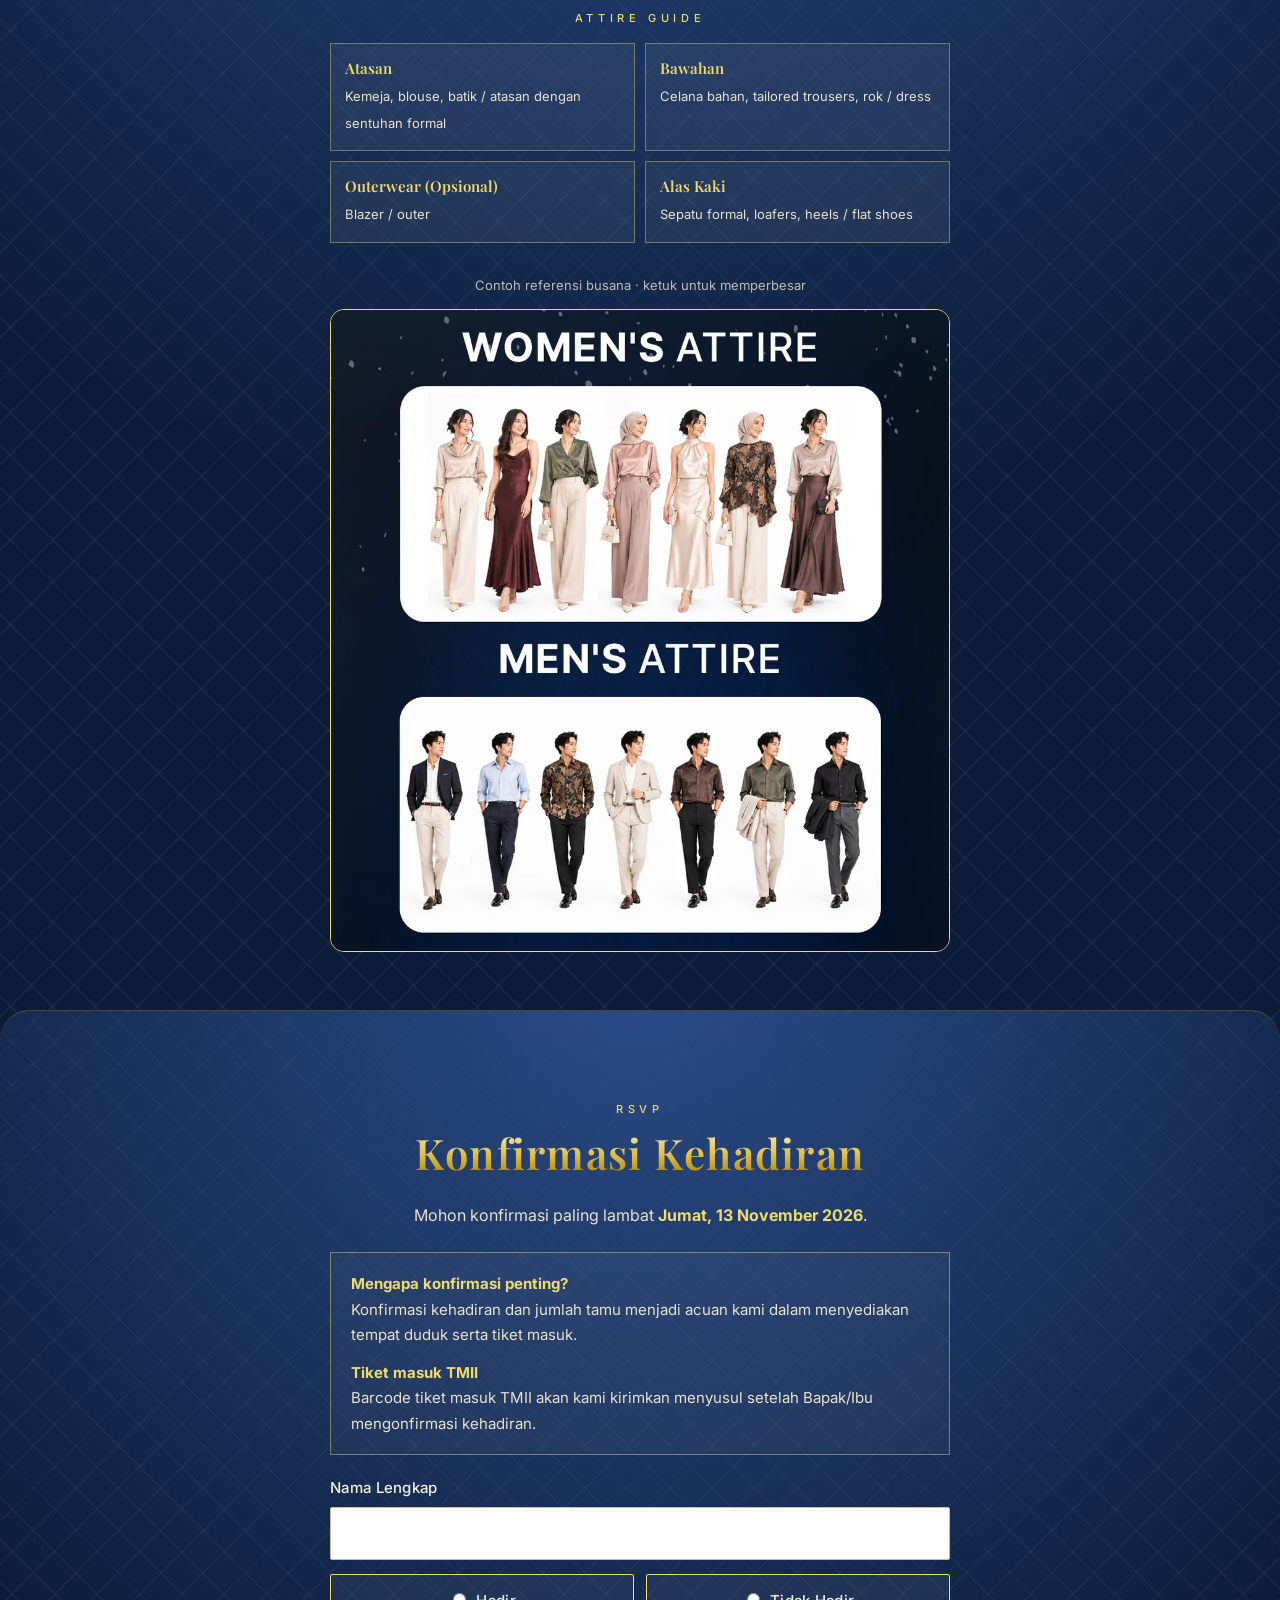
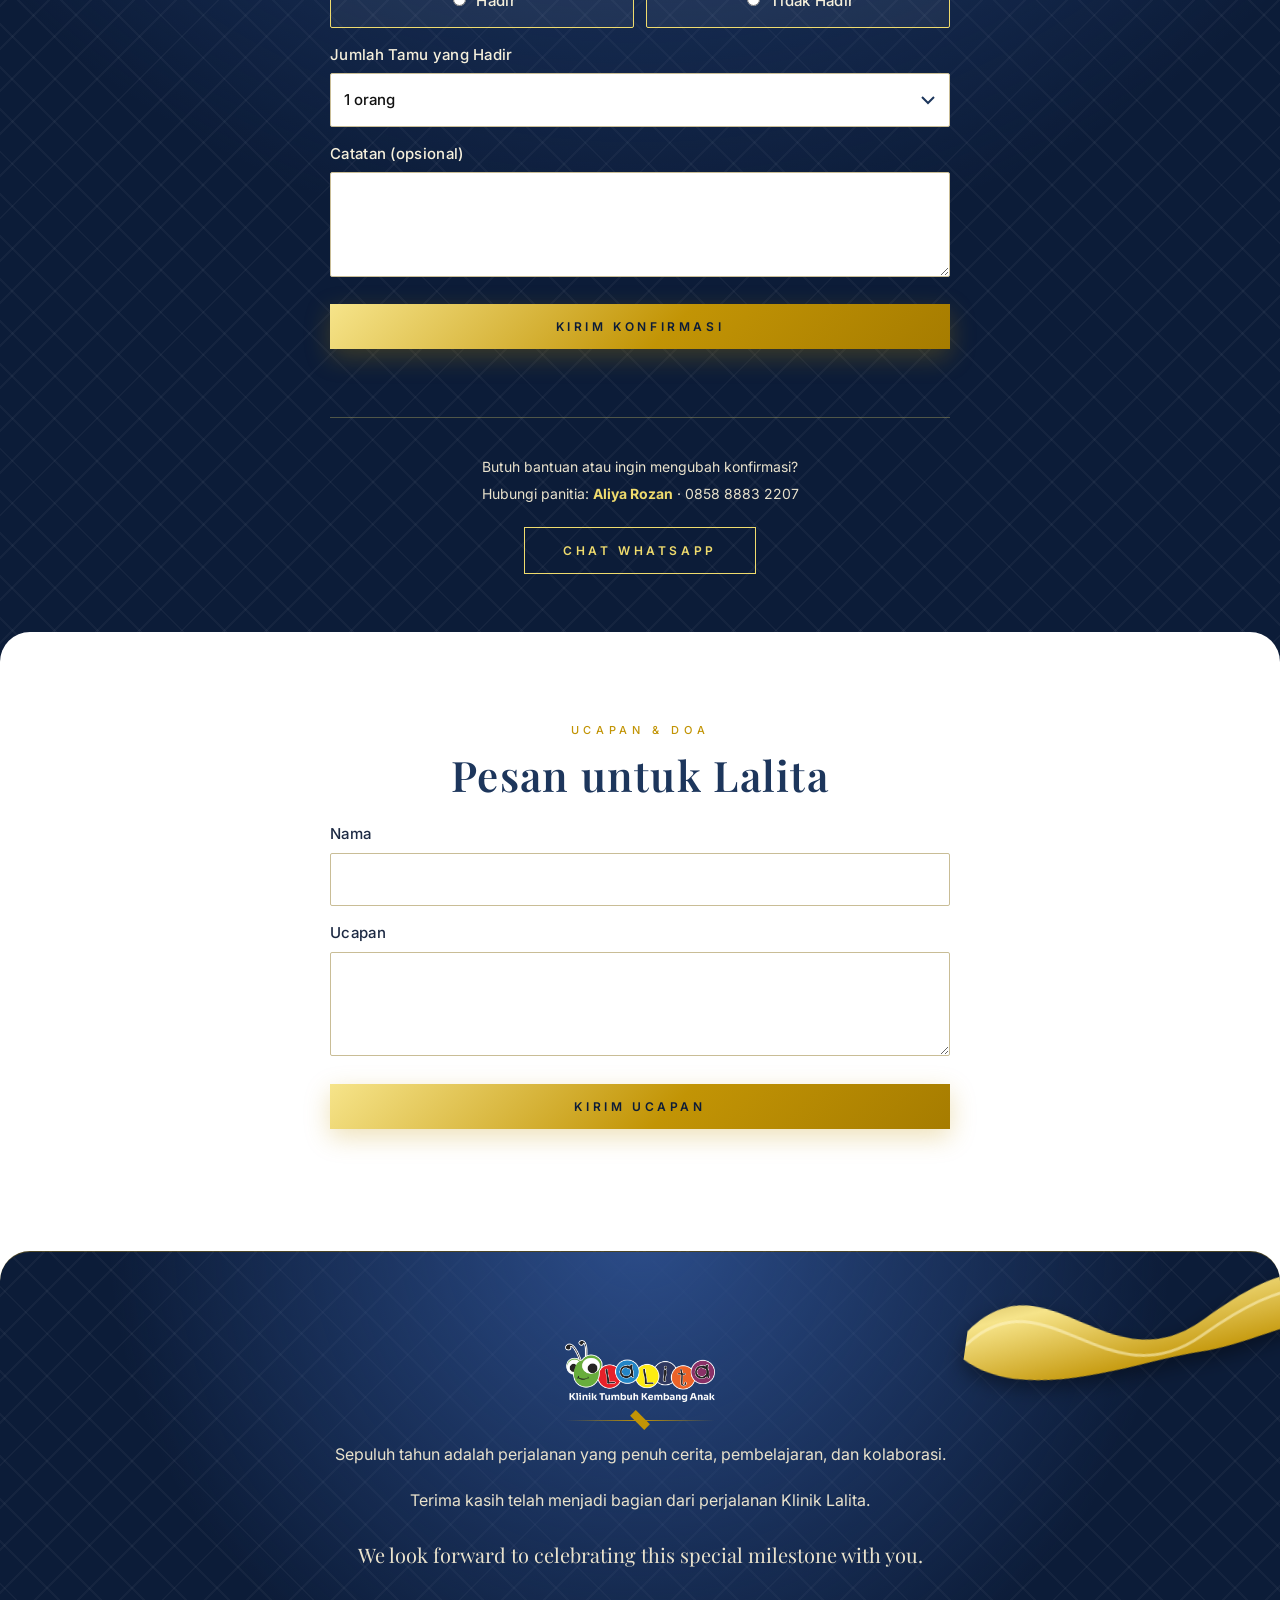
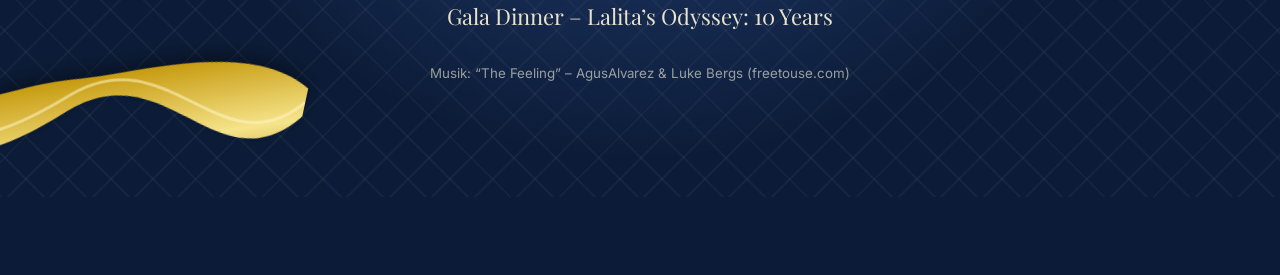
==== commit ffcc4559: "Add files via upload" ====
--- a/index.html
+++ b/index.html
@@ -13,8 +13,11 @@
 <link rel="stylesheet" href="style.css">
 <link rel="stylesheet" href="elegan.css">
 </head><body class="lock">
+<svg width="0" height="0" style="position:absolute" aria-hidden="true"><defs><linearGradient id="g" x1="0" x2="1" y1="0" y2="1"><stop offset="0" stop-color="#8a6600"/><stop offset=".35" stop-color="#f6e48a"/><stop offset=".65" stop-color="#c29405"/><stop offset="1" stop-color="#f1d870"/></linearGradient></defs>
+<symbol id="rb" viewBox="0 0 320 140"><path d="M0 96C58 20 124 128 196 58S292 6 320 26L320 50C292 30 244 72 196 86S58 152 0 120Z" fill="url(#g)"/><path d="M0 108C58 36 124 140 196 72S292 18 320 38" fill="none" stroke="#fff6c8" stroke-opacity=".55" stroke-width="2.5"/></symbol></svg>
+<div class="cf" id="cf"></div>
 <div id="cover" class="dk">
-  <img class="fl" src="flare.webp" alt="">
+  <img class="fl" src="flare.webp" alt=""><svg class="rib r1"><use href="#rb"/></svg><svg class="rib r2"><use href="#rb"/></svg>
   <div class="cw">
     <img src="logo-lalita.png" width="150" alt="Klinik Lalita">
     <p class="eb gl">Invitation</p>
@@ -25,7 +28,7 @@
   </div>
 </div>
 
-<section class="dk"><div class="w rv">
+<section class="dk"><svg class="rib r1"><use href="#rb"/></svg><svg class="rib r2"><use href="#rb"/></svg><div class="w rv">
   <div class="kop"><div class="logos"><img src="logo-lalita.png" style="height:32px" alt="Klinik Lalita"><span class="vl"></span><img src="logo-odyssey.png" style="height:46px" alt="Lalita’s Odyssey – A Decade of Journey and Beyond"><span class="vl"></span><div class="y10"><b class="sf">10</b><small>YEARS</small></div></div><p class="eb gl" style="margin-top:22px">Invitation</p><h2 class="sf kt">GALA DINNER</h2></div><div class="kline"></div>
   <p class="eb gl">Kepada Yth.</p><h2 class="gname sf"></h2><div class="rule"></div>
   <p>Dengan hormat,</p>
@@ -56,7 +59,7 @@
   <a class="btn" id="maps" target="_blank" rel="noopener">Lihat Lokasi</a>
 </div></section>
 
-<section class="dk" id="cd"><div class="w rv">
+<section class="dk" id="cd"><svg class="rib r1"><use href="#rb"/></svg><div class="w rv">
   <p class="eb gl">Menuju Perayaan</p><h2 class="sf" id="cdt">Hitung Mundur</h2><div class="cds" id="cds"></div>
   <p style="margin:26px 0 0">Simpan tanggalnya agar tidak terlewat</p><a class="btn" id="cal3" target="_blank" rel="noopener">Save the Date</a>
 </div></section>
@@ -113,7 +116,7 @@
   <div id="msgs"></div>
 </div></section>
 
-<section class="dk" id="end"><div class="w rv">
+<section class="dk" id="end"><svg class="rib r1"><use href="#rb"/></svg><svg class="rib r2"><use href="#rb"/></svg><div class="w rv">
   <img src="logo-lalita.png" width="150" alt="Klinik Lalita"><div class="rule"></div>
   <p>Sepuluh tahun adalah perjalanan yang penuh cerita, pembelajaran, dan kolaborasi.</p>
   <p>Terima kasih telah menjadi bagian dari perjalanan Klinik Lalita.</p>
@@ -126,4 +129,19 @@
 <audio id="au" loop preload="none" src="music.mp3"></audio>
 <script src="config.js"></script><script src="app.js"></script>
 <script>document.getElementById("cal3").href=document.getElementById("cal").href</script>
+<script>
+(function(){
+ var LOOP=false; /* true = kilauan terus muncul setelah undangan dibuka */
+ var $=function(i){return document.getElementById(i)},R=Math.random;
+ function mk(t,cls,css){var e=document.createElement(t);e.className=cls;e.style.cssText=css;return e}
+ function burst(){
+  var c=$('cf');c.innerHTML='';c.className='cf';
+  for(var i=0;i<26;i++){var a=R()*6.283,d=90+R()*190;c.appendChild(mk('b','bp','--dx:'+Math.cos(a)*d+'px;--dy:'+Math.sin(a)*d+'px;animation-delay:'+R()*.25+'s'))}
+  for(i=0;i<48;i++)c.appendChild(mk('i','pc','left:'+R()*100+'%;width:'+(4+R()*5)+'px;height:'+(6+R()*9)+'px;animation-duration:'+(6+R()*7)+'s;animation-delay:'+(.4+R()*3)+'s;background:'+(R()>.4?'#efdb6d':'#c29405')));
+  for(i=0;i<24;i++)c.appendChild(mk('s','st','left:'+R()*96+'%;top:'+R()*92+'%;animation-duration:'+(1.6+R()*1.8)+'s;animation-delay:'+R()*3+'s'));
+  if(!LOOP){setTimeout(function(){c.classList.add('fade')},8000);setTimeout(function(){c.innerHTML=''},11500)}
+ }
+ $('open').addEventListener('click',burst);
+})();
+</script>
 </body></html>
--- a/elegan.css
+++ b/elegan.css
@@ -112,3 +112,16 @@
 .ag div{background:rgba(255,255,255,.06);border:1px solid rgba(239,219,109,.4);padding:14px}
 .ag b{display:block;font:600 15px var(--serif);color:var(--gl);margin-bottom:4px}.ag span{font-size:13px;line-height:1.6;color:#e9e2cc}
 .att{width:100%;margin-top:12px;border:1px solid var(--gl);border-radius:14px}
+
+
+/* ===== Revisi 4: pita emas + kilauan saat undangan dibuka ===== */
+.rib{position:absolute;width:min(78vw,380px);height:auto;aspect-ratio:320/140;z-index:1;pointer-events:none;filter:drop-shadow(0 8px 10px rgba(0,0,0,.4))}
+.r1{top:-8px;right:-70px;transform:rotate(8deg)}.r2{bottom:6px;left:-80px;transform:rotate(-168deg)}
+.cf{position:fixed;inset:0;z-index:70;pointer-events:none;overflow:hidden;transition:opacity 3s}.cf.fade{opacity:0}
+.cf .pc{position:absolute;top:-20px;border-radius:2px;opacity:.9;animation:fall linear forwards}
+@keyframes fall{to{transform:translateY(112vh) rotate(540deg) translateX(30px)}}
+.cf .st{position:absolute;width:15px;height:15px;background:#fff3b0;clip-path:polygon(50% 0,60% 40%,100% 50%,60% 60%,50% 100%,40% 60%,0 50%,40% 40%);opacity:0;animation:tw 2s ease-in-out infinite}
+@keyframes tw{0%,100%{opacity:0;transform:scale(.2) rotate(0)}50%{opacity:1;transform:scale(1) rotate(45deg)}}
+.cf .bp{position:absolute;left:50%;top:46%;width:7px;height:7px;border-radius:50%;background:#efdb6d;box-shadow:0 0 10px #efdb6d;animation:bp 1.6s ease-out forwards}
+@keyframes bp{to{transform:translate(var(--dx),var(--dy)) scale(.2);opacity:0}}
+@media(prefers-reduced-motion:reduce){.cf{display:none}}
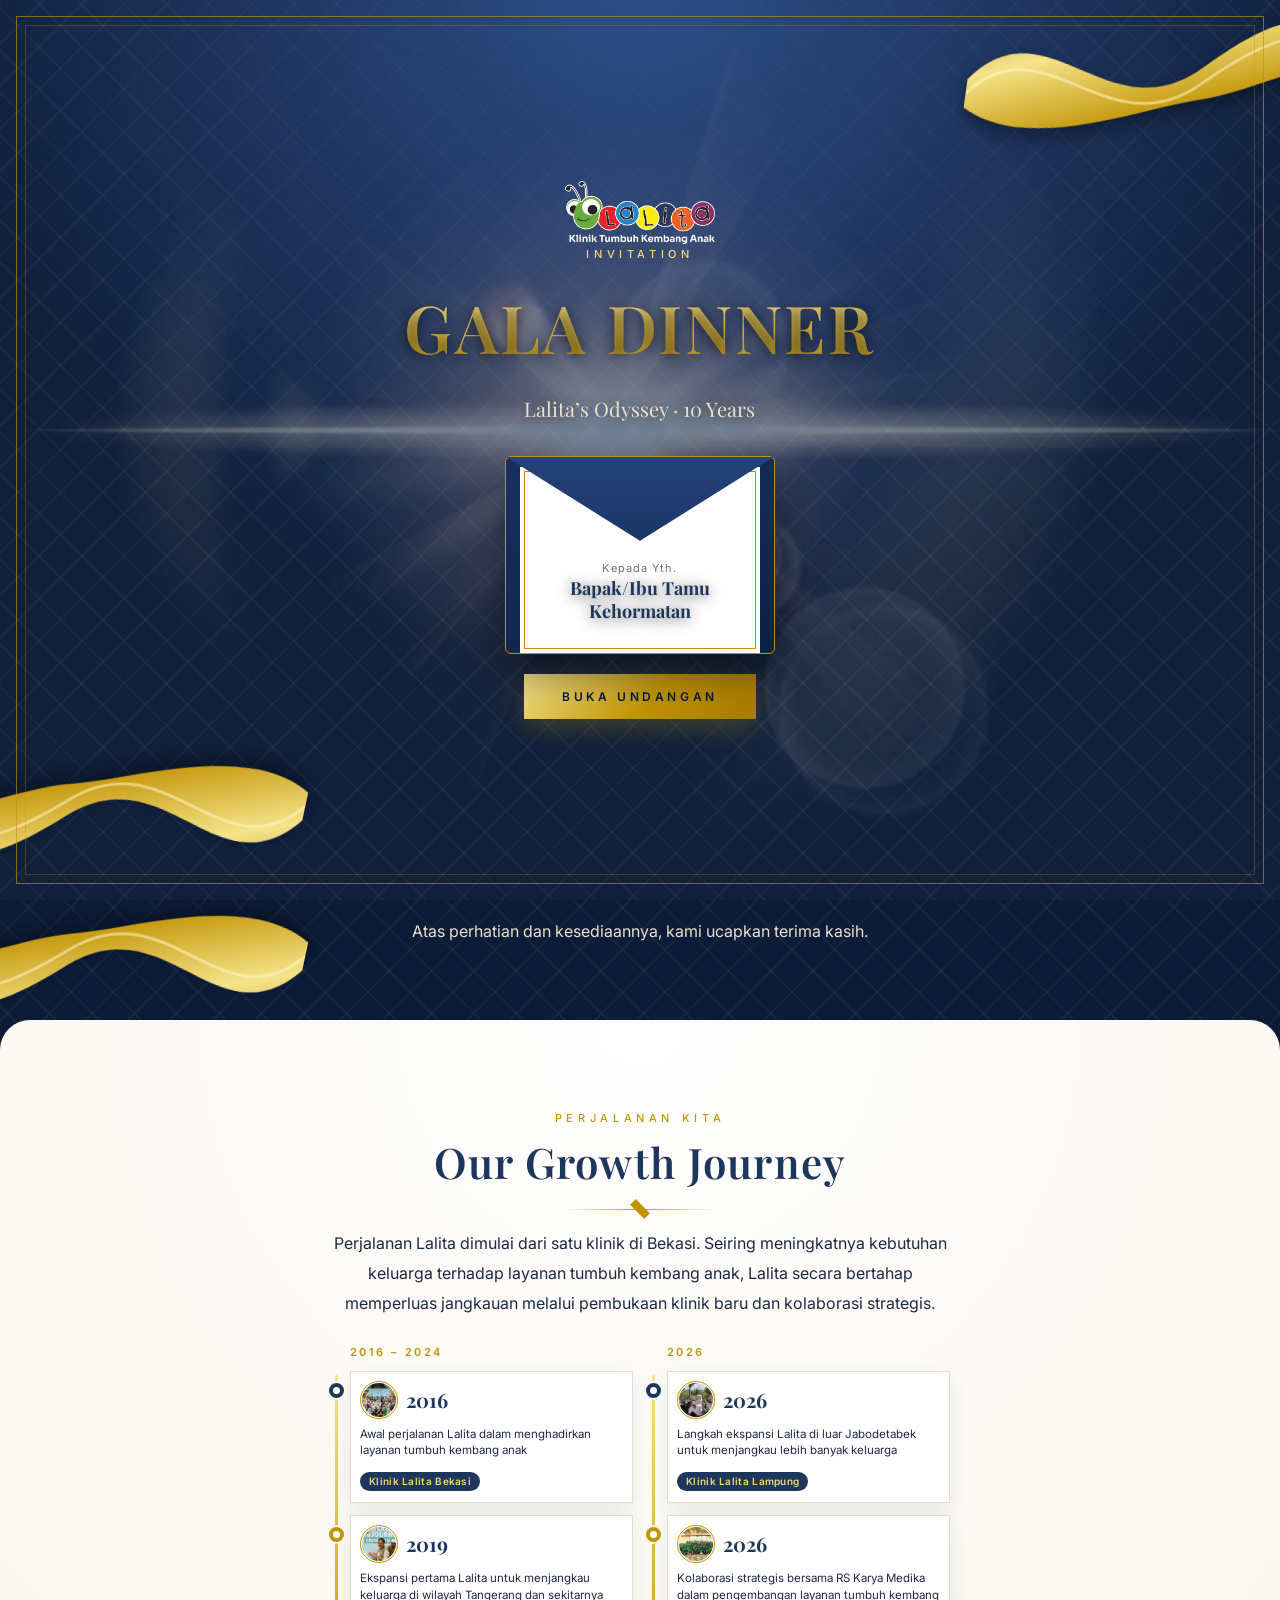
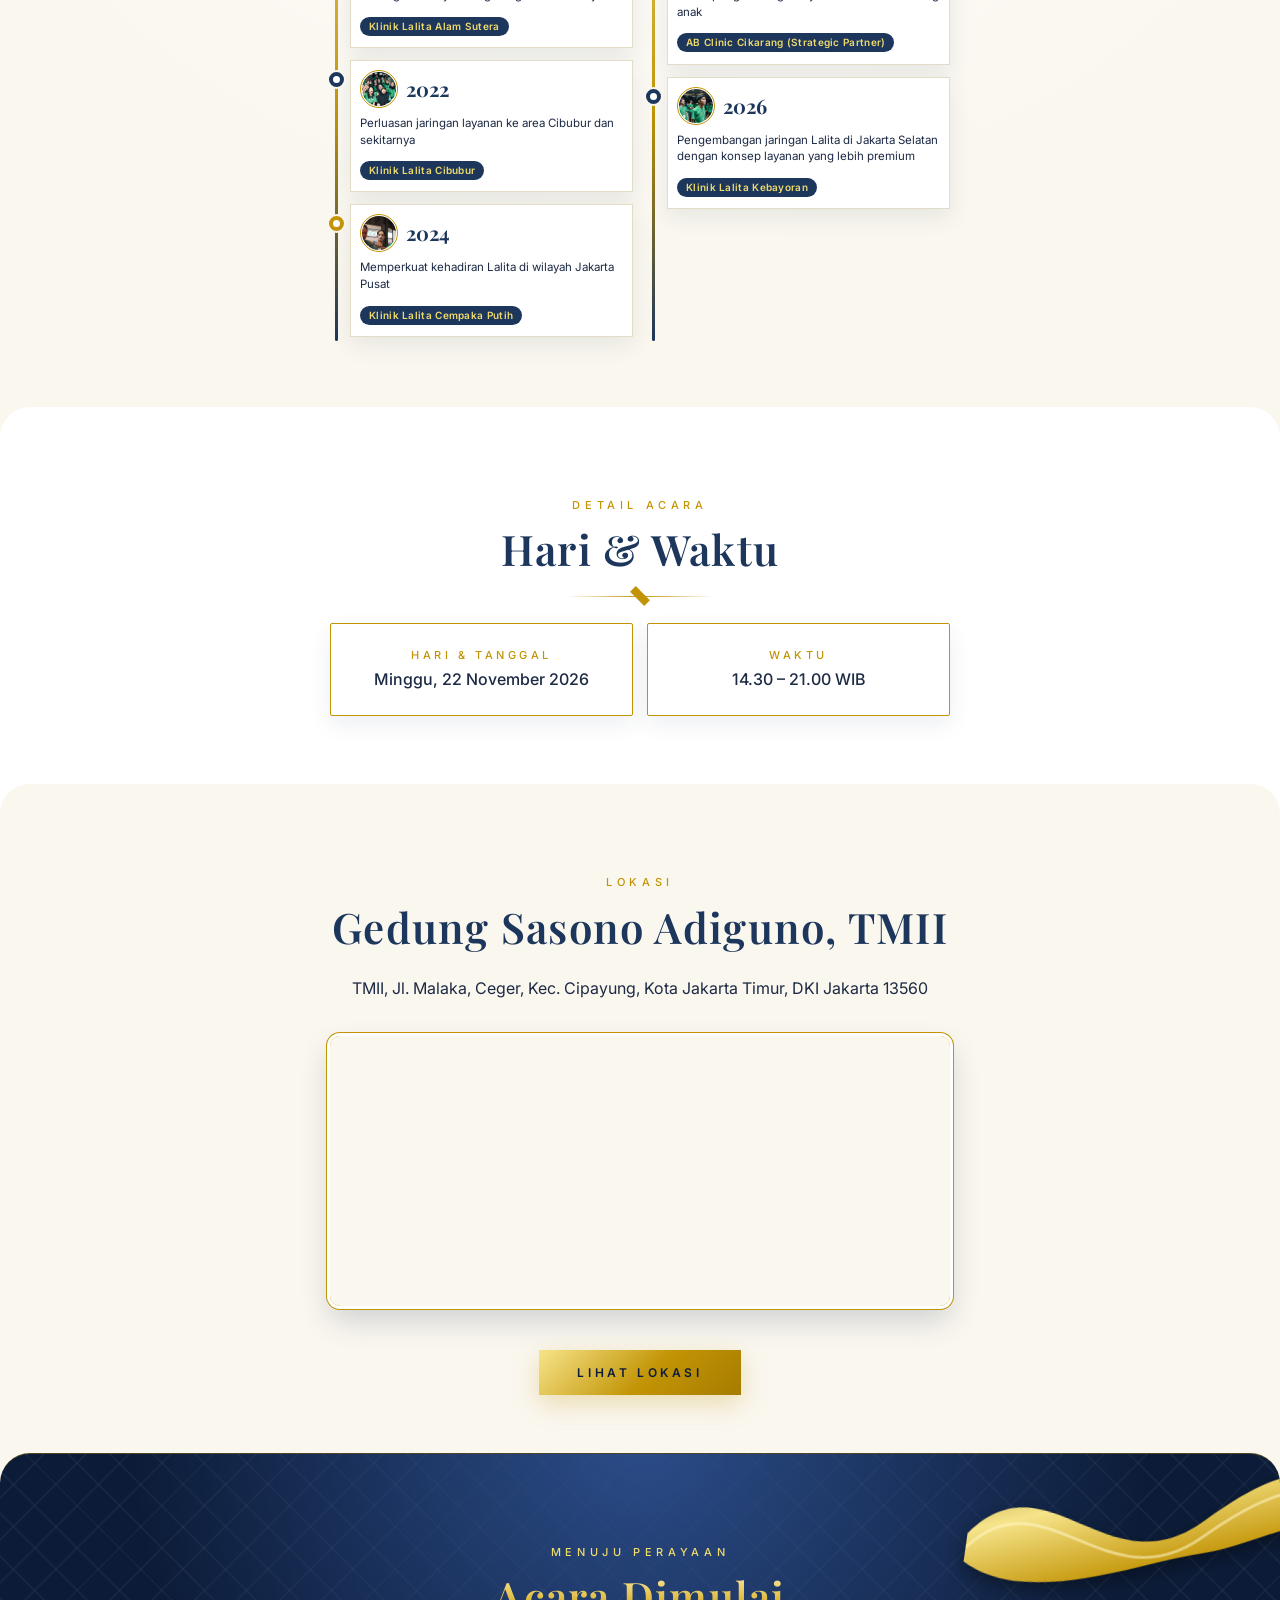
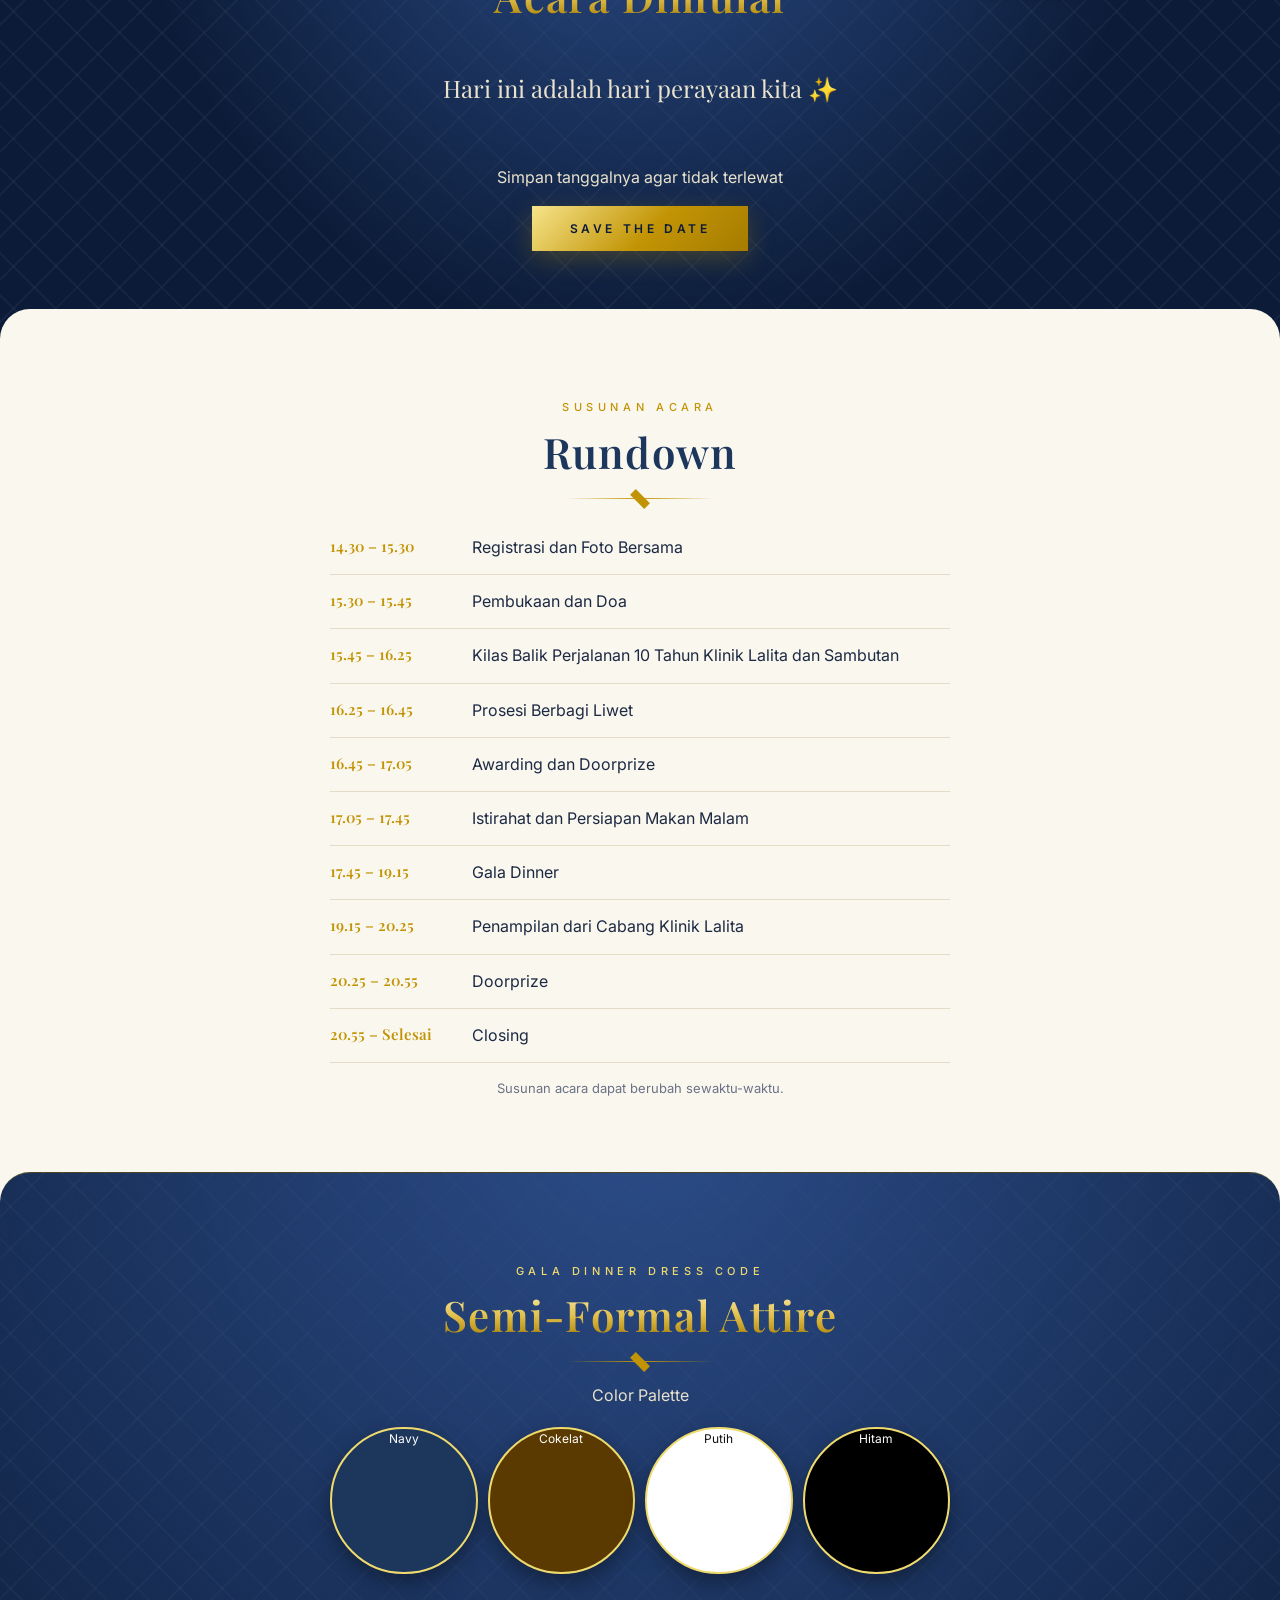
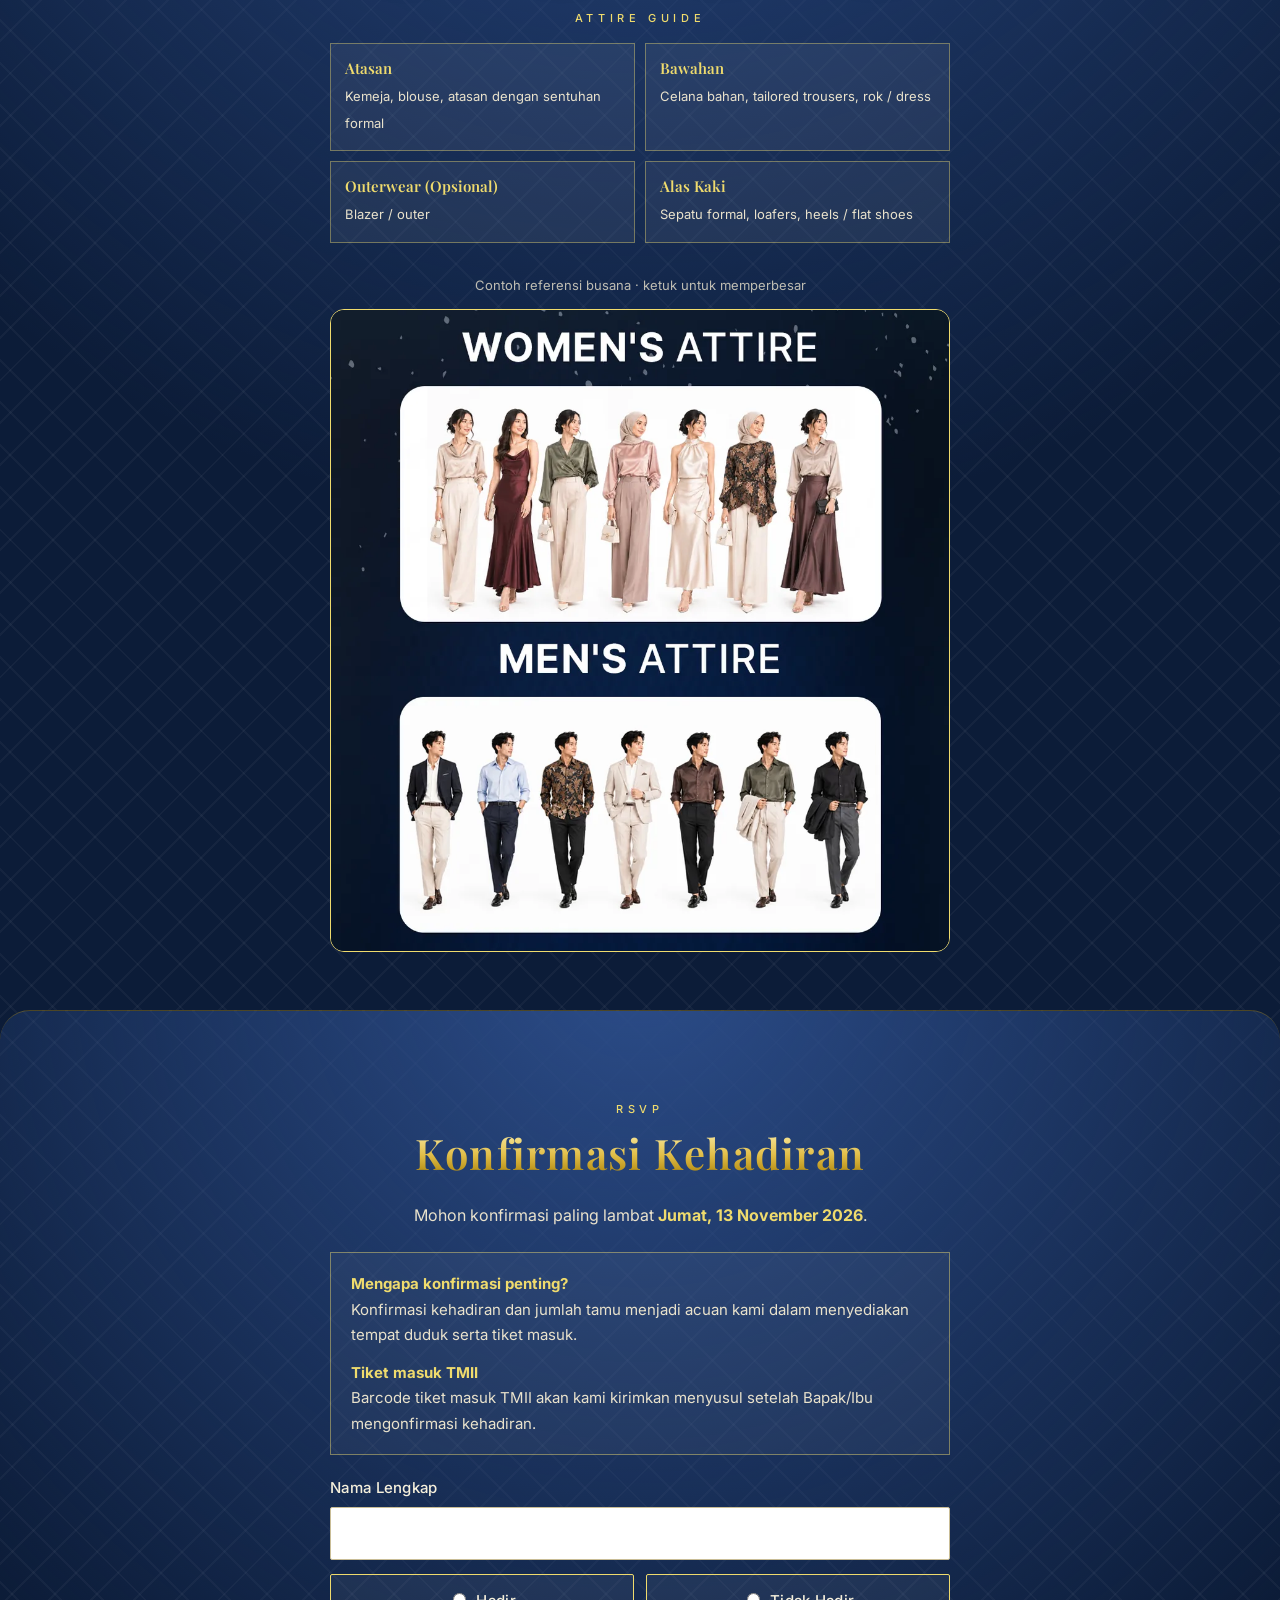
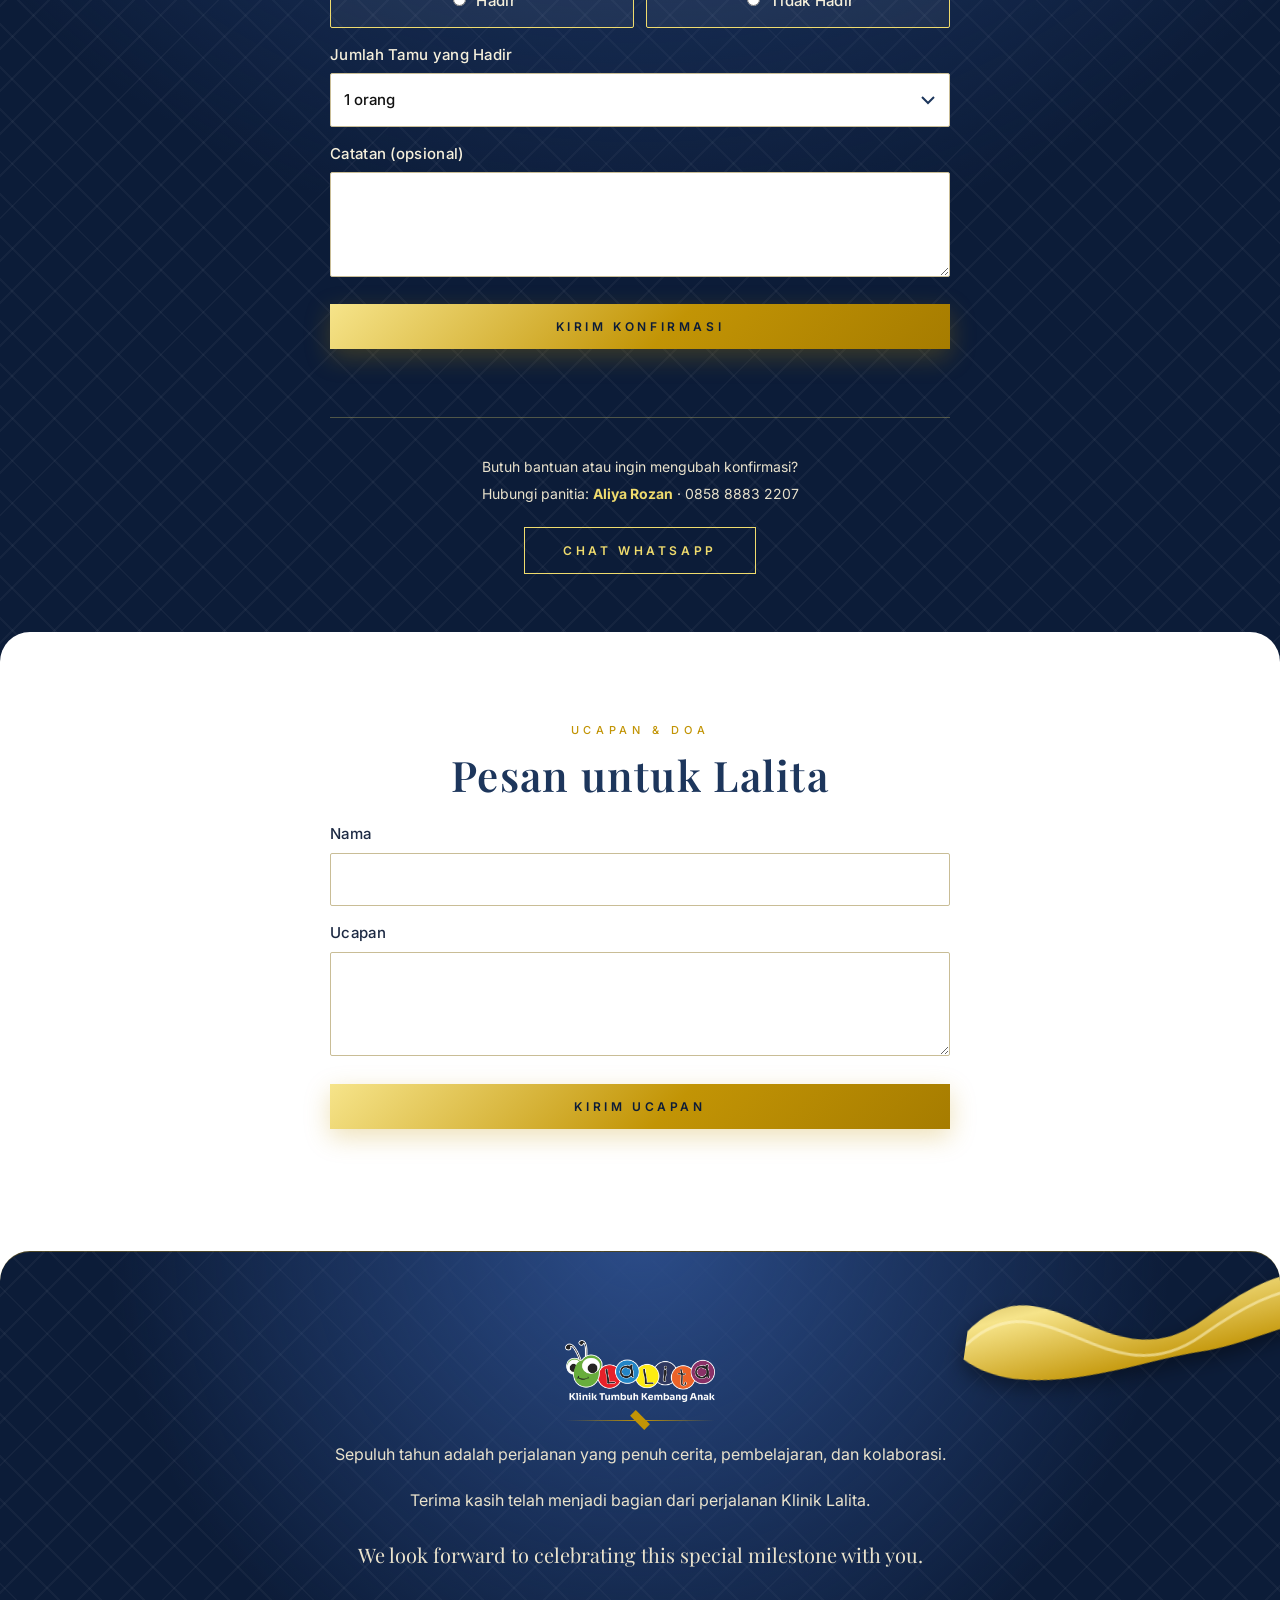
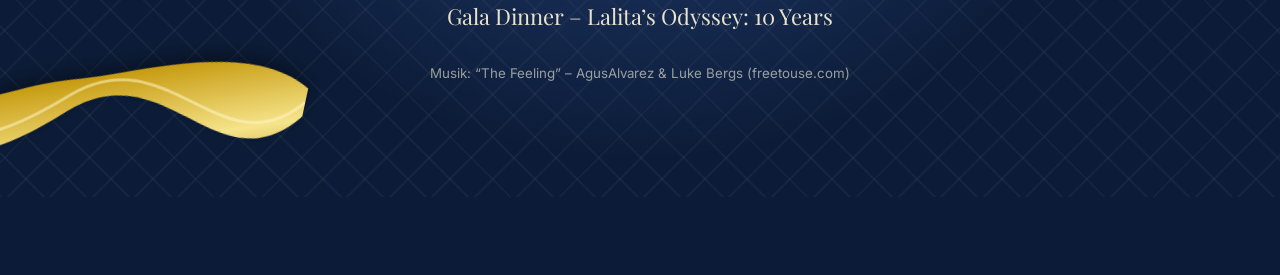
==== commit 7b4d1a4e: "Update Attire Guide in index.html Removed the phrase 'batik /' from the Attire Guide under Atasan." ====
--- a/index.html
+++ b/index.html
@@ -84,7 +84,7 @@
 <section class="dk" id="dress"><div class="w rv">
   <p class="eb gl">Gala Dinner Dress Code</p><h2 class="sf" data-c="dressCode"></h2><div class="rule"></div>
   <p>Color Palette</p><div class="sw" id="sw"></div>
-  <p class="eb gl" style="margin-top:34px">Attire Guide</p><div class="ag"><div><b>Atasan</b><span>Kemeja, blouse, batik / atasan dengan sentuhan formal</span></div><div><b>Bawahan</b><span>Celana bahan, tailored trousers, rok / dress</span></div><div><b>Outerwear (Opsional)</b><span>Blazer / outer</span></div><div><b>Alas Kaki</b><span>Sepatu formal, loafers, heels / flat shoes</span></div></div>
+  <p class="eb gl" style="margin-top:34px">Attire Guide</p><div class="ag"><div><b>Atasan</b><span>Kemeja, blouse, atasan dengan sentuhan formal</span></div><div><b>Bawahan</b><span>Celana bahan, tailored trousers, rok / dress</span></div><div><b>Outerwear (Opsional)</b><span>Blazer / outer</span></div><div><b>Alas Kaki</b><span>Sepatu formal, loafers, heels / flat shoes</span></div></div>
   <p style="margin:30px 0 0;font-size:13px;opacity:.8">Contoh referensi busana · ketuk untuk memperbesar</p>
   <a href="attire.webp" target="_blank" rel="noopener"><img class="att" loading="lazy" src="attire.webp" alt="Contoh busana wanita dan pria"></a>
   <div class="two" style="display:none"><div><ul id="men"></ul></div><div><ul id="women"></ul></div></div>
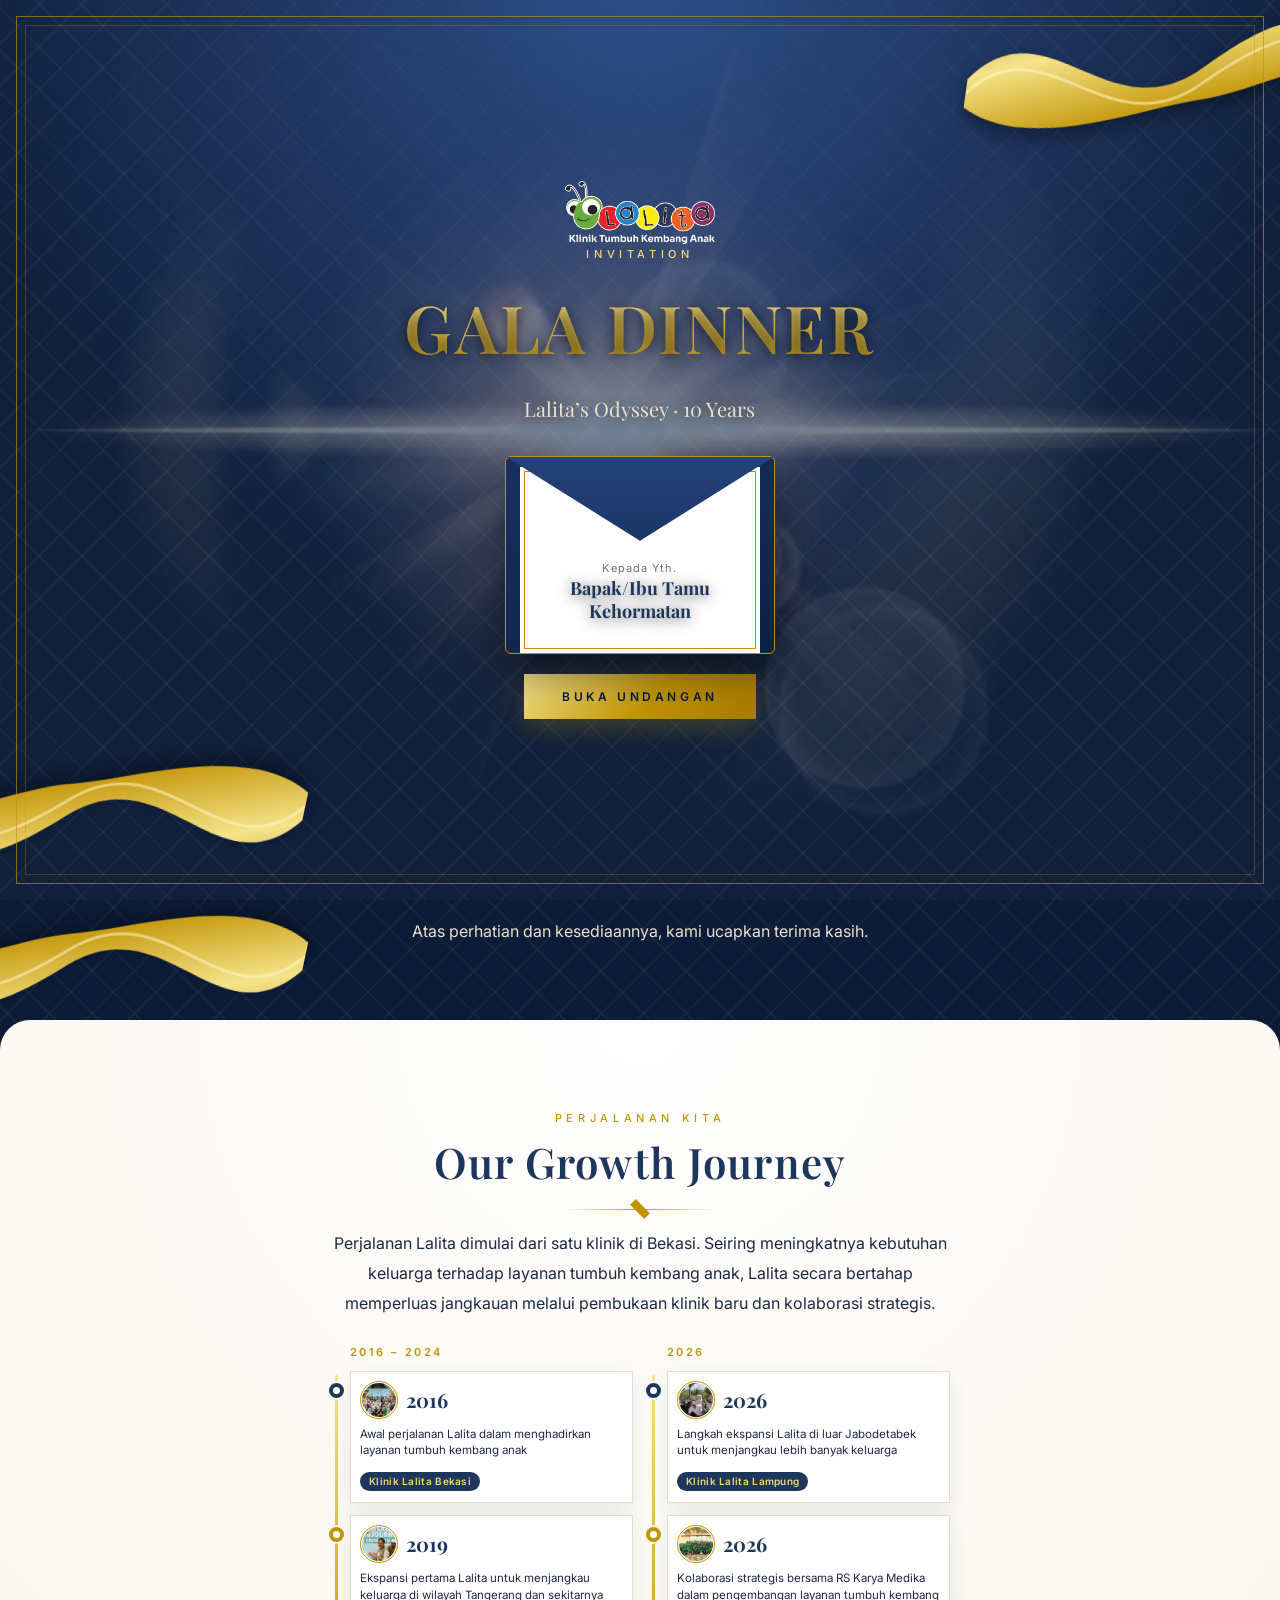
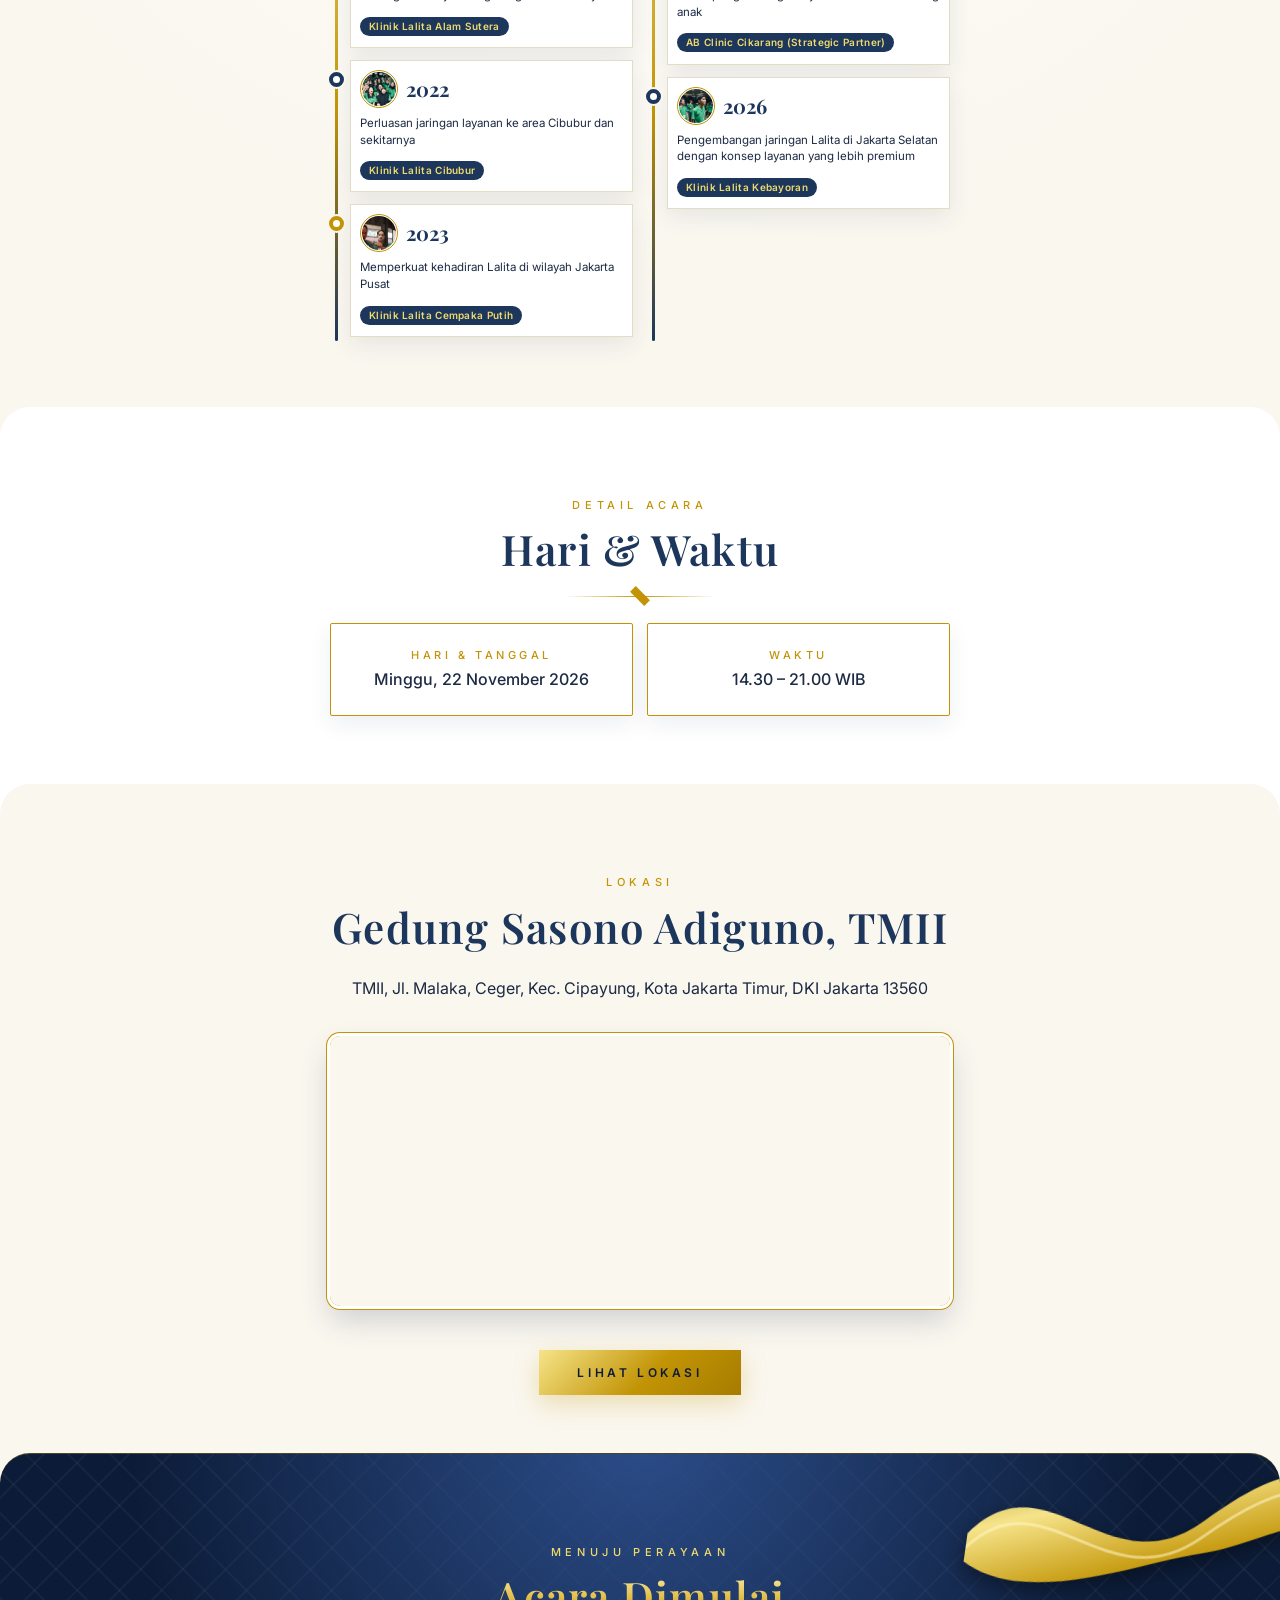
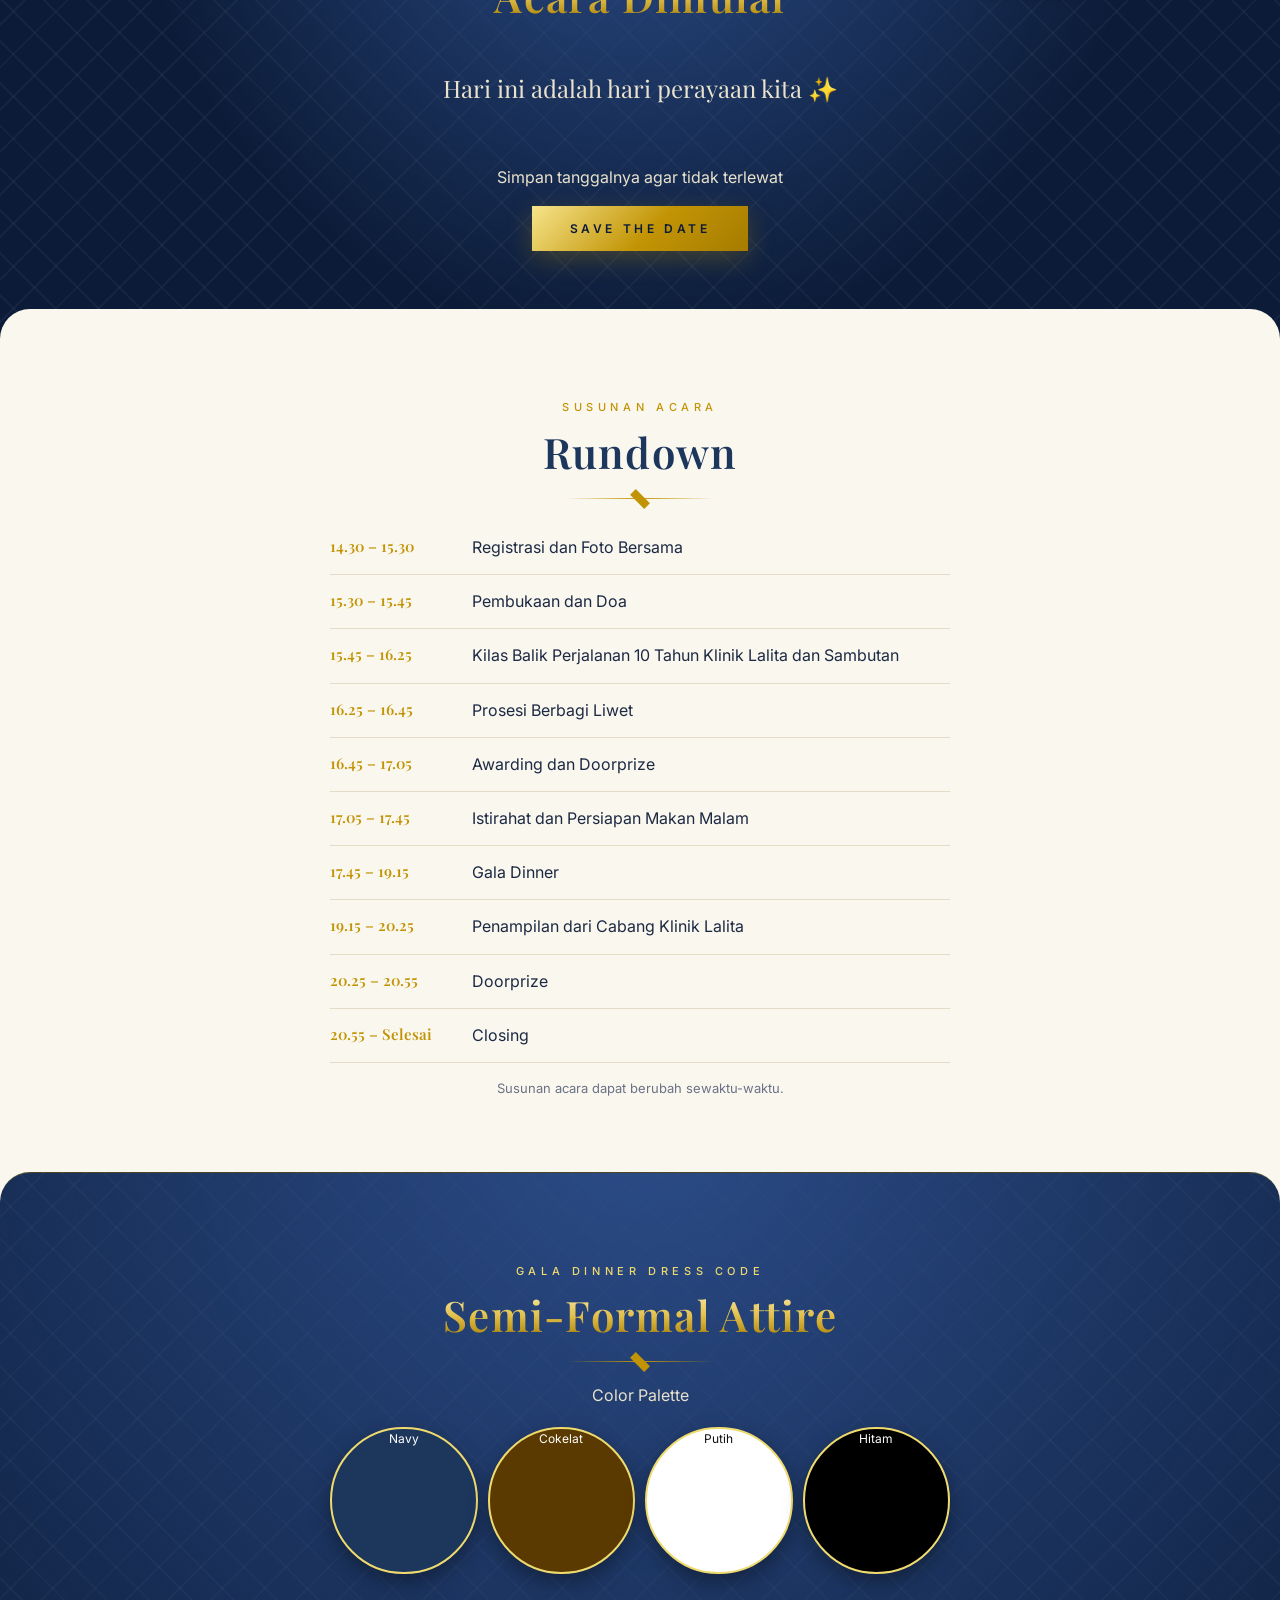
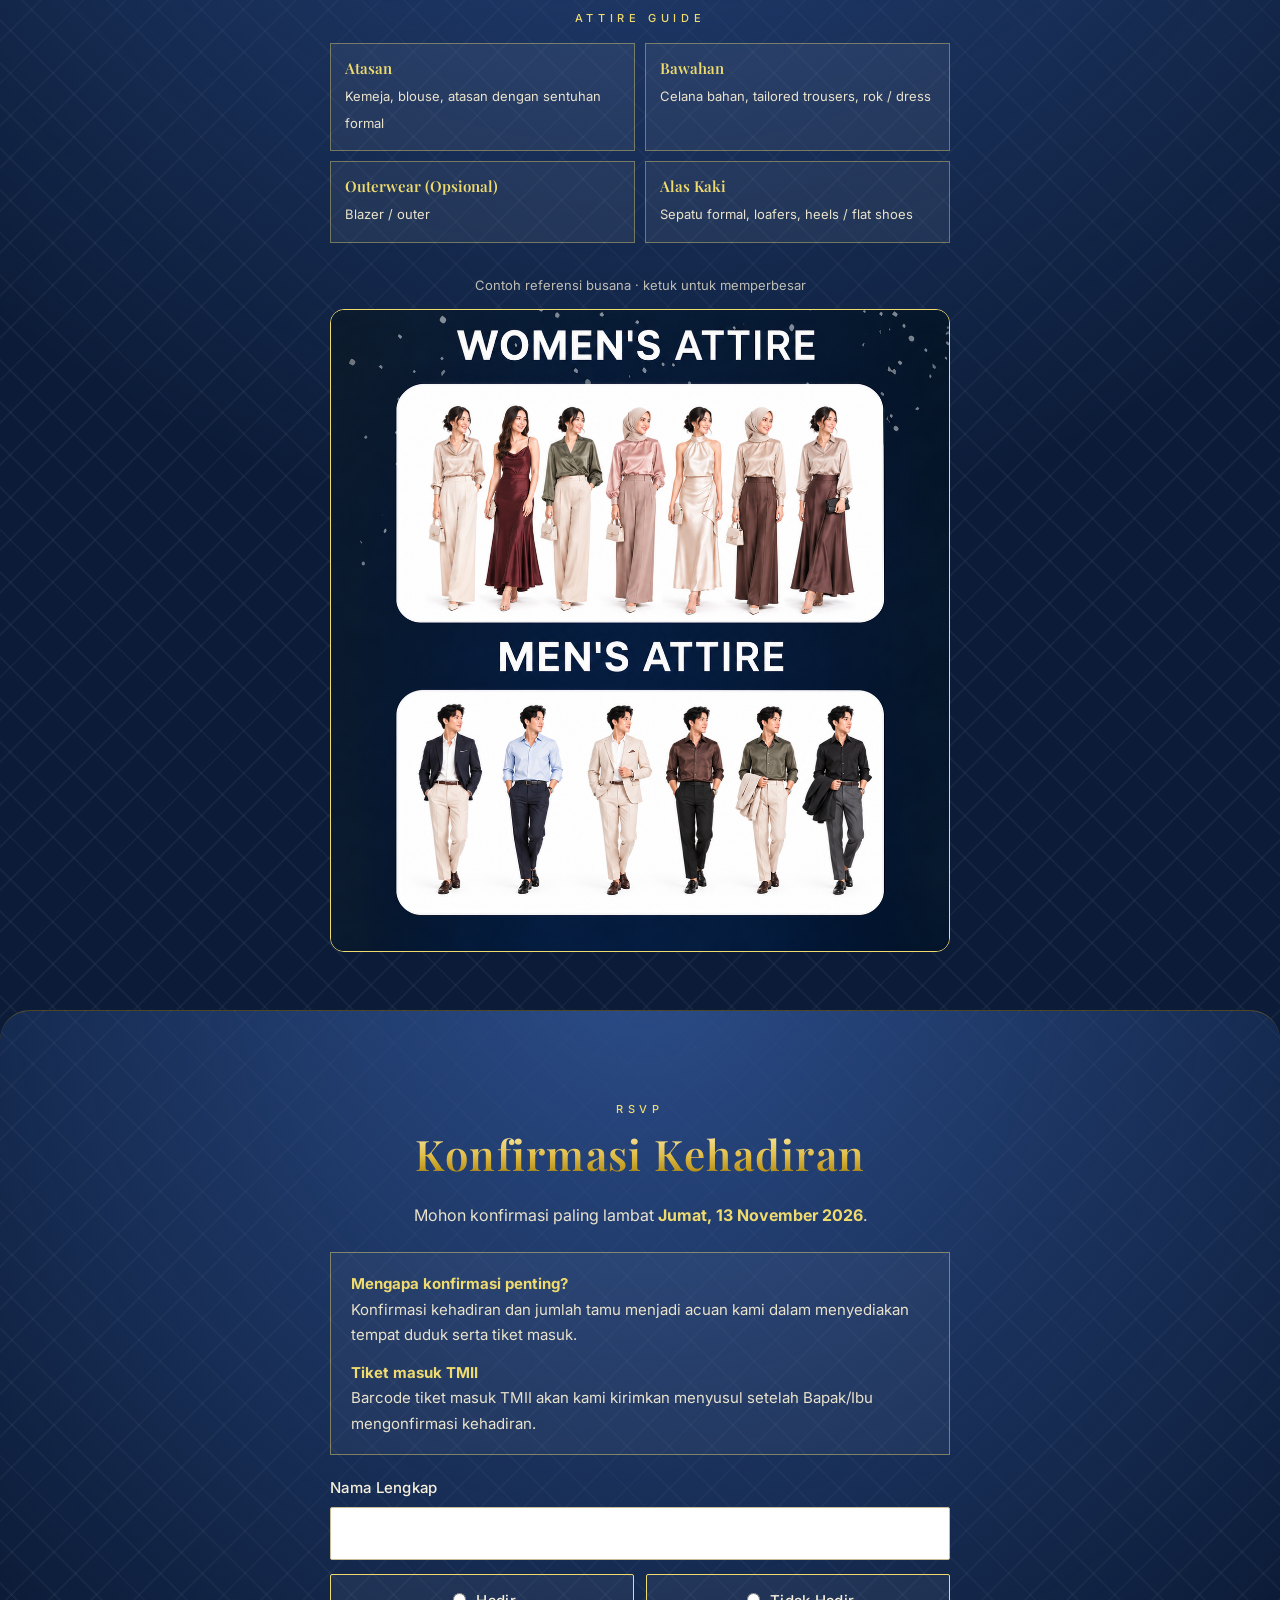
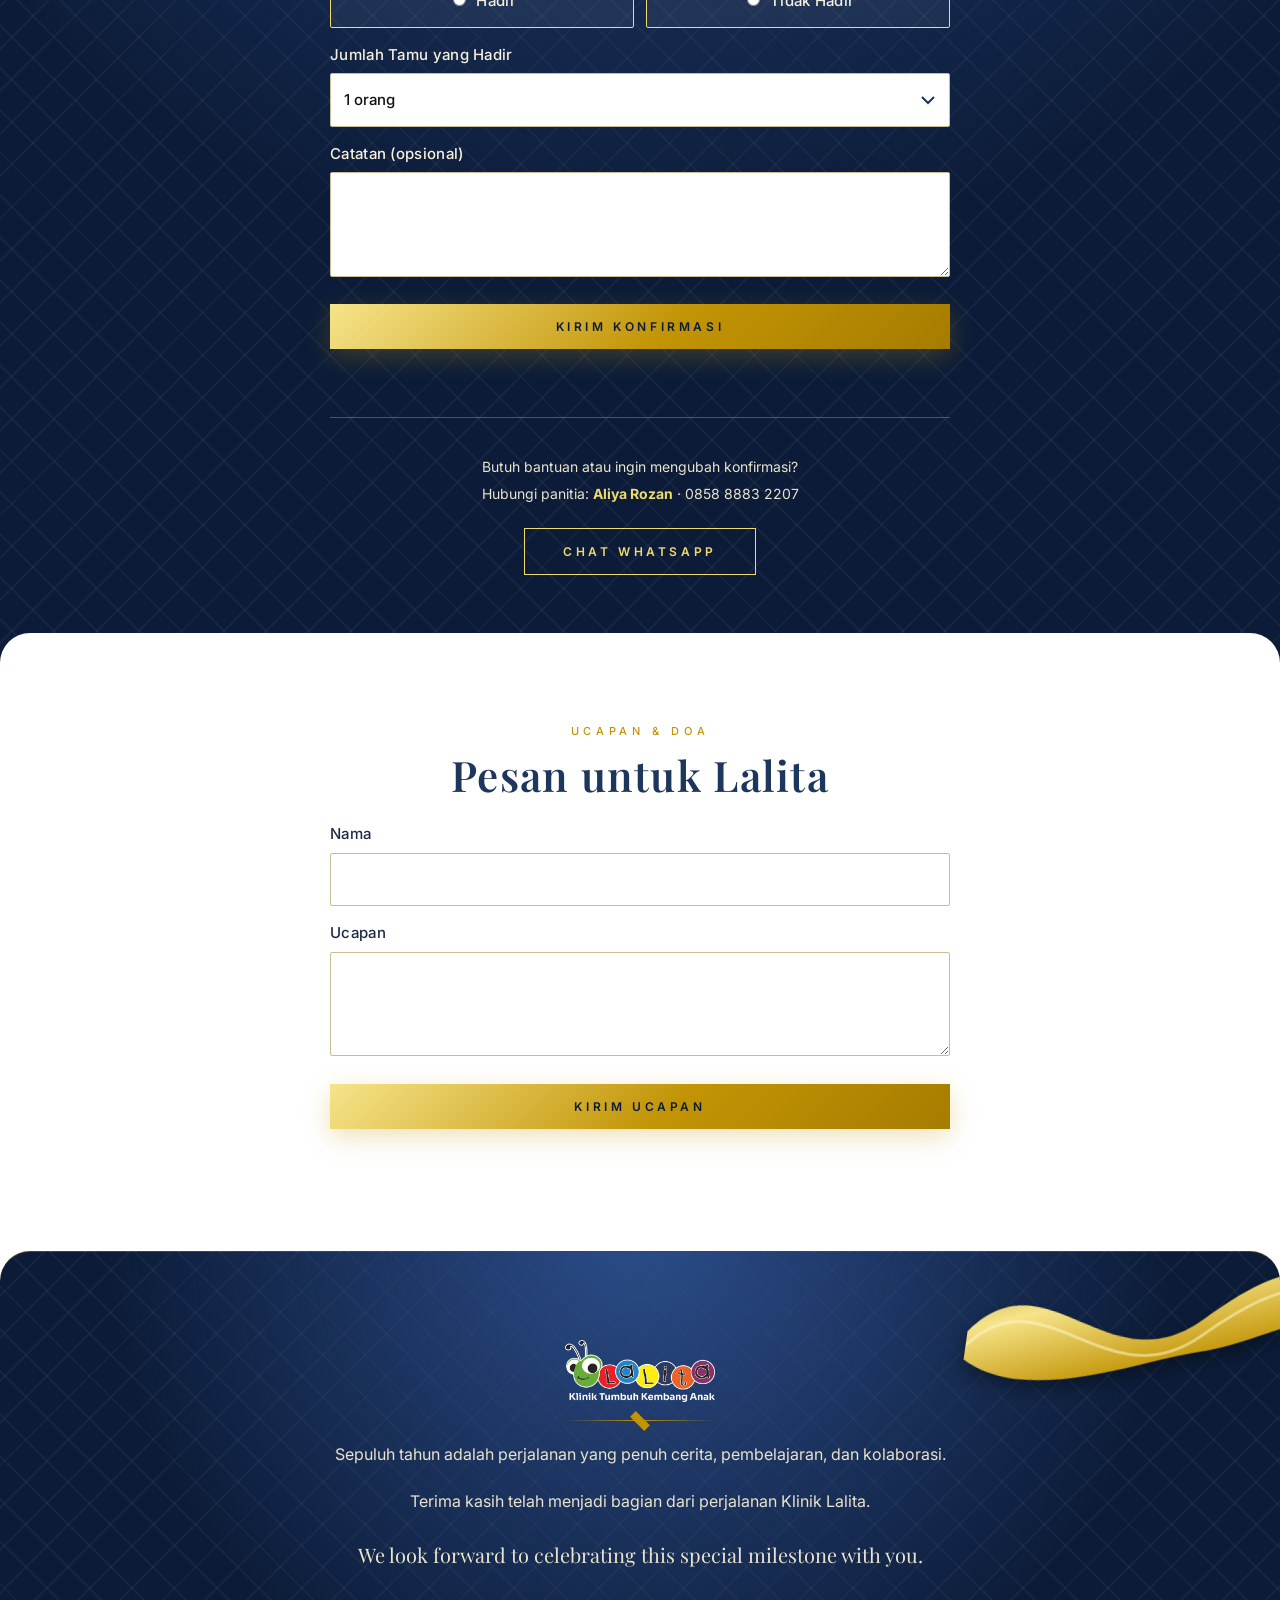
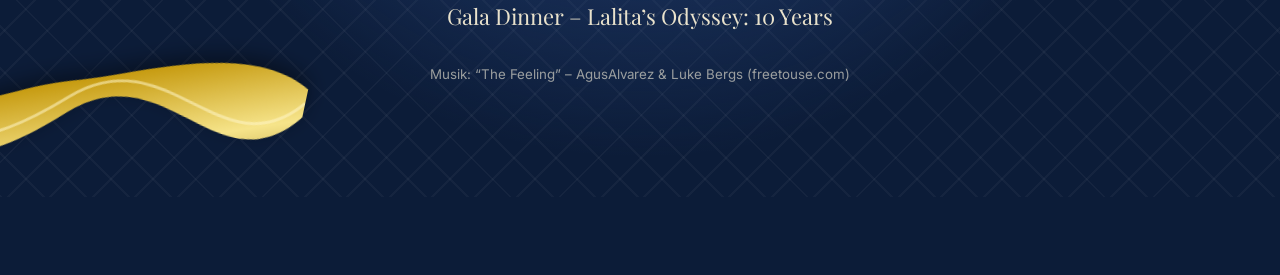
==== commit 2ae04fe7: "Update index.html" ====
--- a/index.html
+++ b/index.html
@@ -42,7 +42,7 @@
 <section id="journey"><div class="w rv">
   <p class="eb">Perjalanan Kita</p><h2 class="sf navy">Our Growth Journey</h2><div class="rule"></div>
   <p>Perjalanan Lalita dimulai dari satu klinik di Bekasi. Seiring meningkatnya kebutuhan keluarga terhadap layanan tumbuh kembang anak, Lalita secara bertahap memperluas jangkauan melalui pembukaan klinik baru dan kolaborasi strategis.</p>
-  <div class="gj"><div class="gcol"><div class="gh">2016 – 2024</div><div class="gi"><div class="gc"><div class="gt"><img loading="lazy" src="jr1.webp" alt=""><span class="gy sf">2016</span></div><p>Awal perjalanan Lalita dalam menghadirkan layanan tumbuh kembang anak</p><em>Klinik Lalita Bekasi</em></div></div><div class="gi"><div class="gc"><div class="gt"><img loading="lazy" src="jr2.webp" alt=""><span class="gy sf">2019</span></div><p>Ekspansi pertama Lalita untuk menjangkau keluarga di wilayah Tangerang dan sekitarnya</p><em>Klinik Lalita Alam Sutera</em></div></div><div class="gi"><div class="gc"><div class="gt"><img loading="lazy" src="jr3.webp" alt=""><span class="gy sf">2022</span></div><p>Perluasan jaringan layanan ke area Cibubur dan sekitarnya</p><em>Klinik Lalita Cibubur</em></div></div><div class="gi"><div class="gc"><div class="gt"><img loading="lazy" src="jr4.webp" alt=""><span class="gy sf">2024</span></div><p>Memperkuat kehadiran Lalita di wilayah Jakarta Pusat</p><em>Klinik Lalita Cempaka Putih</em></div></div></div><div class="gcol"><div class="gh">2026</div><div class="gi"><div class="gc"><div class="gt"><img loading="lazy" src="jr5.webp" alt=""><span class="gy sf">2026</span></div><p>Langkah ekspansi Lalita di luar Jabodetabek untuk menjangkau lebih banyak keluarga</p><em>Klinik Lalita Lampung</em></div></div><div class="gi"><div class="gc"><div class="gt"><img loading="lazy" src="jr6.webp" alt=""><span class="gy sf">2026</span></div><p>Kolaborasi strategis bersama RS Karya Medika dalam pengembangan layanan tumbuh kembang anak</p><em>AB Clinic Cikarang (Strategic Partner)</em></div></div><div class="gi"><div class="gc"><div class="gt"><img loading="lazy" src="jr7.webp" alt=""><span class="gy sf">2026</span></div><p>Pengembangan jaringan Lalita di Jakarta Selatan dengan konsep layanan yang lebih premium</p><em>Klinik Lalita Kebayoran</em></div></div></div></div><div id="gal" style="display:none"></div>
+  <div class="gj"><div class="gcol"><div class="gh">2016 – 2024</div><div class="gi"><div class="gc"><div class="gt"><img loading="lazy" src="jr1.webp" alt=""><span class="gy sf">2016</span></div><p>Awal perjalanan Lalita dalam menghadirkan layanan tumbuh kembang anak</p><em>Klinik Lalita Bekasi</em></div></div><div class="gi"><div class="gc"><div class="gt"><img loading="lazy" src="jr2.webp" alt=""><span class="gy sf">2019</span></div><p>Ekspansi pertama Lalita untuk menjangkau keluarga di wilayah Tangerang dan sekitarnya</p><em>Klinik Lalita Alam Sutera</em></div></div><div class="gi"><div class="gc"><div class="gt"><img loading="lazy" src="jr3.webp" alt=""><span class="gy sf">2022</span></div><p>Perluasan jaringan layanan ke area Cibubur dan sekitarnya</p><em>Klinik Lalita Cibubur</em></div></div><div class="gi"><div class="gc"><div class="gt"><img loading="lazy" src="jr4.webp" alt=""><span class="gy sf">2023</span></div><p>Memperkuat kehadiran Lalita di wilayah Jakarta Pusat</p><em>Klinik Lalita Cempaka Putih</em></div></div></div><div class="gcol"><div class="gh">2026</div><div class="gi"><div class="gc"><div class="gt"><img loading="lazy" src="jr5.webp" alt=""><span class="gy sf">2026</span></div><p>Langkah ekspansi Lalita di luar Jabodetabek untuk menjangkau lebih banyak keluarga</p><em>Klinik Lalita Lampung</em></div></div><div class="gi"><div class="gc"><div class="gt"><img loading="lazy" src="jr6.webp" alt=""><span class="gy sf">2026</span></div><p>Kolaborasi strategis bersama RS Karya Medika dalam pengembangan layanan tumbuh kembang anak</p><em>AB Clinic Cikarang (Strategic Partner)</em></div></div><div class="gi"><div class="gc"><div class="gt"><img loading="lazy" src="jr7.webp" alt=""><span class="gy sf">2026</span></div><p>Pengembangan jaringan Lalita di Jakarta Selatan dengan konsep layanan yang lebih premium</p><em>Klinik Lalita Kebayoran</em></div></div></div></div><div id="gal" style="display:none"></div>
 </div></section>
 
 <section id="detail" style="background:#fff"><div class="w rv">
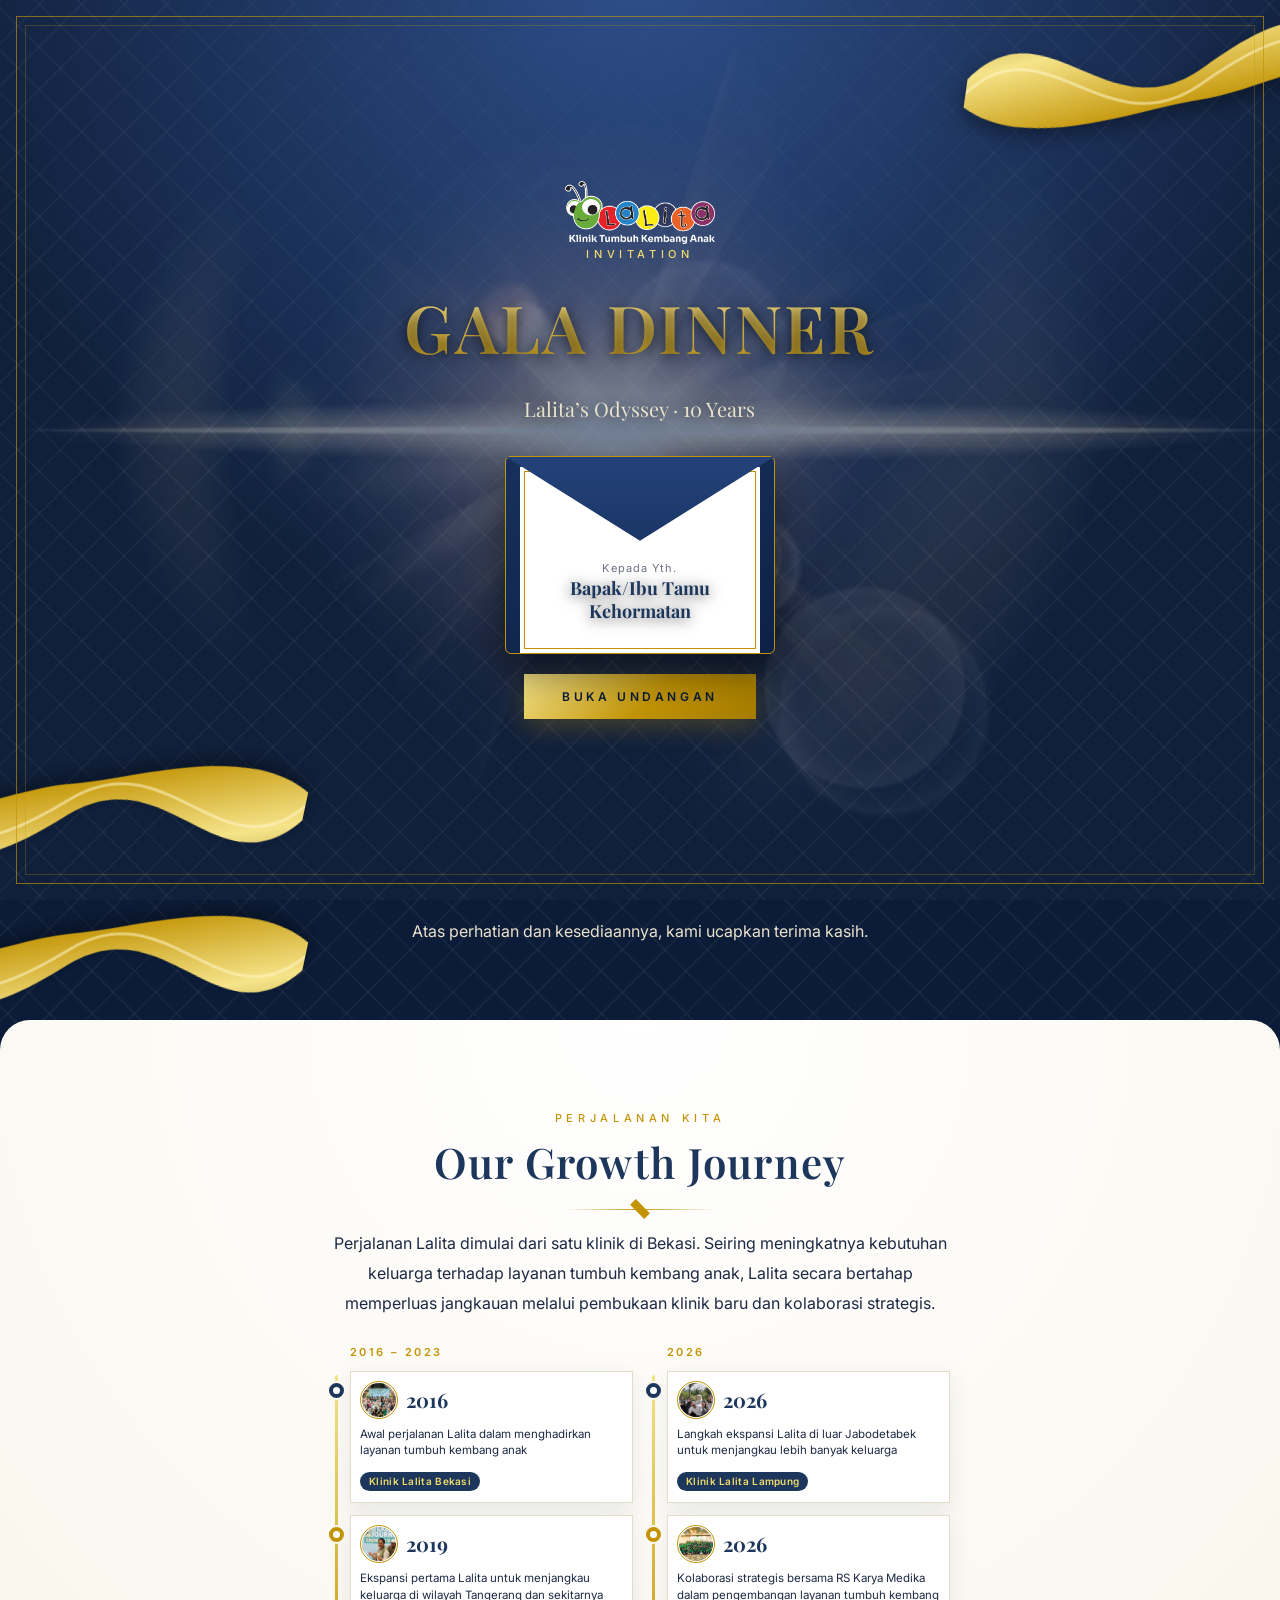
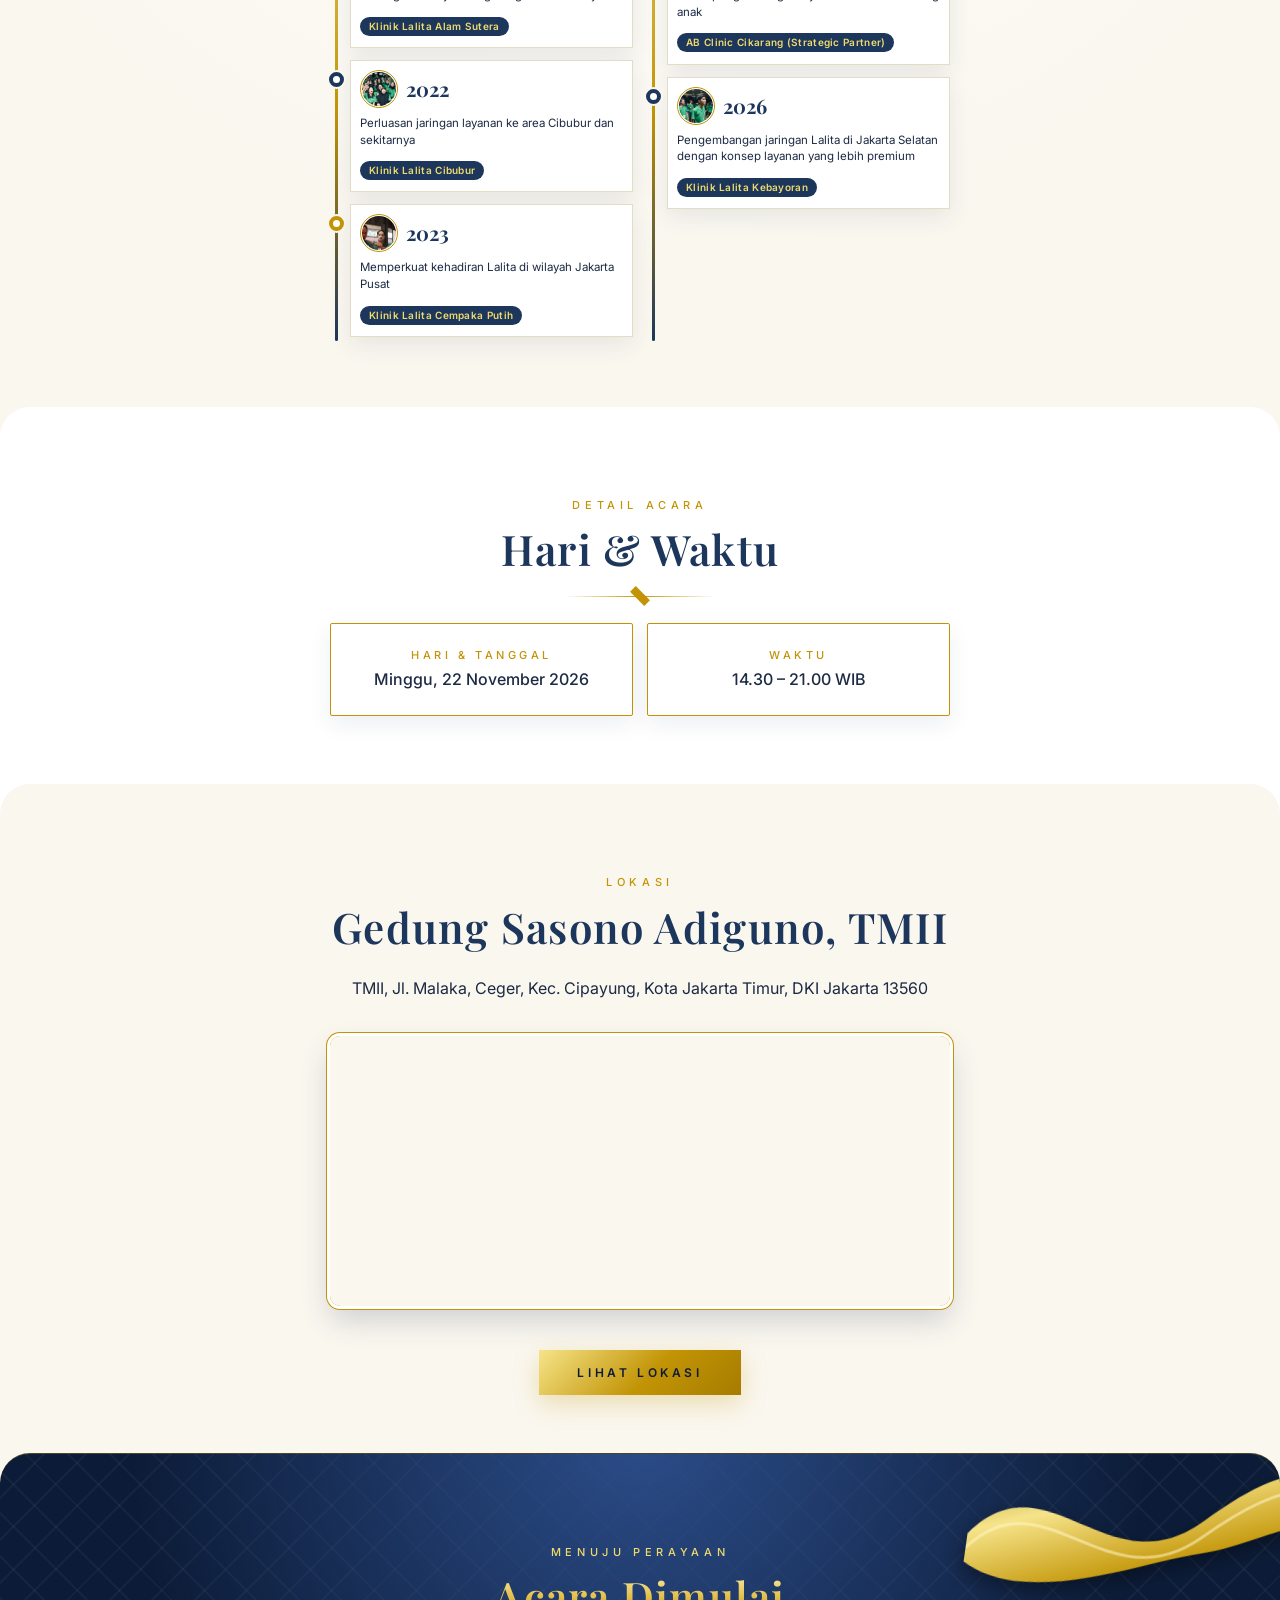
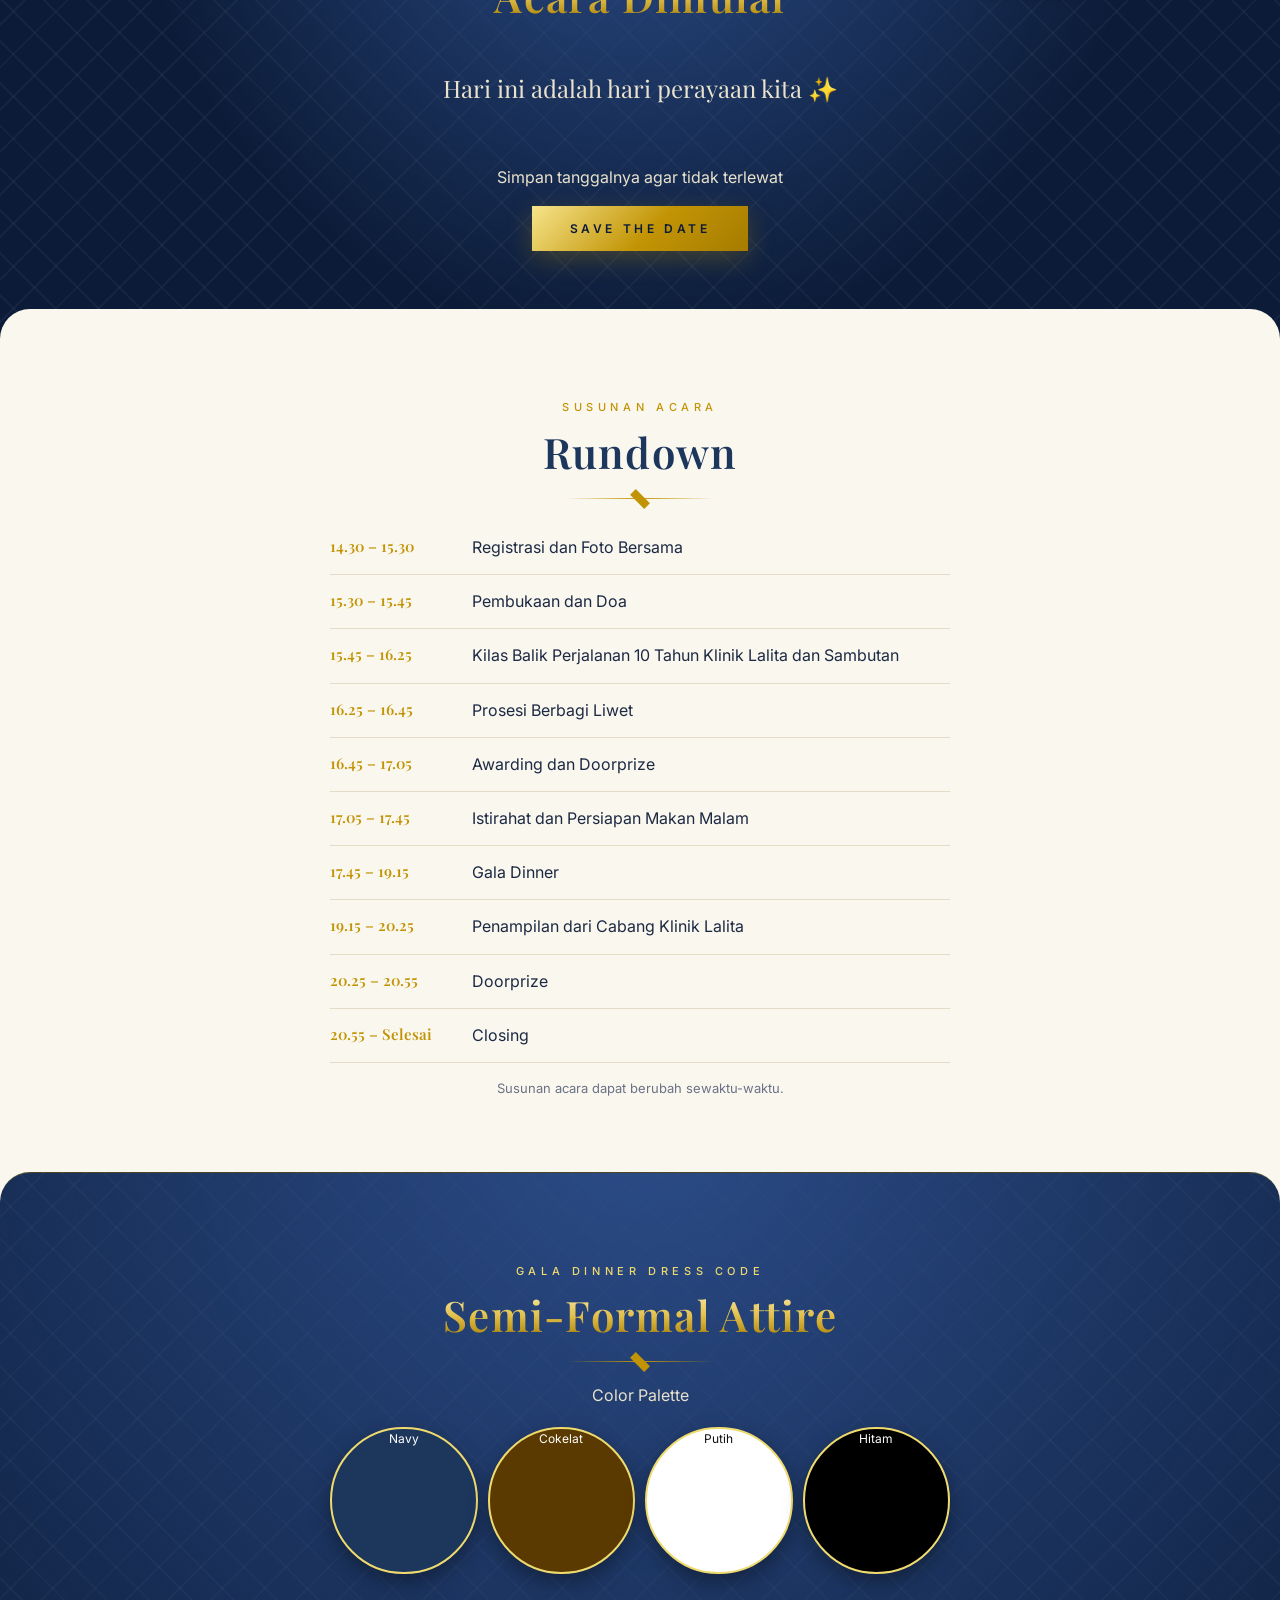
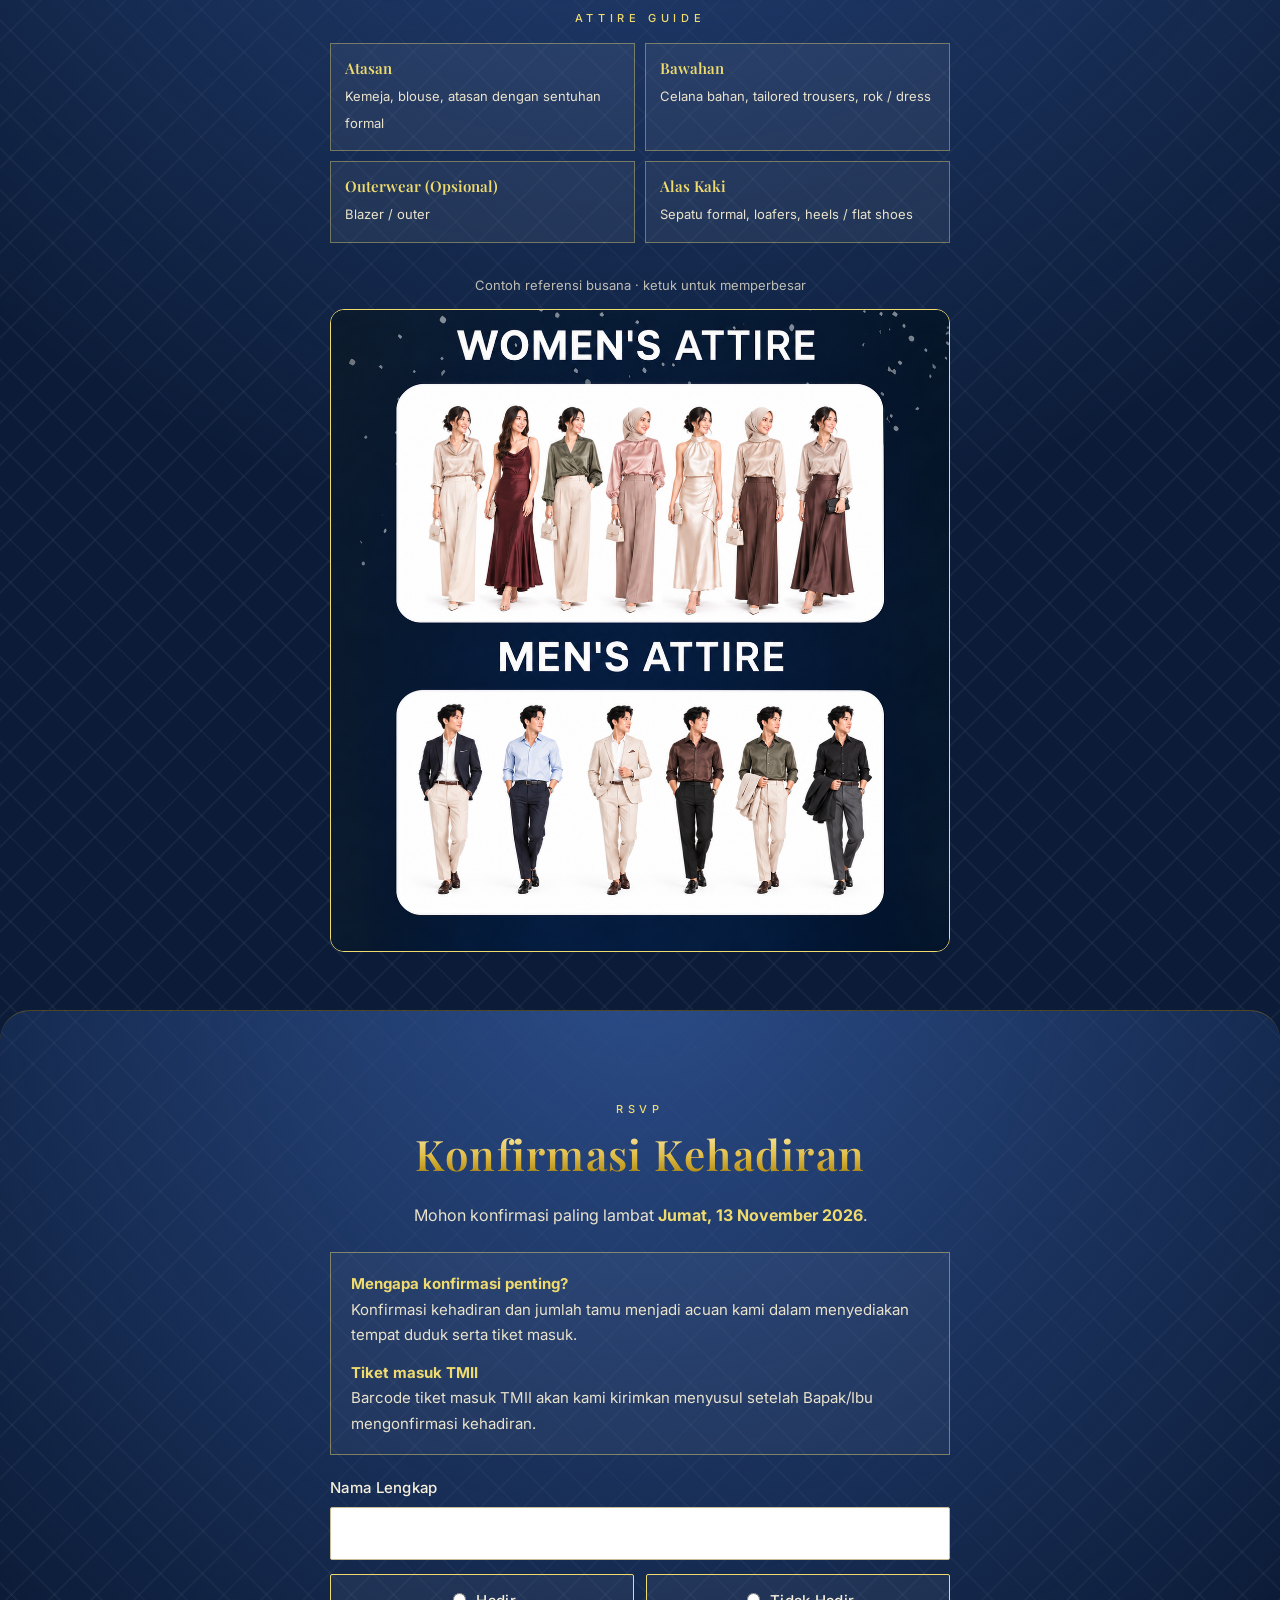
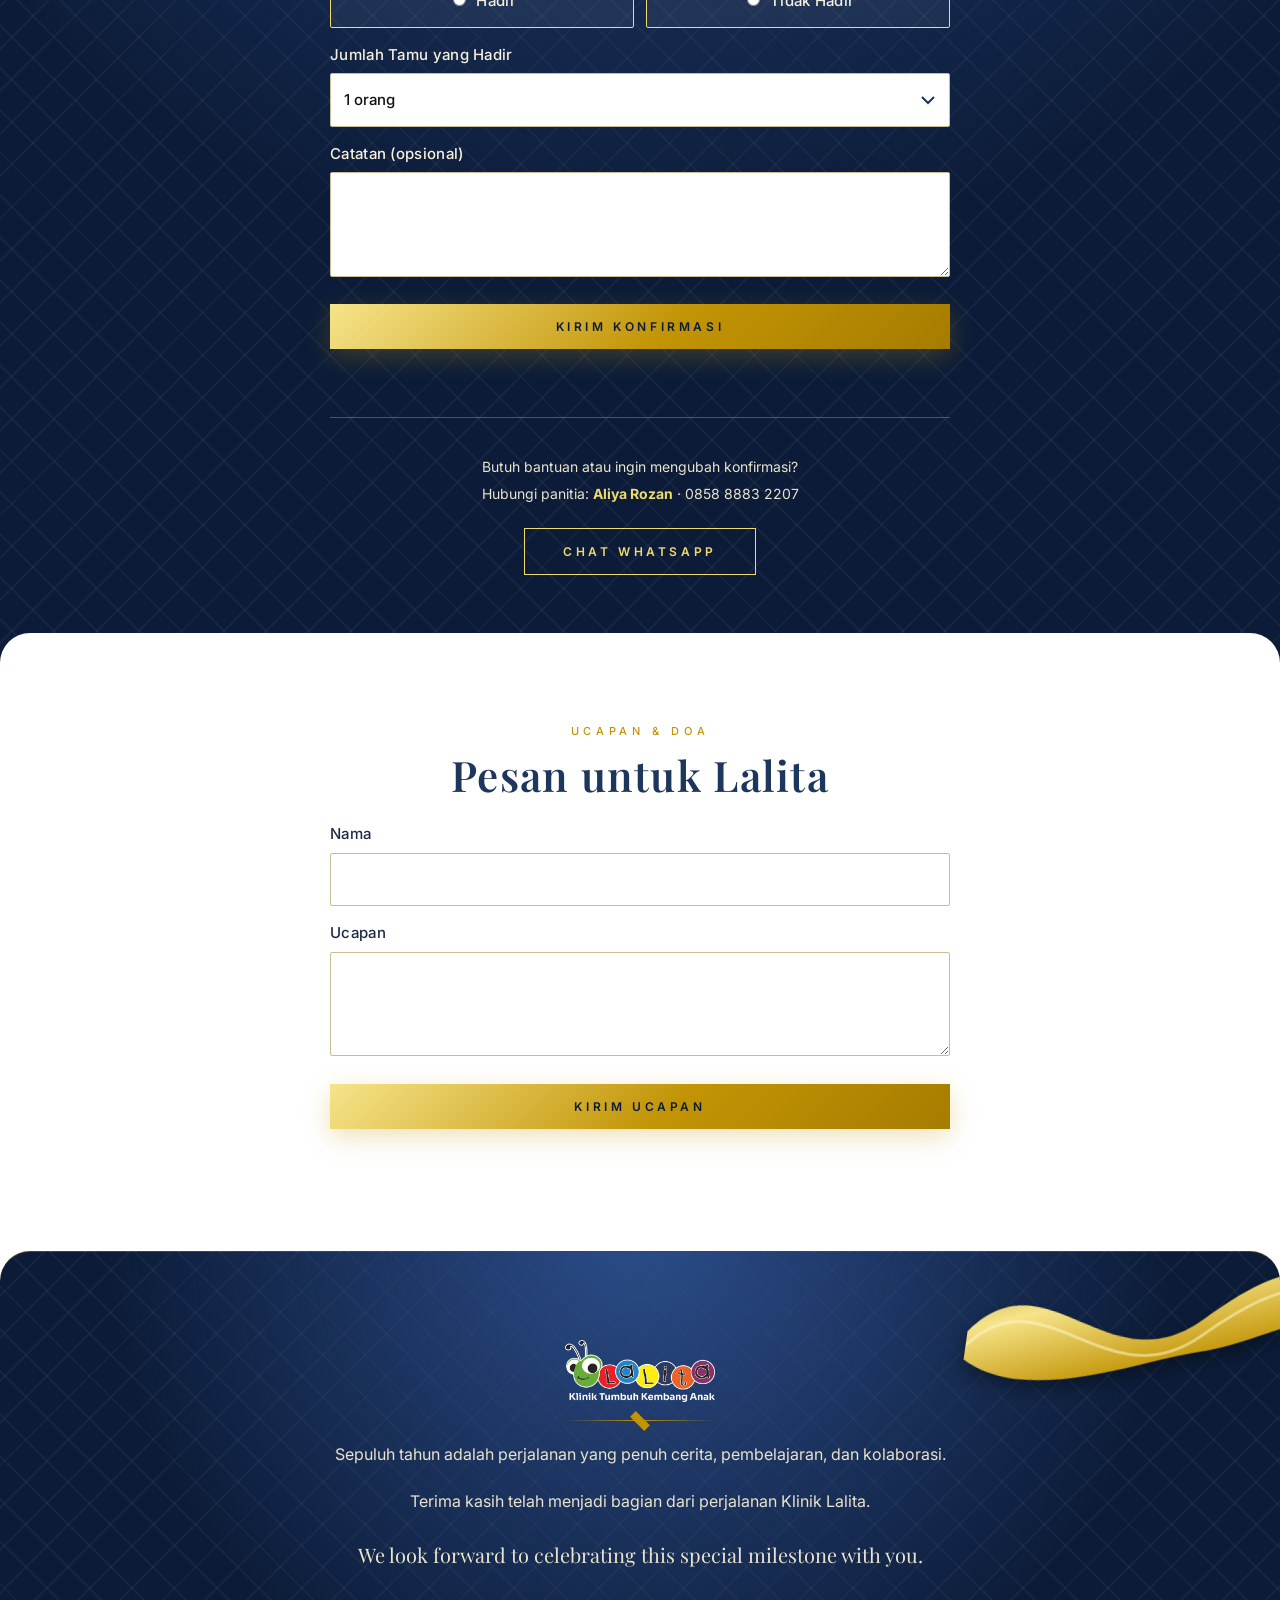
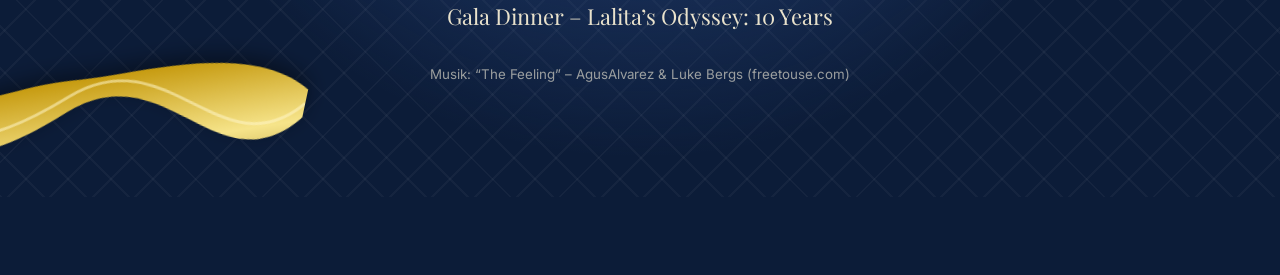
==== commit d745f6ee: "Update index.html" ====
--- a/index.html
+++ b/index.html
@@ -42,7 +42,7 @@
 <section id="journey"><div class="w rv">
   <p class="eb">Perjalanan Kita</p><h2 class="sf navy">Our Growth Journey</h2><div class="rule"></div>
   <p>Perjalanan Lalita dimulai dari satu klinik di Bekasi. Seiring meningkatnya kebutuhan keluarga terhadap layanan tumbuh kembang anak, Lalita secara bertahap memperluas jangkauan melalui pembukaan klinik baru dan kolaborasi strategis.</p>
-  <div class="gj"><div class="gcol"><div class="gh">2016 – 2024</div><div class="gi"><div class="gc"><div class="gt"><img loading="lazy" src="jr1.webp" alt=""><span class="gy sf">2016</span></div><p>Awal perjalanan Lalita dalam menghadirkan layanan tumbuh kembang anak</p><em>Klinik Lalita Bekasi</em></div></div><div class="gi"><div class="gc"><div class="gt"><img loading="lazy" src="jr2.webp" alt=""><span class="gy sf">2019</span></div><p>Ekspansi pertama Lalita untuk menjangkau keluarga di wilayah Tangerang dan sekitarnya</p><em>Klinik Lalita Alam Sutera</em></div></div><div class="gi"><div class="gc"><div class="gt"><img loading="lazy" src="jr3.webp" alt=""><span class="gy sf">2022</span></div><p>Perluasan jaringan layanan ke area Cibubur dan sekitarnya</p><em>Klinik Lalita Cibubur</em></div></div><div class="gi"><div class="gc"><div class="gt"><img loading="lazy" src="jr4.webp" alt=""><span class="gy sf">2023</span></div><p>Memperkuat kehadiran Lalita di wilayah Jakarta Pusat</p><em>Klinik Lalita Cempaka Putih</em></div></div></div><div class="gcol"><div class="gh">2026</div><div class="gi"><div class="gc"><div class="gt"><img loading="lazy" src="jr5.webp" alt=""><span class="gy sf">2026</span></div><p>Langkah ekspansi Lalita di luar Jabodetabek untuk menjangkau lebih banyak keluarga</p><em>Klinik Lalita Lampung</em></div></div><div class="gi"><div class="gc"><div class="gt"><img loading="lazy" src="jr6.webp" alt=""><span class="gy sf">2026</span></div><p>Kolaborasi strategis bersama RS Karya Medika dalam pengembangan layanan tumbuh kembang anak</p><em>AB Clinic Cikarang (Strategic Partner)</em></div></div><div class="gi"><div class="gc"><div class="gt"><img loading="lazy" src="jr7.webp" alt=""><span class="gy sf">2026</span></div><p>Pengembangan jaringan Lalita di Jakarta Selatan dengan konsep layanan yang lebih premium</p><em>Klinik Lalita Kebayoran</em></div></div></div></div><div id="gal" style="display:none"></div>
+  <div class="gj"><div class="gcol"><div class="gh">2016 – 2023</div><div class="gi"><div class="gc"><div class="gt"><img loading="lazy" src="jr1.webp" alt=""><span class="gy sf">2016</span></div><p>Awal perjalanan Lalita dalam menghadirkan layanan tumbuh kembang anak</p><em>Klinik Lalita Bekasi</em></div></div><div class="gi"><div class="gc"><div class="gt"><img loading="lazy" src="jr2.webp" alt=""><span class="gy sf">2019</span></div><p>Ekspansi pertama Lalita untuk menjangkau keluarga di wilayah Tangerang dan sekitarnya</p><em>Klinik Lalita Alam Sutera</em></div></div><div class="gi"><div class="gc"><div class="gt"><img loading="lazy" src="jr3.webp" alt=""><span class="gy sf">2022</span></div><p>Perluasan jaringan layanan ke area Cibubur dan sekitarnya</p><em>Klinik Lalita Cibubur</em></div></div><div class="gi"><div class="gc"><div class="gt"><img loading="lazy" src="jr4.webp" alt=""><span class="gy sf">2023</span></div><p>Memperkuat kehadiran Lalita di wilayah Jakarta Pusat</p><em>Klinik Lalita Cempaka Putih</em></div></div></div><div class="gcol"><div class="gh">2026</div><div class="gi"><div class="gc"><div class="gt"><img loading="lazy" src="jr5.webp" alt=""><span class="gy sf">2026</span></div><p>Langkah ekspansi Lalita di luar Jabodetabek untuk menjangkau lebih banyak keluarga</p><em>Klinik Lalita Lampung</em></div></div><div class="gi"><div class="gc"><div class="gt"><img loading="lazy" src="jr6.webp" alt=""><span class="gy sf">2026</span></div><p>Kolaborasi strategis bersama RS Karya Medika dalam pengembangan layanan tumbuh kembang anak</p><em>AB Clinic Cikarang (Strategic Partner)</em></div></div><div class="gi"><div class="gc"><div class="gt"><img loading="lazy" src="jr7.webp" alt=""><span class="gy sf">2026</span></div><p>Pengembangan jaringan Lalita di Jakarta Selatan dengan konsep layanan yang lebih premium</p><em>Klinik Lalita Kebayoran</em></div></div></div></div><div id="gal" style="display:none"></div>
 </div></section>
 
 <section id="detail" style="background:#fff"><div class="w rv">
